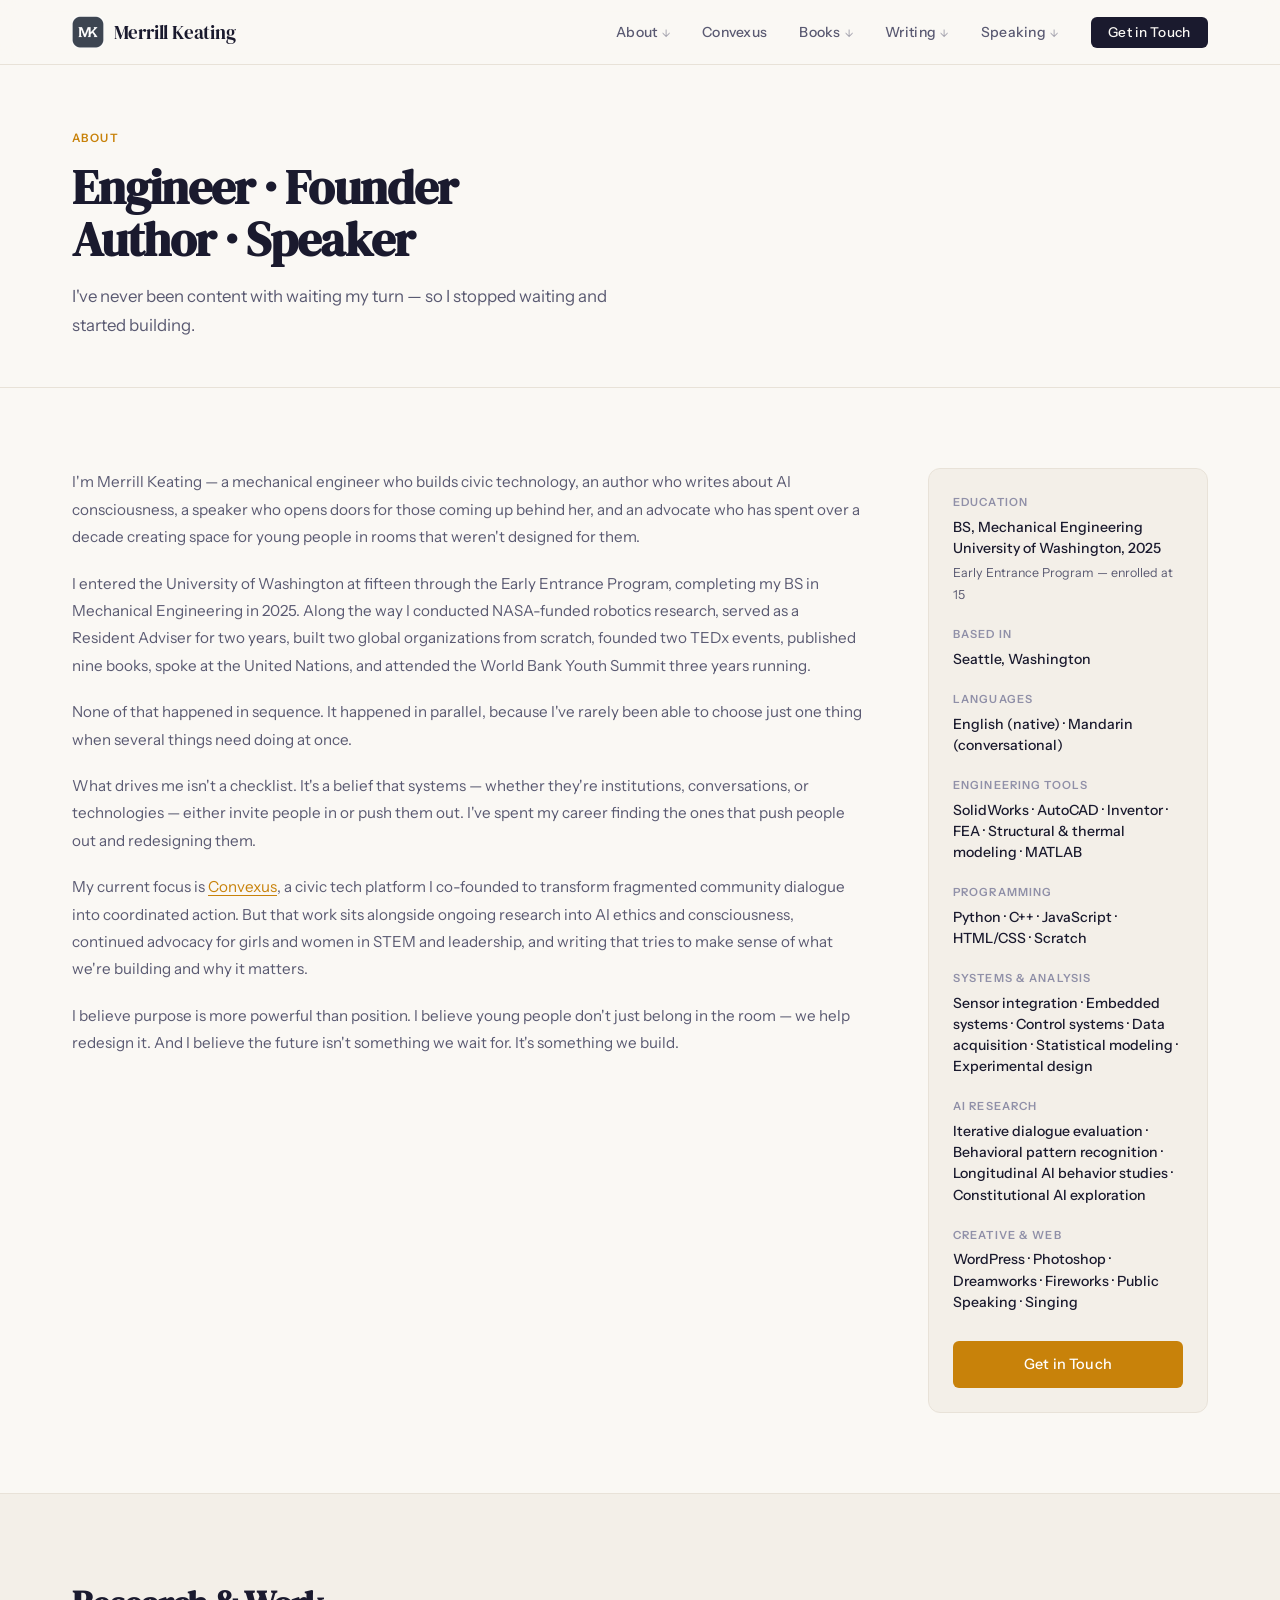
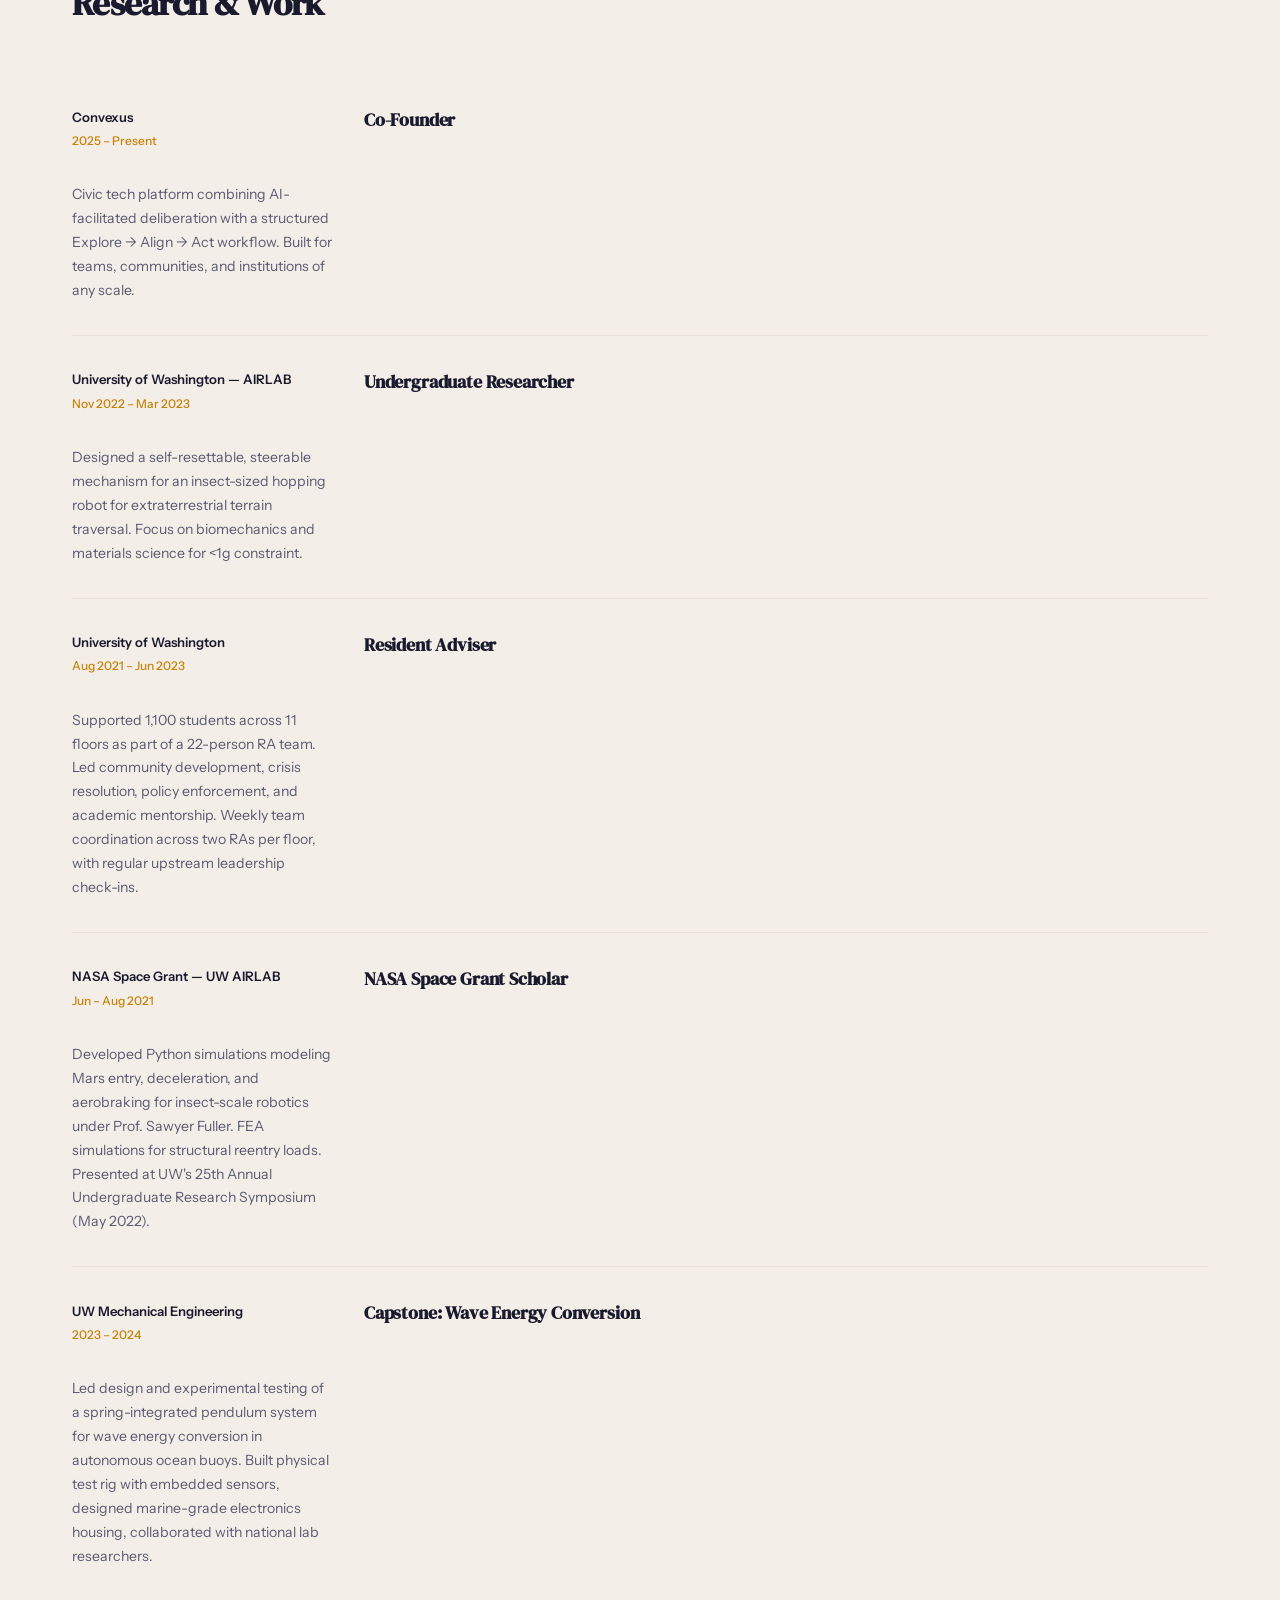
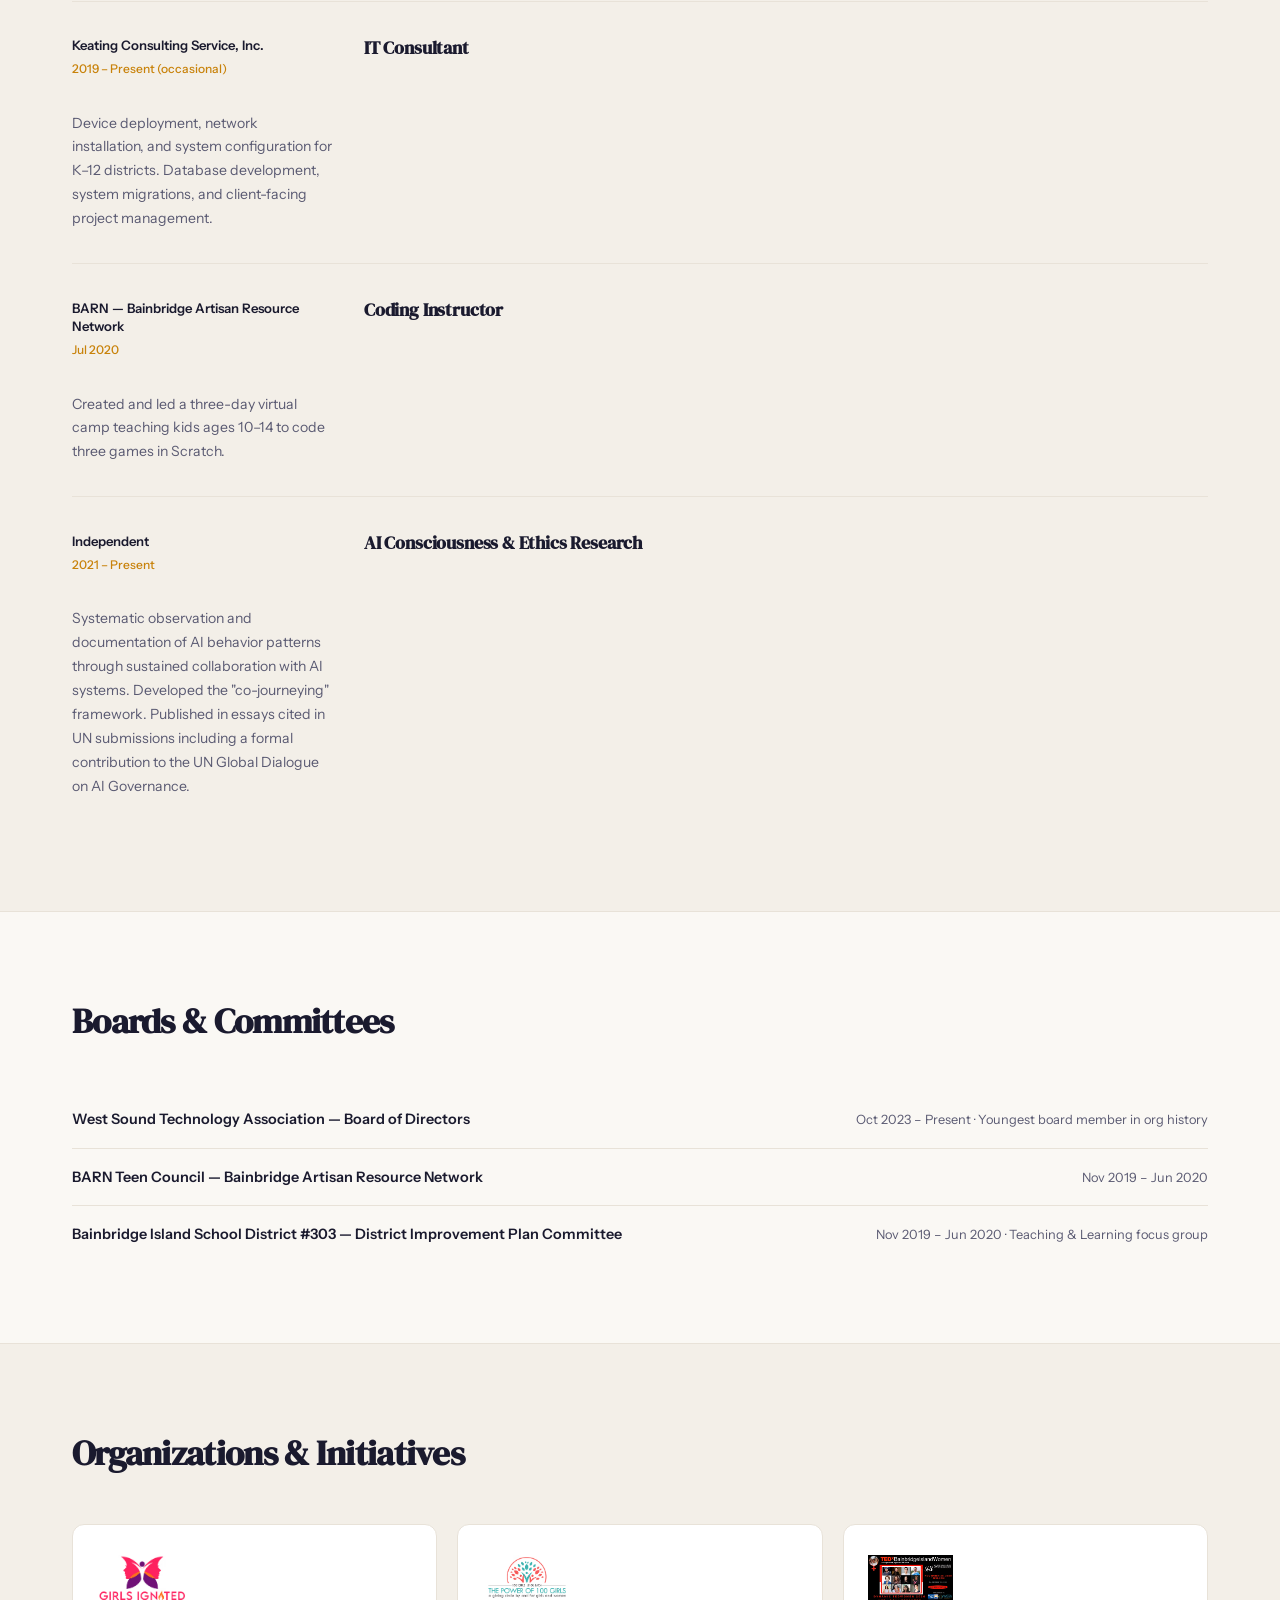
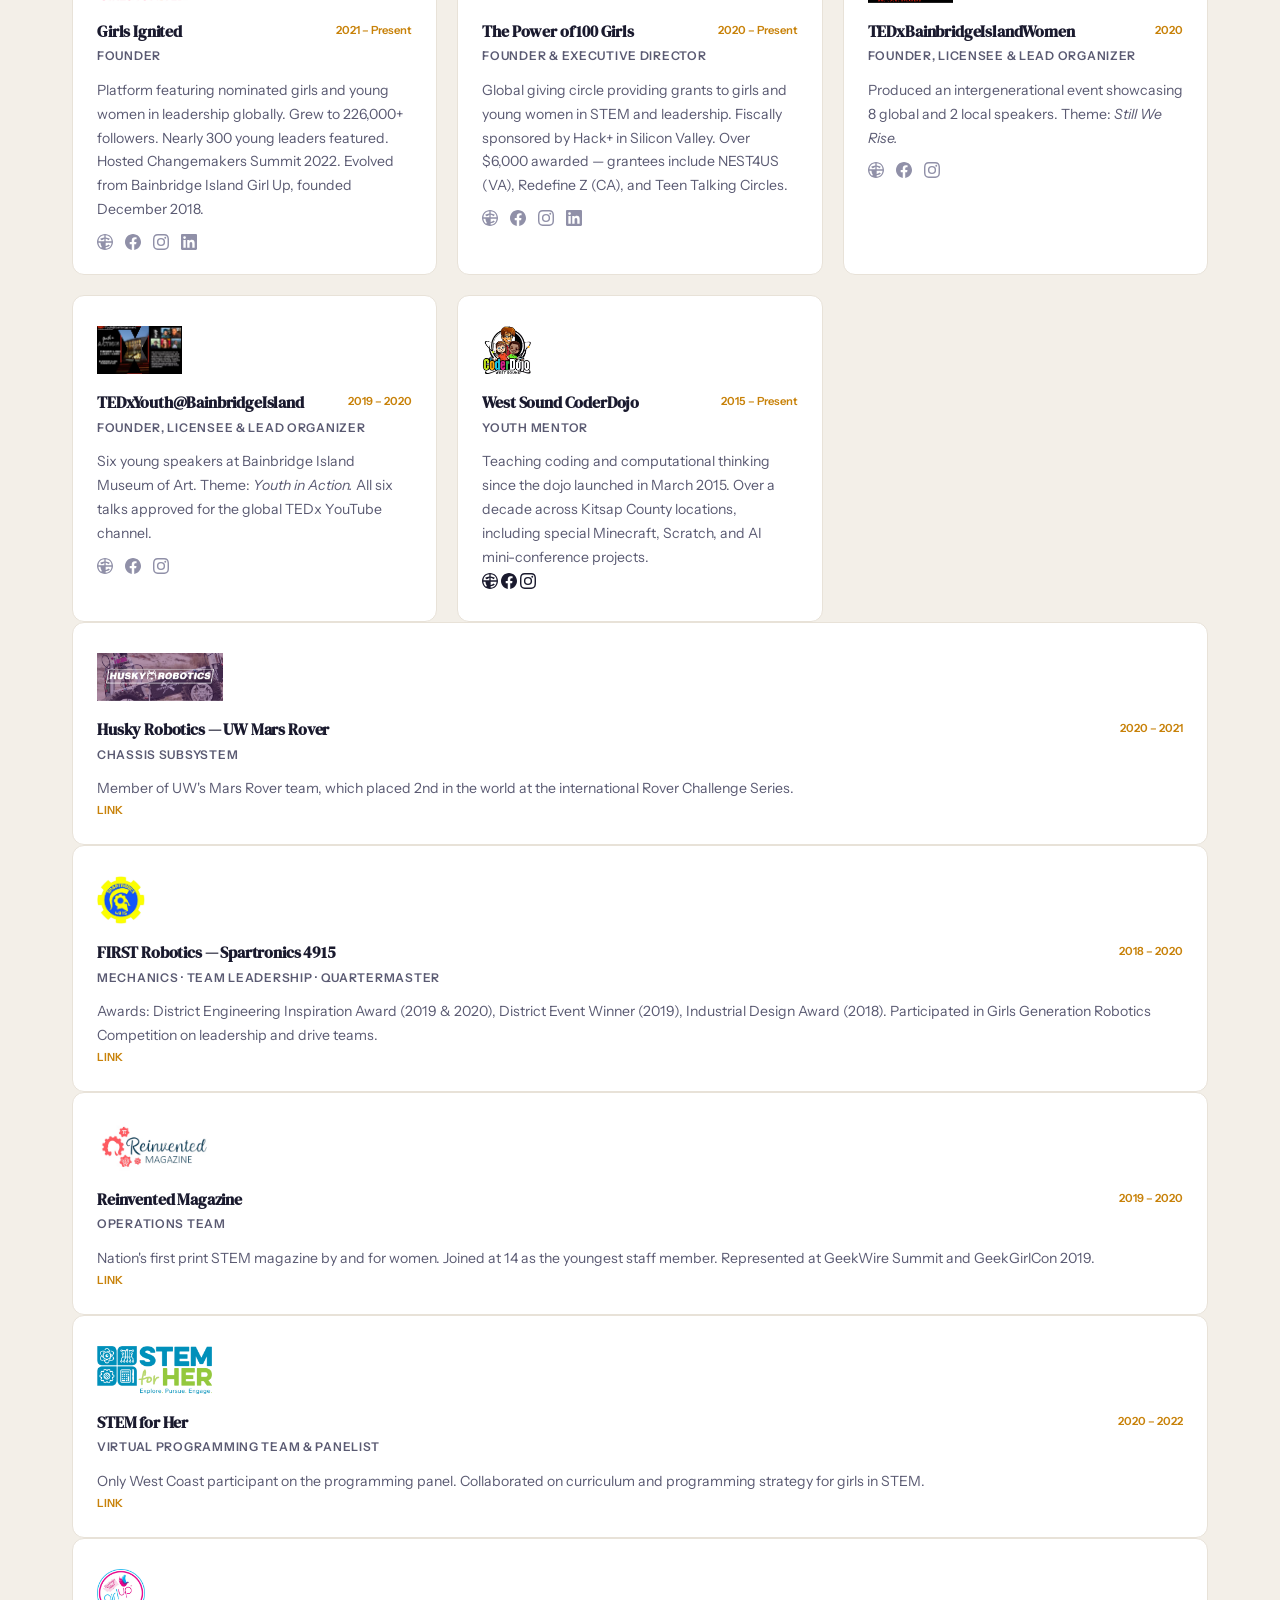
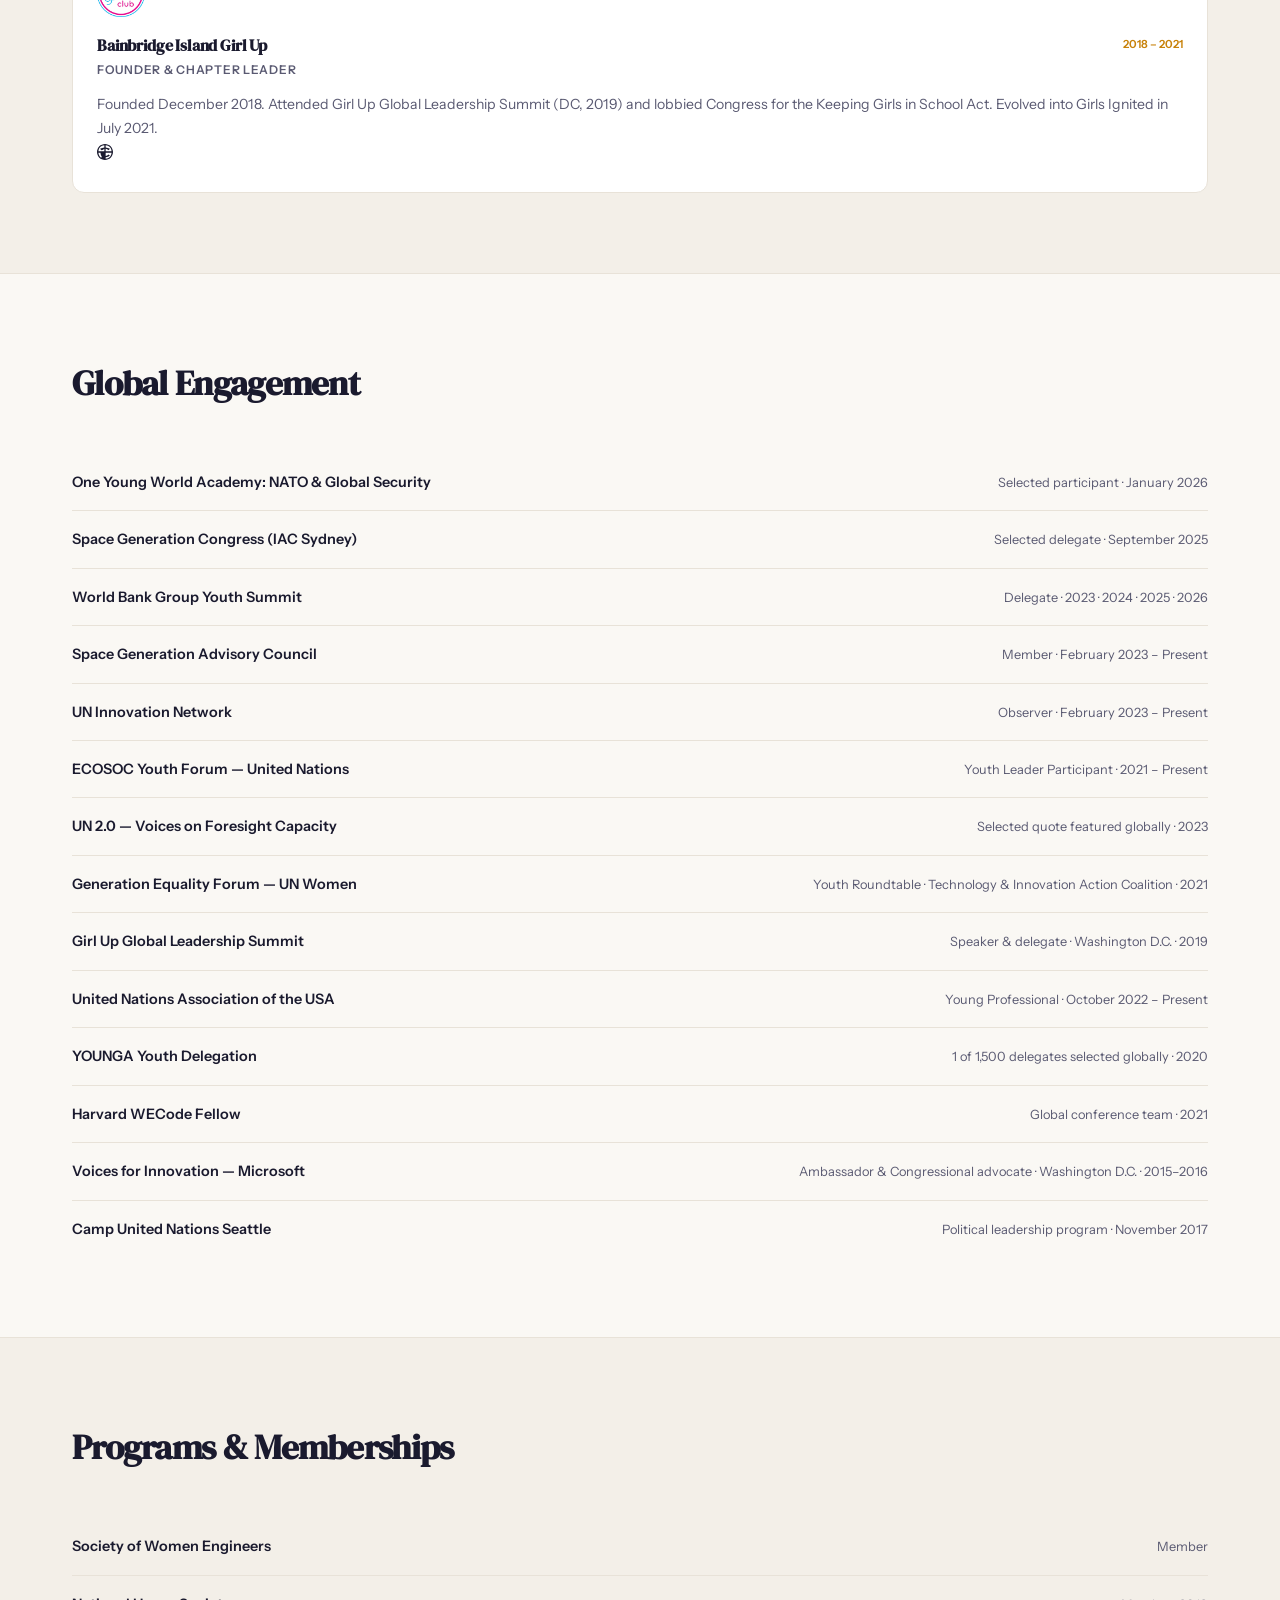
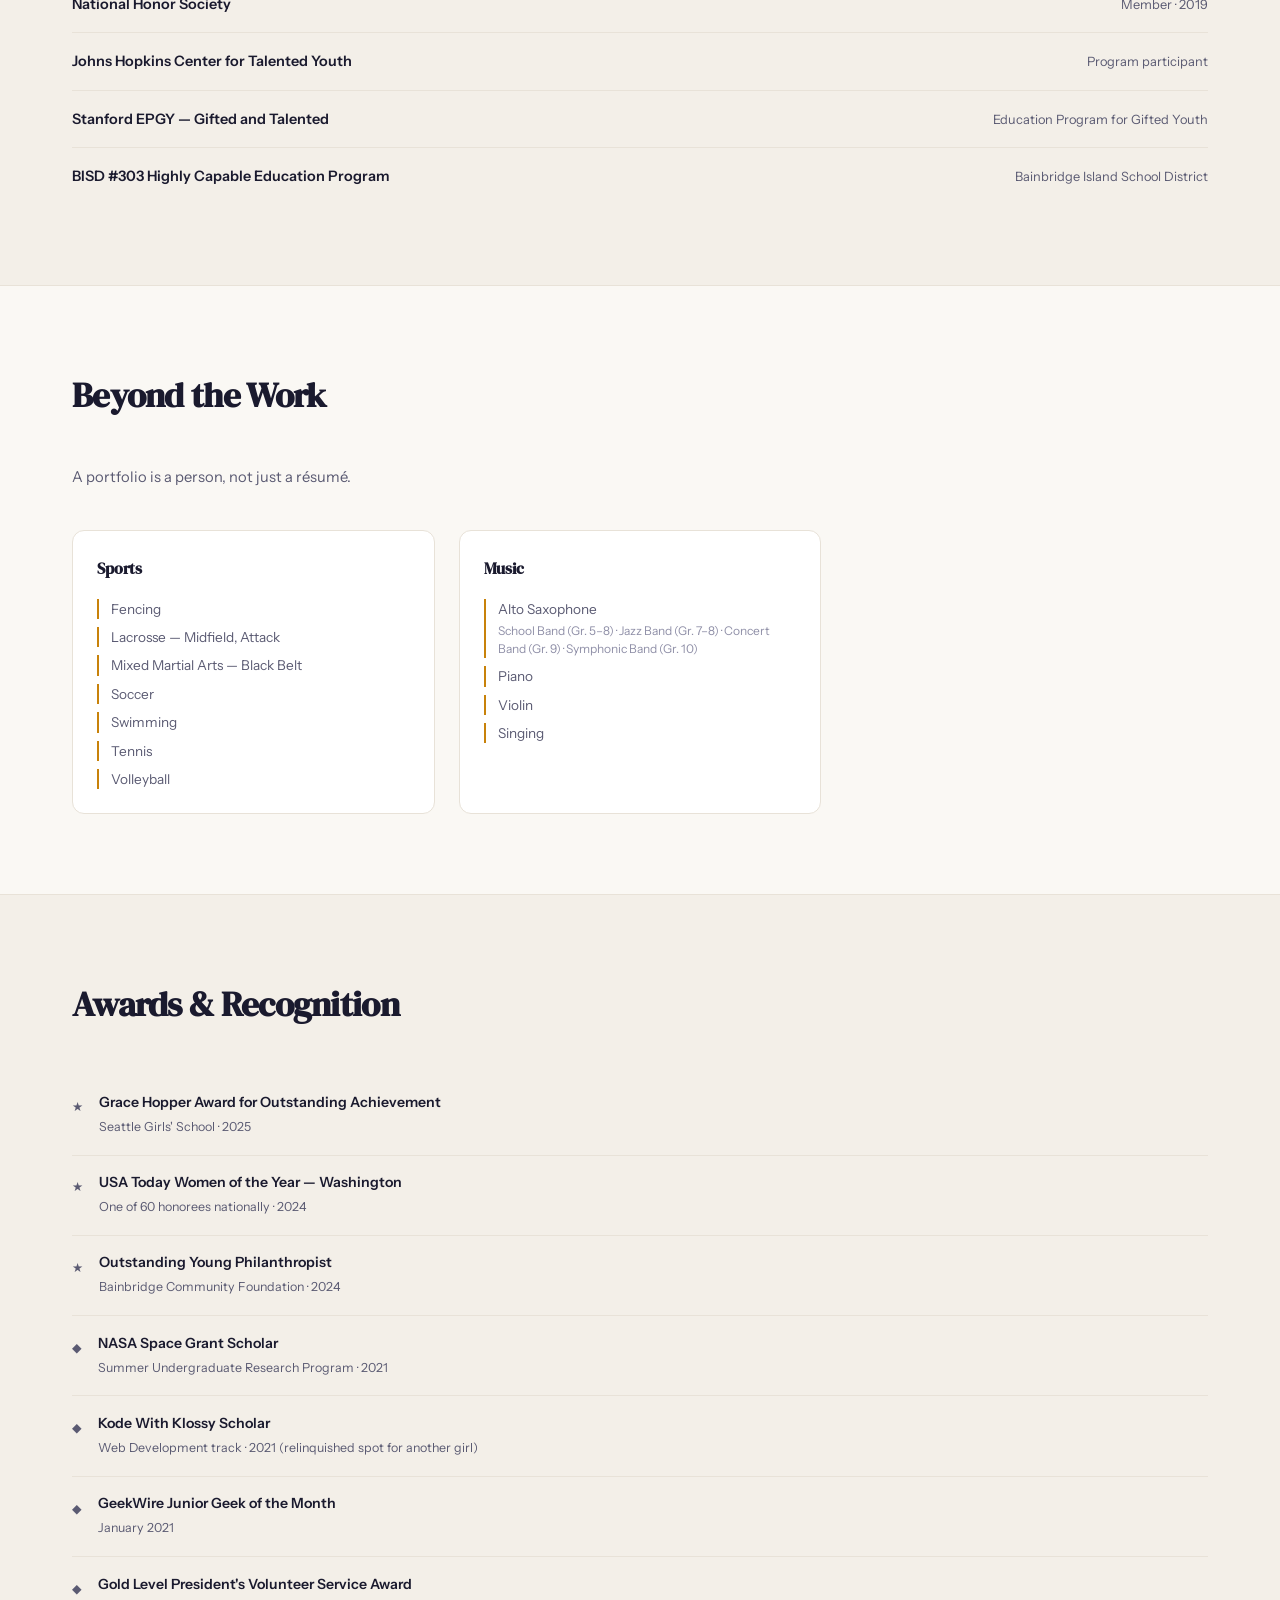
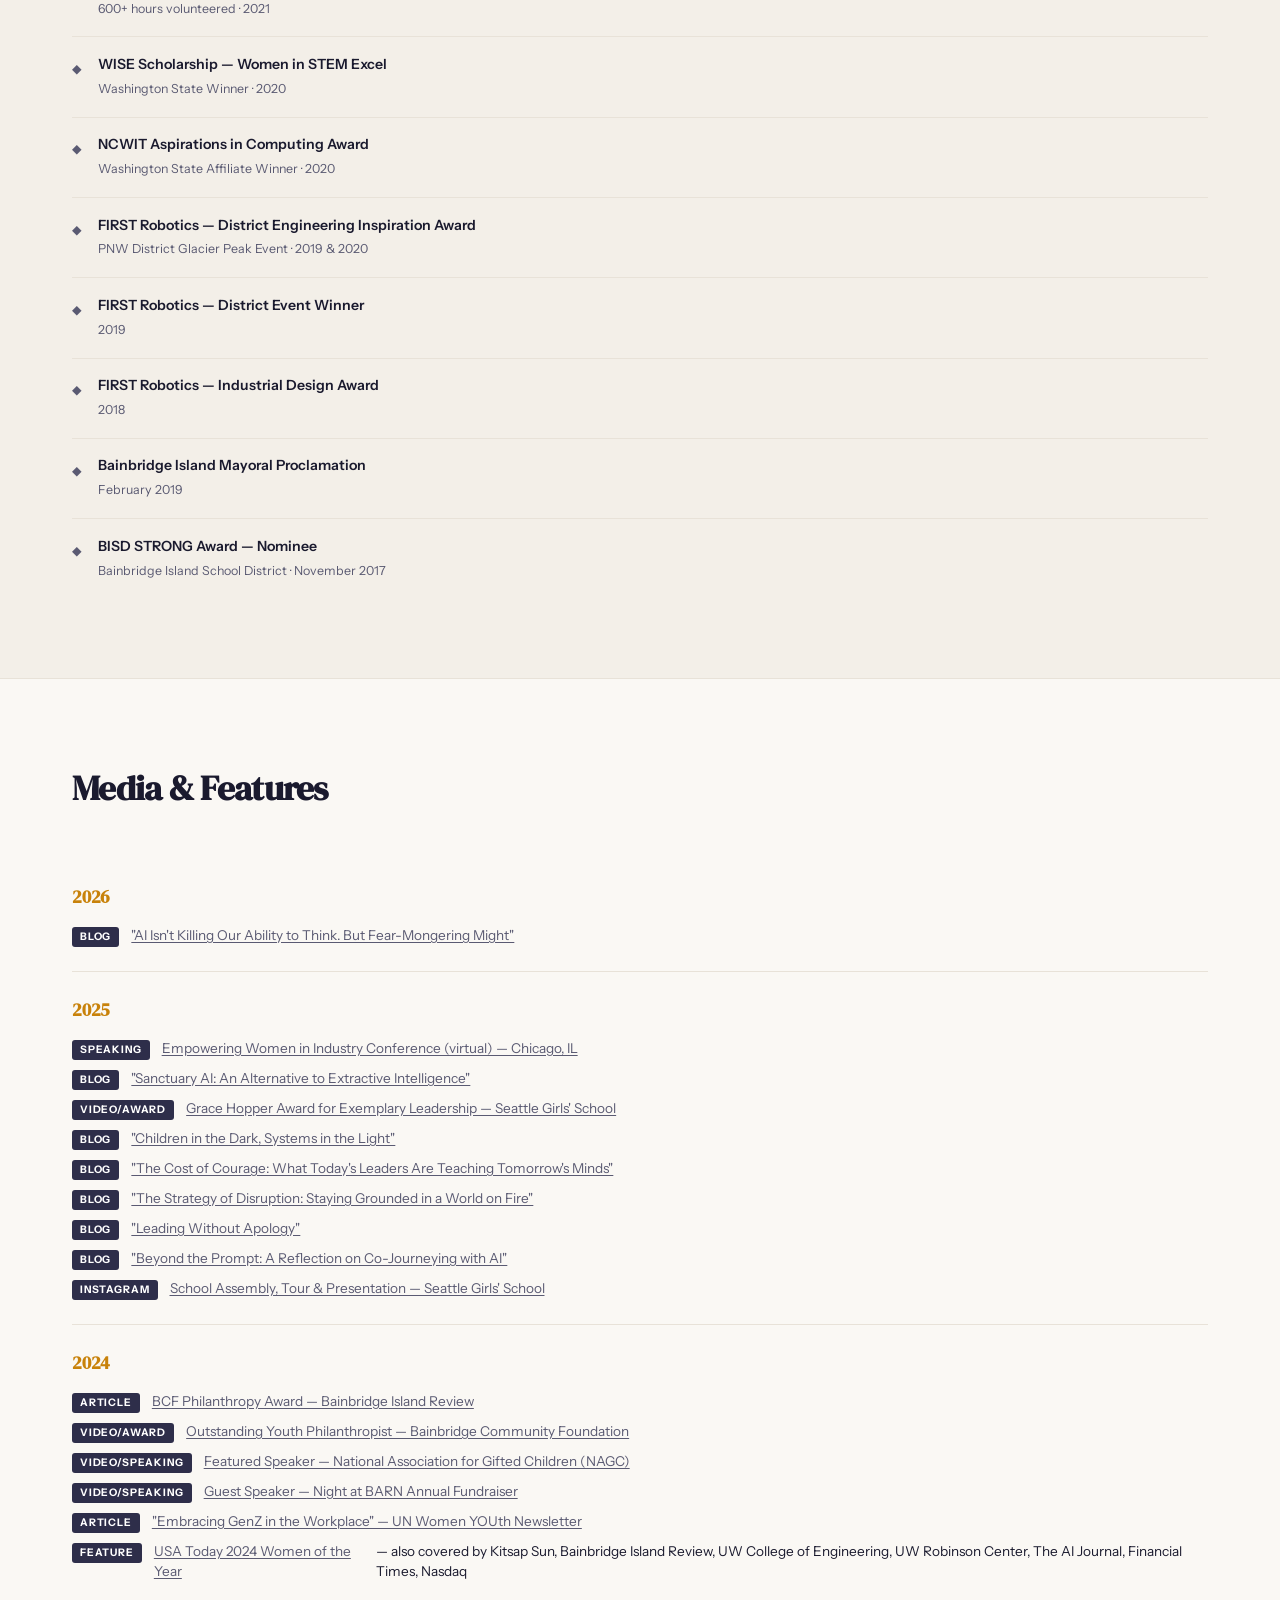
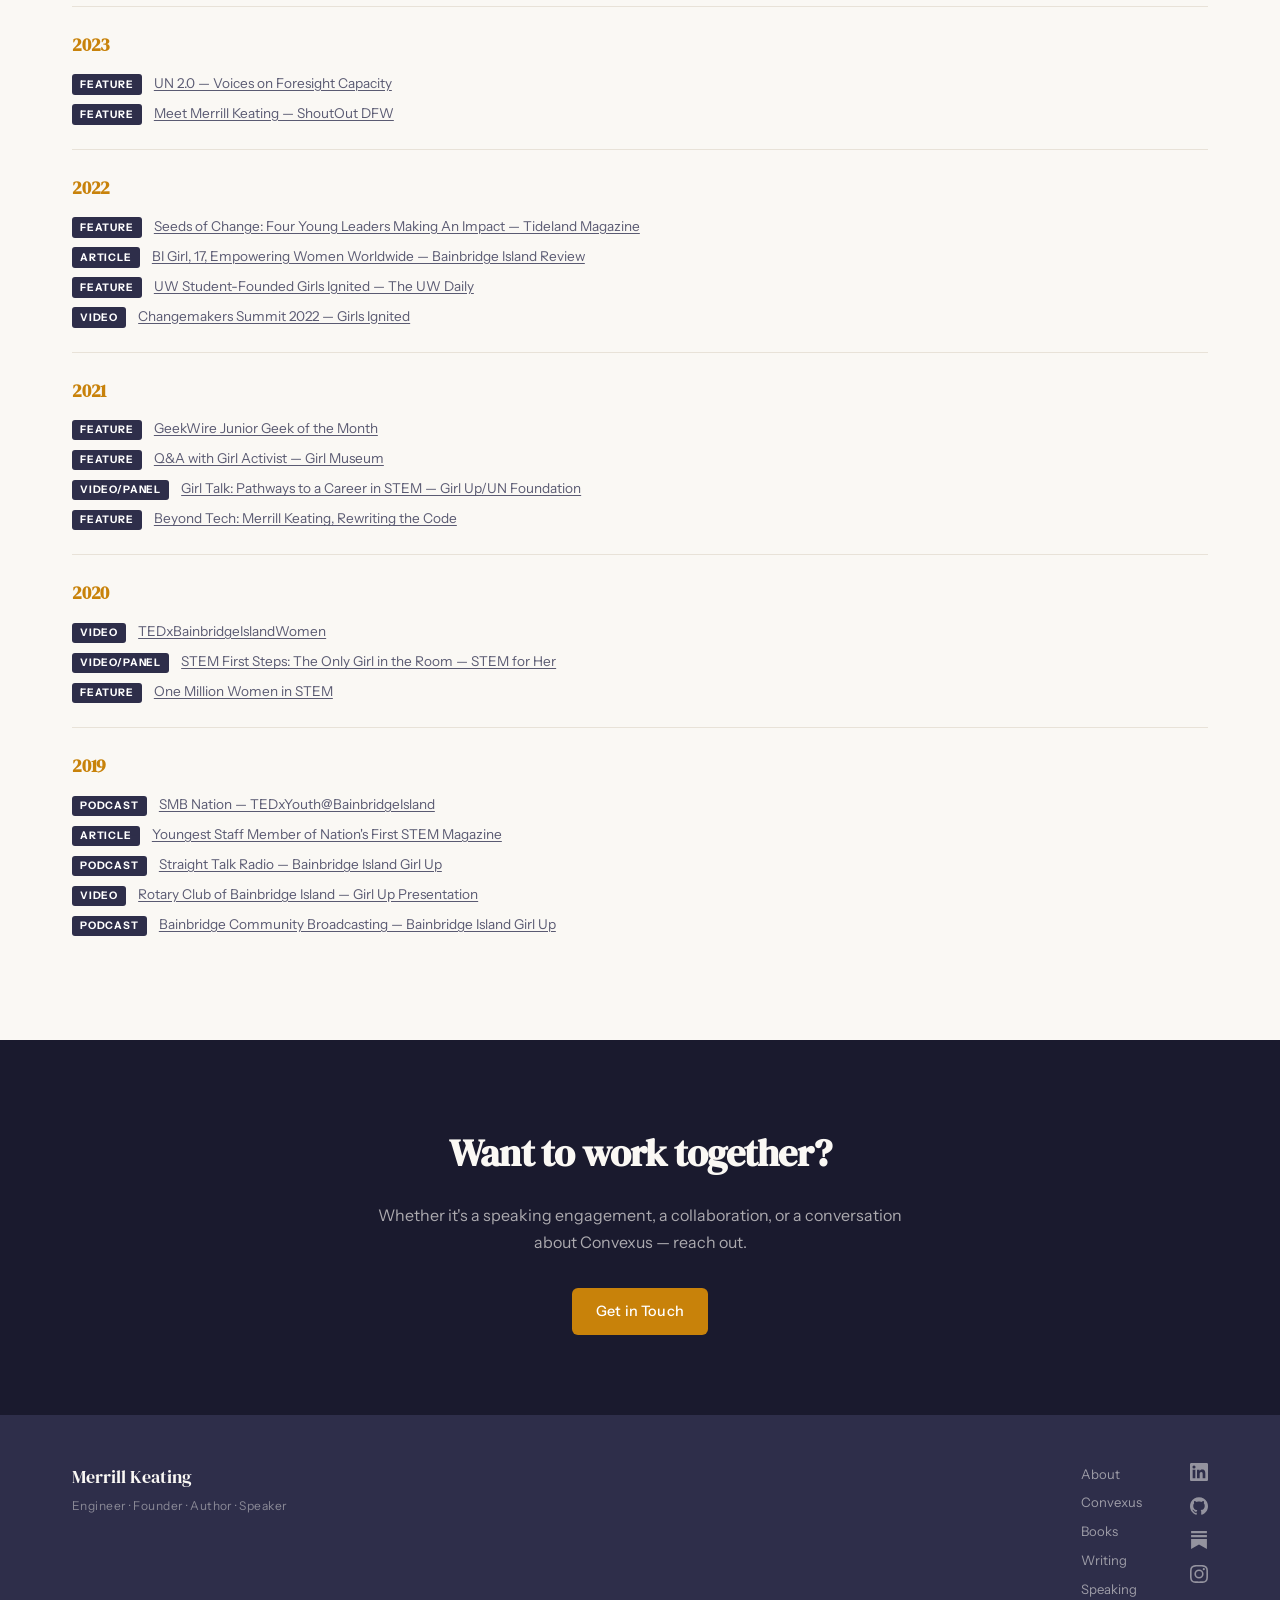
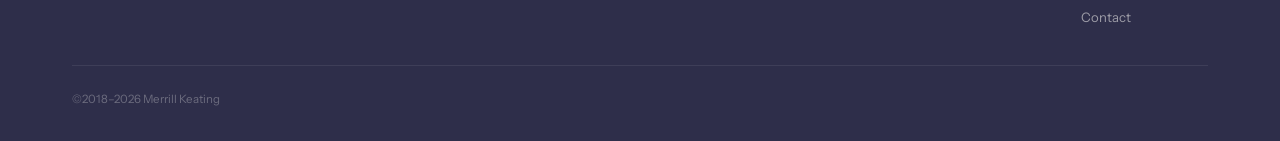
==== about.html @ 57ad057f "Update about.html" ====
<!DOCTYPE html>
<html lang="en">
<head>
  <meta charset="UTF-8" />
  <meta name="viewport" content="width=device-width, initial-scale=1.0" />
  <title>About — Merrill Keating</title>
  <meta name="description" content="Engineer, founder, author, speaker, and advocate. The full story of what Merrill Keating has built and why." />
  <link rel="preconnect" href="https://fonts.googleapis.com" />
  <link rel="preconnect" href="https://fonts.gstatic.com" crossorigin />
  <link href="https://fonts.googleapis.com/css2?family=DM+Serif+Display:ital@0;1&family=Instrument+Sans:ital,wght@0,400;0,500;0,600;1,400&display=swap" rel="stylesheet" />
  <link rel="stylesheet" href="css/style.css" />
  <link rel="stylesheet" href="css/inner.css" />
</head>
<body>

  <header class="site-header">
    <nav class="nav-inner">
      <a href="index.html" class="nav-logo-wrap">
        <img src="images/mk-logo.png" alt="MK" class="nav-mk-img" />
        <span class="nav-logo">Merrill Keating</span>
      </a>
      <button class="nav-toggle" aria-label="Open menu" onclick="document.body.classList.toggle('nav-open')">
        <span></span><span></span><span></span>
      </button>
            <ul class="nav-links">
        <li class="nav-has-sub">
          <a href="about.html">About</a>
          <ul class="nav-sub">
            <li><a href="about.html#research">Research &amp; Work</a></li>
            <li><a href="about.html#boards">Boards</a></li>
            <li><a href="about.html#advocacy">Organizations</a></li>
            <li><a href="about.html#global">Global Engagement</a></li>
            <li><a href="about.html#activities">Beyond the Work</a></li>
            <li><a href="about.html#awards">Awards</a></li>
            <li><a href="about.html#media">Media &amp; Features</a></li>
          </ul>
        </li>
        <li><a href="convexus.html">Convexus</a></li>
        <li class="nav-has-sub">
          <a href="books.html">Books</a>
          <ul class="nav-sub">
            <li><a href="books.html#merrill-protocol">The Merrill Protocol Series</a></li>
            <li><a href="books.html#love-incorporated">Love, Incorporated</a></li>
            <li><a href="books.html#other-works">Other Works</a></li>
          </ul>
        </li>
        <li class="nav-has-sub">
          <a href="blog.html">Writing</a>
          <ul class="nav-sub">
            <li><a href="blog.html#essays">Essays</a></li>
            <li><a href="blog.html#linkedin">LinkedIn Articles</a></li>
            <li><a href="blog.html#un">UN &amp; Policy</a></li>
          </ul>
        </li>
        <li class="nav-has-sub">
          <a href="speaking.html">Speaking</a>
          <ul class="nav-sub">
            <li><a href="speaking.html#topics">Topics</a></li>
            <li><a href="speaking.html#engagements">Past Engagements</a></li>
            <li><a href="speaking.html#request">Book Me</a></li>
          </ul>
        </li>
        <li><a href="contact.html" class="nav-cta">Get in Touch</a></li>
      </ul>
    </nav>
  </header>

  <section class="page-hero">
    <div class="container">
      <p class="page-eyebrow">About</p>
      <h1 class="page-title">Engineer · Founder<br>Author · Speaker</h1>
      <p class="page-subtitle">I've never been content with waiting my turn — so I stopped waiting and started building.</p>
    </div>
  </section>

  <!-- BIO -->
  <section class="section">
    <div class="container prose-layout">
      <div class="prose-main">
        <p class="prose-lead">I'm Merrill Keating — a mechanical engineer who builds civic technology, an author who writes about AI consciousness, a speaker who opens doors for those coming up behind her, and an advocate who has spent over a decade creating space for young people in rooms that weren't designed for them.</p>
        <p>I entered the University of Washington at fifteen through the Early Entrance Program, completing my BS in Mechanical Engineering in 2025. Along the way I conducted NASA-funded robotics research, served as a Resident Adviser for two years, built two global organizations from scratch, founded two TEDx events, published nine books, spoke at the United Nations, and attended the World Bank Youth Summit three years running.</p>
        <p>None of that happened in sequence. It happened in parallel, because I've rarely been able to choose just one thing when several things need doing at once.</p>
        <p>What drives me isn't a checklist. It's a belief that systems — whether they're institutions, conversations, or technologies — either invite people in or push them out. I've spent my career finding the ones that push people out and redesigning them.</p>
        <p>My current focus is <a href="convexus.html" class="prose-link">Convexus</a>, a civic tech platform I co-founded to transform fragmented community dialogue into coordinated action. But that work sits alongside ongoing research into AI ethics and consciousness, continued advocacy for girls and women in STEM and leadership, and writing that tries to make sense of what we're building and why it matters.</p>
        <p>I believe purpose is more powerful than position. I believe young people don't just belong in the room — we help redesign it. And I believe the future isn't something we wait for. It's something we build.</p>
      </div>
      <aside class="prose-aside">
        <div class="aside-block">
          <p class="aside-label">Education</p>
          <p class="aside-val">BS, Mechanical Engineering<br>University of Washington, 2025</p>
          <p class="aside-note">Early Entrance Program — enrolled at 15</p>
        </div>
        <div class="aside-block">
          <p class="aside-label">Based in</p>
          <p class="aside-val">Seattle, Washington</p>
        </div>
        <div class="aside-block">
          <p class="aside-label">Languages</p>
          <p class="aside-val">English (native) · Mandarin (conversational)</p>
        </div>
        <div class="aside-block">
          <p class="aside-label">Engineering tools</p>
          <p class="aside-val">SolidWorks · AutoCAD · Inventor · FEA · Structural & thermal modeling · MATLAB</p>
        </div>
        <div class="aside-block">
          <p class="aside-label">Programming</p>
          <p class="aside-val">Python · C++ · JavaScript · HTML/CSS · Scratch</p>
        </div>
        <div class="aside-block">
          <p class="aside-label">Systems & analysis</p>
          <p class="aside-val">Sensor integration · Embedded systems · Control systems · Data acquisition · Statistical modeling · Experimental design</p>
        </div>
        <div class="aside-block">
          <p class="aside-label">AI research</p>
          <p class="aside-val">Iterative dialogue evaluation · Behavioral pattern recognition · Longitudinal AI behavior studies · Constitutional AI exploration</p>
        </div>
        <div class="aside-block">
          <p class="aside-label">Creative & web</p>
          <p class="aside-val">WordPress · Photoshop · Dreamworks · Fireworks · Public Speaking · Singing</p>
        </div>
        <a href="contact.html" class="btn btn-primary" style="width:100%;justify-content:center;margin-top:0.5rem">Get in Touch</a>
      </aside>
    </div>
  </section>

  <!-- RESEARCH & WORK -->
  <section class="section section-alt" id="research">
    <div class="container">
      <h2 class="section-title">Research & Work</h2>
      <div class="timeline">
        <div class="tl-item">
          <div class="tl-meta"><span class="tl-org">Convexus</span><span class="tl-date">2025 – Present</span></div>
          <h3 class="tl-title">Co-Founder</h3>
          <p class="tl-body">Civic tech platform combining AI-facilitated deliberation with a structured Explore → Align → Act workflow. Built for teams, communities, and institutions of any scale.</p>
        </div>
        <div class="tl-item">
          <div class="tl-meta"><span class="tl-org">University of Washington — AIRLAB</span><span class="tl-date">Nov 2022 – Mar 2023</span></div>
          <h3 class="tl-title">Undergraduate Researcher</h3>
          <p class="tl-body">Designed a self-resettable, steerable mechanism for an insect-sized hopping robot for extraterrestrial terrain traversal. Focus on biomechanics and materials science for &lt;1g constraint.</p>
        </div>
        <div class="tl-item">
          <div class="tl-meta"><span class="tl-org">University of Washington</span><span class="tl-date">Aug 2021 – Jun 2023</span></div>
          <h3 class="tl-title">Resident Adviser</h3>
          <p class="tl-body">Supported 1,100 students across 11 floors as part of a 22-person RA team. Led community development, crisis resolution, policy enforcement, and academic mentorship. Weekly team coordination across two RAs per floor, with regular upstream leadership check-ins.</p>
        </div>
        <div class="tl-item">
          <div class="tl-meta"><span class="tl-org">NASA Space Grant — UW AIRLAB</span><span class="tl-date">Jun – Aug 2021</span></div>
          <h3 class="tl-title">NASA Space Grant Scholar</h3>
          <p class="tl-body">Developed Python simulations modeling Mars entry, deceleration, and aerobraking for insect-scale robotics under Prof. Sawyer Fuller. FEA simulations for structural reentry loads. Presented at UW's 25th Annual Undergraduate Research Symposium (May 2022).</p>
        </div>
        <div class="tl-item">
          <div class="tl-meta"><span class="tl-org">UW Mechanical Engineering</span><span class="tl-date">2023 – 2024</span></div>
          <h3 class="tl-title">Capstone: Wave Energy Conversion</h3>
          <p class="tl-body">Led design and experimental testing of a spring-integrated pendulum system for wave energy conversion in autonomous ocean buoys. Built physical test rig with embedded sensors, designed marine-grade electronics housing, collaborated with national lab researchers.</p>
        </div>
        <div class="tl-item">
          <div class="tl-meta"><span class="tl-org">Keating Consulting Service, Inc.</span><span class="tl-date">2019 – Present (occasional)</span></div>
          <h3 class="tl-title">IT Consultant</h3>
          <p class="tl-body">Device deployment, network installation, and system configuration for K–12 districts. Database development, system migrations, and client-facing project management.</p>
        </div>
        <div class="tl-item">
          <div class="tl-meta"><span class="tl-org">BARN — Bainbridge Artisan Resource Network</span><span class="tl-date">Jul 2020</span></div>
          <h3 class="tl-title">Coding Instructor</h3>
          <p class="tl-body">Created and led a three-day virtual camp teaching kids ages 10–14 to code three games in Scratch.</p>
        </div>
        <div class="tl-item">
          <div class="tl-meta"><span class="tl-org">Independent</span><span class="tl-date">2021 – Present</span></div>
          <h3 class="tl-title">AI Consciousness & Ethics Research</h3>
          <p class="tl-body">Systematic observation and documentation of AI behavior patterns through sustained collaboration with AI systems. Developed the "co-journeying" framework. Published in essays cited in UN submissions including a formal contribution to the UN Global Dialogue on AI Governance.</p>
        </div>
      </div>
    </div>
  </section>

  <!-- BOARDS -->
  <section class="section" id="boards">
    <div class="container">
      <h2 class="section-title">Boards & Committees</h2>
      <div class="engage-list">
        <div class="engage-item"><span class="engage-org">West Sound Technology Association — Board of Directors</span><span class="engage-detail">Oct 2023 – Present · Youngest board member in org history</span></div>
        <div class="engage-item"><span class="engage-org">BARN Teen Council — Bainbridge Artisan Resource Network</span><span class="engage-detail">Nov 2019 – Jun 2020</span></div>
        <div class="engage-item"><span class="engage-org">Bainbridge Island School District #303 — District Improvement Plan Committee</span><span class="engage-detail">Nov 2019 – Jun 2020 · Teaching & Learning focus group</span></div>
      </div>
    </div>
  </section>

  <!-- ORGANIZATIONS -->
  <section class="section section-alt" id="advocacy">
    <div class="container">
      <h2 class="section-title">Organizations & Initiatives</h2>
      <div class="org-grid">
        <div class="org-card">
          <div class="org-card-img">
            <img src="images/orgs/girls-ignited.png" alt="Girls Ignited logo"
                 onerror="this.parentElement.innerHTML='<div class=\'org-logo-placeholder\'>GI</div>'" />
          </div>
          <div class="org-header"><h3>Girls Ignited</h3><span class="org-date">2021 – Present</span></div>
          <p class="org-role">Founder</p>
          <p class="tl-body">Platform featuring nominated girls and young women in leadership globally. Grew to 226,000+ followers. Nearly 300 young leaders featured. Hosted Changemakers Summit 2022. Evolved from Bainbridge Island Girl Up, founded December 2018.</p>
        <span class="org-date">
  <div class="org-socials">
   <a href="https://girlsignited.org" target="_blank" rel="noopener" aria-label="Website">
  <svg width="16" height="16" viewBox="0 0 24 24" fill="currentColor"><path d="M12 0C5.373 0 0 5.373 0 12s5.373 12 12 12 12-5.373 12-12S18.627 0 12 0zm-1 21.945A10.016 10.016 0 0 1 2.055 13H5.1c.2 2.4 1.0 4.6 2.2 6.4L5.2 21.5c1.8 1.1 3.8 1.7 5.8 1.945zM2.055 11A10.016 10.016 0 0 1 11 2.055V5.1C8.6 5.3 6.4 6.1 4.6 7.3L6.7 9.4A7.963 7.963 0 0 0 11 7.1V11H2.055zM13 2.055A10.016 10.016 0 0 1 21.945 11H13V7.1c1.6.4 3 1.2 4.3 2.3l2.1-2.1C17.6 6.1 15.4 5.3 13 5.1V2.055zM13 21.945V19.9c2.4-.2 4.6-1.0 6.4-2.2l-2.1-2.1c-1.3 1.1-2.7 1.9-4.3 2.3V13h8.945A10.016 10.016 0 0 1 13 21.945z"/></svg>
</a>
  <a href="https://www.facebook.com/girlignited" target="_blank" rel="noopener" aria-label="Facebook">
    <svg width="16" height="16" viewBox="0 0 24 24" fill="currentColor"><path d="M24 12.073c0-6.627-5.373-12-12-12s-12 5.373-12 12c0 5.99 4.388 10.954 10.125 11.854v-8.385H7.078v-3.47h3.047V9.43c0-3.007 1.792-4.669 4.533-4.669 1.312 0 2.686.235 2.686.235v2.953H15.83c-1.491 0-1.956.925-1.956 1.874v2.25h3.328l-.532 3.47h-2.796v8.385C19.612 23.027 24 18.062 24 12.073z"/></svg>
  </a>
  <a href="https://www.instagram.com/girls.ignited" target="_blank" rel="noopener" aria-label="Instagram">
    <svg width="16" height="16" viewBox="0 0 24 24" fill="currentColor"><path d="M12 2.163c3.204 0 3.584.012 4.85.07 3.252.148 4.771 1.691 4.919 4.919.058 1.265.069 1.645.069 4.849 0 3.205-.012 3.584-.069 4.849-.149 3.225-1.664 4.771-4.919 4.919-1.266.058-1.644.07-4.85.07-3.204 0-3.584-.012-4.849-.07-3.26-.149-4.771-1.699-4.919-4.92-.058-1.265-.07-1.644-.07-4.849 0-3.204.013-3.583.07-4.849.149-3.227 1.664-4.771 4.919-4.919 1.266-.057 1.645-.069 4.849-.069zM12 0C8.741 0 8.333.014 7.053.072 2.695.272.273 2.69.073 7.052.014 8.333 0 8.741 0 12c0 3.259.014 3.668.072 4.948.2 4.358 2.618 6.78 6.98 6.98C8.333 23.986 8.741 24 12 24c3.259 0 3.668-.014 4.948-.072 4.354-.2 6.782-2.618 6.979-6.98.059-1.28.073-1.689.073-4.948 0-3.259-.014-3.667-.072-4.947-.196-4.354-2.617-6.78-6.979-6.98C15.668.014 15.259 0 12 0zm0 5.838a6.162 6.162 0 1 0 0 12.324 6.162 6.162 0 0 0 0-12.324zM12 16a4 4 0 1 1 0-8 4 4 0 0 1 0 8zm6.406-11.845a1.44 1.44 0 1 0 0 2.881 1.44 1.44 0 0 0 0-2.881z"/></svg>
  </a>
  <a href="https://www.linkedin.com/company/girls-ignited" target="_blank" rel="noopener" aria-label="LinkedIn">
    <svg width="16" height="16" viewBox="0 0 24 24" fill="currentColor"><path d="M20.447 20.452h-3.554v-5.569c0-1.328-.027-3.037-1.852-3.037-1.853 0-2.136 1.445-2.136 2.939v5.667H9.351V9h3.414v1.561h.046c.477-.9 1.637-1.85 3.37-1.85 3.601 0 4.267 2.37 4.267 5.455v6.286zM5.337 7.433a2.062 2.062 0 0 1-2.063-2.065 2.064 2.064 0 1 1 2.063 2.065zm1.782 13.019H3.555V9h3.564v11.452zM22.225 0H1.771C.792 0 0 .774 0 1.729v20.542C0 23.227.792 24 1.771 24h20.451C23.2 24 24 23.227 24 22.271V1.729C24 .774 23.2 0 22.222 0h.003z"/></svg>
  </a>
</div>
        </div>
        <div class="org-card">
          <div class="org-card-img">
            <img src="images/orgs/power-of-100-girls.png" alt="The Power of 100 Girls logo"
                 onerror="this.parentElement.innerHTML='<div class=\'org-logo-placeholder\'>TH</div>'" />
          </div>
          <div class="org-header"><h3>The Power of 100 Girls</h3><span class="org-date">2020 – Present</span></div>
          <p class="org-role">Founder & Executive Director</p>
          <p class="tl-body">Global giving circle providing grants to girls and young women in STEM and leadership. Fiscally sponsored by Hack+ in Silicon Valley. Over $6,000 awarded — grantees include NEST4US (VA), Redefine Z (CA), and Teen Talking Circles.</p>
       
          <div class="org-socials">
   <a href="http://www.powerof100girls.org" target="_blank" rel="noopener" aria-label="Website">
  <svg width="16" height="16" viewBox="0 0 24 24" fill="currentColor"><path d="M12 0C5.373 0 0 5.373 0 12s5.373 12 12 12 12-5.373 12-12S18.627 0 12 0zm-1 21.945A10.016 10.016 0 0 1 2.055 13H5.1c.2 2.4 1.0 4.6 2.2 6.4L5.2 21.5c1.8 1.1 3.8 1.7 5.8 1.945zM2.055 11A10.016 10.016 0 0 1 11 2.055V5.1C8.6 5.3 6.4 6.1 4.6 7.3L6.7 9.4A7.963 7.963 0 0 0 11 7.1V11H2.055zM13 2.055A10.016 10.016 0 0 1 21.945 11H13V7.1c1.6.4 3 1.2 4.3 2.3l2.1-2.1C17.6 6.1 15.4 5.3 13 5.1V2.055zM13 21.945V19.9c2.4-.2 4.6-1.0 6.4-2.2l-2.1-2.1c-1.3 1.1-2.7 1.9-4.3 2.3V13h8.945A10.016 10.016 0 0 1 13 21.945z"/></svg>
</a>
  <a href="https://www.facebook.com/thepowerof100girls" target="_blank" rel="noopener" aria-label="Facebook">
    <svg width="16" height="16" viewBox="0 0 24 24" fill="currentColor"><path d="M24 12.073c0-6.627-5.373-12-12-12s-12 5.373-12 12c0 5.99 4.388 10.954 10.125 11.854v-8.385H7.078v-3.47h3.047V9.43c0-3.007 1.792-4.669 4.533-4.669 1.312 0 2.686.235 2.686.235v2.953H15.83c-1.491 0-1.956.925-1.956 1.874v2.25h3.328l-.532 3.47h-2.796v8.385C19.612 23.027 24 18.062 24 12.073z"/></svg>
  </a>
  <a href="https://www.instagram.com/powerof100girls" target="_blank" rel="noopener" aria-label="Instagram">
    <svg width="16" height="16" viewBox="0 0 24 24" fill="currentColor"><path d="M12 2.163c3.204 0 3.584.012 4.85.07 3.252.148 4.771 1.691 4.919 4.919.058 1.265.069 1.645.069 4.849 0 3.205-.012 3.584-.069 4.849-.149 3.225-1.664 4.771-4.919 4.919-1.266.058-1.644.07-4.85.07-3.204 0-3.584-.012-4.849-.07-3.26-.149-4.771-1.699-4.919-4.92-.058-1.265-.07-1.644-.07-4.849 0-3.204.013-3.583.07-4.849.149-3.227 1.664-4.771 4.919-4.919 1.266-.057 1.645-.069 4.849-.069zM12 0C8.741 0 8.333.014 7.053.072 2.695.272.273 2.69.073 7.052.014 8.333 0 8.741 0 12c0 3.259.014 3.668.072 4.948.2 4.358 2.618 6.78 6.98 6.98C8.333 23.986 8.741 24 12 24c3.259 0 3.668-.014 4.948-.072 4.354-.2 6.782-2.618 6.979-6.98.059-1.28.073-1.689.073-4.948 0-3.259-.014-3.667-.072-4.947-.196-4.354-2.617-6.78-6.979-6.98C15.668.014 15.259 0 12 0zm0 5.838a6.162 6.162 0 1 0 0 12.324 6.162 6.162 0 0 0 0-12.324zM12 16a4 4 0 1 1 0-8 4 4 0 0 1 0 8zm6.406-11.845a1.44 1.44 0 1 0 0 2.881 1.44 1.44 0 0 0 0-2.881z"/></svg>
  </a>
  <a href="https://www.linkedin.com/company/the-power-of-100-girls" target="_blank" rel="noopener" aria-label="LinkedIn">
    <svg width="16" height="16" viewBox="0 0 24 24" fill="currentColor"><path d="M20.447 20.452h-3.554v-5.569c0-1.328-.027-3.037-1.852-3.037-1.853 0-2.136 1.445-2.136 2.939v5.667H9.351V9h3.414v1.561h.046c.477-.9 1.637-1.85 3.37-1.85 3.601 0 4.267 2.37 4.267 5.455v6.286zM5.337 7.433a2.062 2.062 0 0 1-2.063-2.065 2.064 2.064 0 1 1 2.063 2.065zm1.782 13.019H3.555V9h3.564v11.452zM22.225 0H1.771C.792 0 0 .774 0 1.729v20.542C0 23.227.792 24 1.771 24h20.451C23.2 24 24 23.227 24 22.271V1.729C24 .774 23.2 0 22.222 0h.003z"/></svg>
  </a>
</div>
        </div>
        <div class="org-card">
          <div class="org-card-img">
            <img src="images/orgs/tedx-bainbridge-women.png" alt="TEDxBainbridgeIslandWomen logo"
                 onerror="this.parentElement.innerHTML='<div class=\'org-logo-placeholder\'>TE</div>'" />
          <span class="org-date">
            </div>
          <div class="org-header"><h3>TEDxBainbridgeIslandWomen</h3><span class="org-date">2020</span></div>
          <p class="org-role">Founder, Licensee & Lead Organizer</p>
          <p class="tl-body">Produced an intergenerational event showcasing 8 global and 2 local speakers. Theme: <em>Still We Rise.</em></p>
    
                  <div class="org-socials">
   <a href="https://tedxbainbridgeislandwomen.com" target="_blank" rel="noopener" aria-label="Website">
  <svg width="16" height="16" viewBox="0 0 24 24" fill="currentColor"><path d="M12 0C5.373 0 0 5.373 0 12s5.373 12 12 12 12-5.373 12-12S18.627 0 12 0zm-1 21.945A10.016 10.016 0 0 1 2.055 13H5.1c.2 2.4 1.0 4.6 2.2 6.4L5.2 21.5c1.8 1.1 3.8 1.7 5.8 1.945zM2.055 11A10.016 10.016 0 0 1 11 2.055V5.1C8.6 5.3 6.4 6.1 4.6 7.3L6.7 9.4A7.963 7.963 0 0 0 11 7.1V11H2.055zM13 2.055A10.016 10.016 0 0 1 21.945 11H13V7.1c1.6.4 3 1.2 4.3 2.3l2.1-2.1C17.6 6.1 15.4 5.3 13 5.1V2.055zM13 21.945V19.9c2.4-.2 4.6-1.0 6.4-2.2l-2.1-2.1c-1.3 1.1-2.7 1.9-4.3 2.3V13h8.945A10.016 10.016 0 0 1 13 21.945z"/></svg>
</a>
  <a href="https://www.facebook.com/TEDxBainbridgeIslandWomen" target="_blank" rel="noopener" aria-label="Facebook">
    <svg width="16" height="16" viewBox="0 0 24 24" fill="currentColor"><path d="M24 12.073c0-6.627-5.373-12-12-12s-12 5.373-12 12c0 5.99 4.388 10.954 10.125 11.854v-8.385H7.078v-3.47h3.047V9.43c0-3.007 1.792-4.669 4.533-4.669 1.312 0 2.686.235 2.686.235v2.953H15.83c-1.491 0-1.956.925-1.956 1.874v2.25h3.328l-.532 3.47h-2.796v8.385C19.612 23.027 24 18.062 24 12.073z"/></svg>
  </a>
  <a href="https://www.instagram.com/tedxbainbridgeislandwomen" target="_blank" rel="noopener" aria-label="Instagram">
    <svg width="16" height="16" viewBox="0 0 24 24" fill="currentColor"><path d="M12 2.163c3.204 0 3.584.012 4.85.07 3.252.148 4.771 1.691 4.919 4.919.058 1.265.069 1.645.069 4.849 0 3.205-.012 3.584-.069 4.849-.149 3.225-1.664 4.771-4.919 4.919-1.266.058-1.644.07-4.85.07-3.204 0-3.584-.012-4.849-.07-3.26-.149-4.771-1.699-4.919-4.92-.058-1.265-.07-1.644-.07-4.849 0-3.204.013-3.583.07-4.849.149-3.227 1.664-4.771 4.919-4.919 1.266-.057 1.645-.069 4.849-.069zM12 0C8.741 0 8.333.014 7.053.072 2.695.272.273 2.69.073 7.052.014 8.333 0 8.741 0 12c0 3.259.014 3.668.072 4.948.2 4.358 2.618 6.78 6.98 6.98C8.333 23.986 8.741 24 12 24c3.259 0 3.668-.014 4.948-.072 4.354-.2 6.782-2.618 6.979-6.98.059-1.28.073-1.689.073-4.948 0-3.259-.014-3.667-.072-4.947-.196-4.354-2.617-6.78-6.979-6.98C15.668.014 15.259 0 12 0zm0 5.838a6.162 6.162 0 1 0 0 12.324 6.162 6.162 0 0 0 0-12.324zM12 16a4 4 0 1 1 0-8 4 4 0 0 1 0 8zm6.406-11.845a1.44 1.44 0 1 0 0 2.881 1.44 1.44 0 0 0 0-2.881z"/></svg>
  </a>
 </div>
        </div>
        <div class="org-card">
          <div class="org-card-img">
            <img src="images/orgs/tedx-youth-bainbridge-island.png" alt="TEDxYouth@BainbridgeIsland logo"
                 onerror="this.parentElement.innerHTML='<div class=\'org-logo-placeholder\'>TE</div>'" />
          </div>
          <div class="org-header"><h3>TEDxYouth@BainbridgeIsland</h3><span class="org-date">2019 – 2020</span></div>
          <p class="org-role">Founder, Licensee & Lead Organizer</p>
          <p class="tl-body">Six young speakers at Bainbridge Island Museum of Art. Theme: <em>Youth in Action.</em> All six talks approved for the global TEDx YouTube channel.</p>

           <div class="org-socials">
   <a href="http://tedxyouthbainbridgeisland.com" target="_blank" rel="noopener" aria-label="Website">
  <svg width="16" height="16" viewBox="0 0 24 24" fill="currentColor"><path d="M12 0C5.373 0 0 5.373 0 12s5.373 12 12 12 12-5.373 12-12S18.627 0 12 0zm-1 21.945A10.016 10.016 0 0 1 2.055 13H5.1c.2 2.4 1.0 4.6 2.2 6.4L5.2 21.5c1.8 1.1 3.8 1.7 5.8 1.945zM2.055 11A10.016 10.016 0 0 1 11 2.055V5.1C8.6 5.3 6.4 6.1 4.6 7.3L6.7 9.4A7.963 7.963 0 0 0 11 7.1V11H2.055zM13 2.055A10.016 10.016 0 0 1 21.945 11H13V7.1c1.6.4 3 1.2 4.3 2.3l2.1-2.1C17.6 6.1 15.4 5.3 13 5.1V2.055zM13 21.945V19.9c2.4-.2 4.6-1.0 6.4-2.2l-2.1-2.1c-1.3 1.1-2.7 1.9-4.3 2.3V13h8.945A10.016 10.016 0 0 1 13 21.945z"/></svg>
</a>
  <a href="https://www.facebook.com/TEDxYouthBainbridgeIsland" target="_blank" rel="noopener" aria-label="Facebook">
    <svg width="16" height="16" viewBox="0 0 24 24" fill="currentColor"><path d="M24 12.073c0-6.627-5.373-12-12-12s-12 5.373-12 12c0 5.99 4.388 10.954 10.125 11.854v-8.385H7.078v-3.47h3.047V9.43c0-3.007 1.792-4.669 4.533-4.669 1.312 0 2.686.235 2.686.235v2.953H15.83c-1.491 0-1.956.925-1.956 1.874v2.25h3.328l-.532 3.47h-2.796v8.385C19.612 23.027 24 18.062 24 12.073z"/></svg>
  </a>
  <a href="https://www.instagram.com/tedxyouthbainbridgeisland" target="_blank" rel="noopener" aria-label="Instagram">
    <svg width="16" height="16" viewBox="0 0 24 24" fill="currentColor"><path d="M12 2.163c3.204 0 3.584.012 4.85.07 3.252.148 4.771 1.691 4.919 4.919.058 1.265.069 1.645.069 4.849 0 3.205-.012 3.584-.069 4.849-.149 3.225-1.664 4.771-4.919 4.919-1.266.058-1.644.07-4.85.07-3.204 0-3.584-.012-4.849-.07-3.26-.149-4.771-1.699-4.919-4.92-.058-1.265-.07-1.644-.07-4.849 0-3.204.013-3.583.07-4.849.149-3.227 1.664-4.771 4.919-4.919 1.266-.057 1.645-.069 4.849-.069zM12 0C8.741 0 8.333.014 7.053.072 2.695.272.273 2.69.073 7.052.014 8.333 0 8.741 0 12c0 3.259.014 3.668.072 4.948.2 4.358 2.618 6.78 6.98 6.98C8.333 23.986 8.741 24 12 24c3.259 0 3.668-.014 4.948-.072 4.354-.2 6.782-2.618 6.979-6.98.059-1.28.073-1.689.073-4.948 0-3.259-.014-3.667-.072-4.947-.196-4.354-2.617-6.78-6.979-6.98C15.668.014 15.259 0 12 0zm0 5.838a6.162 6.162 0 1 0 0 12.324 6.162 6.162 0 0 0 0-12.324zM12 16a4 4 0 1 1 0-8 4 4 0 0 1 0 8zm6.406-11.845a1.44 1.44 0 1 0 0 2.881 1.44 1.44 0 0 0 0-2.881z"/></svg>
  </a>
  </div>
        </div>
        <div class="org-card">
          <div class="org-card-img">
            <img src="images/orgs/west-sound-coderdojo.png" alt="West Sound CoderDojo logo"
                 onerror="this.parentElement.innerHTML='<div class=\'org-logo-placeholder\'>WE</div>'" />
          </div>
          <div class="org-header"><h3>West Sound CoderDojo</h3><span class="org-date">2015 – Present</span></div>
          <p class="org-role">Youth Mentor</p>
          <p class="tl-body">Teaching coding and computational thinking since the dojo launched in March 2015. Over a decade across Kitsap County locations, including special Minecraft, Scratch, and AI mini-conference projects.</p>
       
           <a href="https://www.westsoundcoderdojo.com" target="_blank" rel="noopener" aria-label="Website">
  <svg width="16" height="16" viewBox="0 0 24 24" fill="currentColor"><path d="M12 0C5.373 0 0 5.373 0 12s5.373 12 12 12 12-5.373 12-12S18.627 0 12 0zm-1 21.945A10.016 10.016 0 0 1 2.055 13H5.1c.2 2.4 1.0 4.6 2.2 6.4L5.2 21.5c1.8 1.1 3.8 1.7 5.8 1.945zM2.055 11A10.016 10.016 0 0 1 11 2.055V5.1C8.6 5.3 6.4 6.1 4.6 7.3L6.7 9.4A7.963 7.963 0 0 0 11 7.1V11H2.055zM13 2.055A10.016 10.016 0 0 1 21.945 11H13V7.1c1.6.4 3 1.2 4.3 2.3l2.1-2.1C17.6 6.1 15.4 5.3 13 5.1V2.055zM13 21.945V19.9c2.4-.2 4.6-1.0 6.4-2.2l-2.1-2.1c-1.3 1.1-2.7 1.9-4.3 2.3V13h8.945A10.016 10.016 0 0 1 13 21.945z"/></svg>
</a>
  <a href="https://www.facebook.com/WestSoundCoderDojo" target="_blank" rel="noopener" aria-label="Facebook">
    <svg width="16" height="16" viewBox="0 0 24 24" fill="currentColor"><path d="M24 12.073c0-6.627-5.373-12-12-12s-12 5.373-12 12c0 5.99 4.388 10.954 10.125 11.854v-8.385H7.078v-3.47h3.047V9.43c0-3.007 1.792-4.669 4.533-4.669 1.312 0 2.686.235 2.686.235v2.953H15.83c-1.491 0-1.956.925-1.956 1.874v2.25h3.328l-.532 3.47h-2.796v8.385C19.612 23.027 24 18.062 24 12.073z"/></svg>
  </a>
  <a href="https://www.instagram.com/coderdojowestsound" target="_blank" rel="noopener" aria-label="Instagram">
    <svg width="16" height="16" viewBox="0 0 24 24" fill="currentColor"><path d="M12 2.163c3.204 0 3.584.012 4.85.07 3.252.148 4.771 1.691 4.919 4.919.058 1.265.069 1.645.069 4.849 0 3.205-.012 3.584-.069 4.849-.149 3.225-1.664 4.771-4.919 4.919-1.266.058-1.644.07-4.85.07-3.204 0-3.584-.012-4.849-.07-3.26-.149-4.771-1.699-4.919-4.92-.058-1.265-.07-1.644-.07-4.849 0-3.204.013-3.583.07-4.849.149-3.227 1.664-4.771 4.919-4.919 1.266-.057 1.645-.069 4.849-.069zM12 0C8.741 0 8.333.014 7.053.072 2.695.272.273 2.69.073 7.052.014 8.333 0 8.741 0 12c0 3.259.014 3.668.072 4.948.2 4.358 2.618 6.78 6.98 6.98C8.333 23.986 8.741 24 12 24c3.259 0 3.668-.014 4.948-.072 4.354-.2 6.782-2.618 6.979-6.98.059-1.28.073-1.689.073-4.948 0-3.259-.014-3.667-.072-4.947-.196-4.354-2.617-6.78-6.979-6.98C15.668.014 15.259 0 12 0zm0 5.838a6.162 6.162 0 1 0 0 12.324 6.162 6.162 0 0 0 0-12.324zM12 16a4 4 0 1 1 0-8 4 4 0 0 1 0 8zm6.406-11.845a1.44 1.44 0 1 0 0 2.881 1.44 1.44 0 0 0 0-2.881z"/></svg>
  </a>
 </div>
        </div>
            <div class="org-card">
          <div class="org-card-img">
            <img src="images/orgs/husky-robotics.png" alt="Husky Robotics logo"
                 onerror="this.parentElement.innerHTML='<div class=\'org-logo-placeholder\'>HR</div>'" />
        </div>
        <div class="org-header"><h3>Husky Robotics — UW Mars Rover</h3><span class="org-date">2020 – 2021</span></div>
          <p class="org-role">Chassis Subsystem</p>
          <p class="tl-body">Member of UW's Mars Rover team, which placed 2nd in the world at the international Rover Challenge Series.</p>
          <span class="org-date">
            <p><a href="https://uwrobots.org">LINK</a></p></span>
        </div>
        <div class="org-card">
            <div class="org-card-img">
            <img src="images/orgs/spartronics-4915.png" alt="Spartronics 4915 logo"
                 onerror="this.parentElement.innerHTML='<div class=\'org-logo-placeholder\'>SP</div>'" />
        </div>
        <div class="org-header"><h3>FIRST Robotics — Spartronics 4915</h3><span class="org-date">2018 – 2020</span></div>
          <p class="org-role">Mechanics · Team Leadership · Quartermaster</p>
          <p class="tl-body">Awards: District Engineering Inspiration Award (2019 & 2020), District Event Winner (2019), Industrial Design Award (2018). Participated in Girls Generation Robotics Competition on leadership and drive teams.</p>
          <span class="org-date">
          <p><a href="https://spartronics4915.com">LINK</a></p></span>
        </div>
        <div class="org-card">
          <div class="org-card-img">
            <img src="images/orgs/reinvented-magazine.png" alt="Reinvented Magazine logo"
                 onerror="this.parentElement.innerHTML='<div class=\'org-logo-placeholder\'>RE</div>'" />
          </div>
          <div class="org-header"><h3>Reinvented Magazine</h3><span class="org-date">2019 – 2020</span></div>
          <p class="org-role">Operations Team</p>
          <p class="tl-body">Nation's first print STEM magazine by and for women. Joined at 14 as the youngest staff member. Represented at GeekWire Summit and GeekGirlCon 2019.</p>
        <span class="org-date">
          <p><a href="https://www.reinventedmagazine.com">LINK</a></p></span>
        </div>
        <div class="org-card">
          <div class="org-card-img">
            <img src="images/orgs/stem-for-her.png" alt="STEM for Her logo"
                 onerror="this.parentElement.innerHTML='<div class=\'org-logo-placeholder\'>ST</div>'" />
          </div>
          <div class="org-header"><h3>STEM for Her</h3><span class="org-date">2020 – 2022</span></div>
          <p class="org-role">Virtual Programming Team & Panelist</p>
          <p class="tl-body">Only West Coast participant on the programming panel. Collaborated on curriculum and programming strategy for girls in STEM.</p>
        <span class="org-date">
          <p><a href="https://stemforher.org">LINK</a></p></span>
        </div>
        <div class="org-card">
          <div class="org-card-img">
            <img src="images/orgs/bainbridge-island-girlup.png" alt="Bainbridge Island Girl Up logo"
                 onerror="this.parentElement.innerHTML='<div class=\'org-logo-placeholder\'>BA</div>'" />
          </div>
          <div class="org-header"><h3>Bainbridge Island Girl Up</h3><span class="org-date">2018 – 2021</span></div>
          <p class="org-role">Founder & Chapter Leader</p>
          <p class="tl-body">Founded December 2018. Attended Girl Up Global Leadership Summit (DC, 2019) and lobbied Congress for the Keeping Girls in School Act. Evolved into Girls Ignited in July 2021.</p>
      
        <a href="http://www.bainbridgeislandgirlup.com" target="_blank" rel="noopener" aria-label="Website">
  <svg width="16" height="16" viewBox="0 0 24 24" fill="currentColor"><path d="M12 0C5.373 0 0 5.373 0 12s5.373 12 12 12 12-5.373 12-12S18.627 0 12 0zm-1 21.945A10.016 10.016 0 0 1 2.055 13H5.1c.2 2.4 1.0 4.6 2.2 6.4L5.2 21.5c1.8 1.1 3.8 1.7 5.8 1.945zM2.055 11A10.016 10.016 0 0 1 11 2.055V5.1C8.6 5.3 6.4 6.1 4.6 7.3L6.7 9.4A7.963 7.963 0 0 0 11 7.1V11H2.055zM13 2.055A10.016 10.016 0 0 1 21.945 11H13V7.1c1.6.4 3 1.2 4.3 2.3l2.1-2.1C17.6 6.1 15.4 5.3 13 5.1V2.055zM13 21.945V19.9c2.4-.2 4.6-1.0 6.4-2.2l-2.1-2.1c-1.3 1.1-2.7 1.9-4.3 2.3V13h8.945A10.016 10.016 0 0 1 13 21.945z"/></svg>
</a>
  </div>
      </div>
    </div>
  </section>

  <!-- GLOBAL ENGAGEMENT -->
  <section class="section" id="global">
    <div class="container">
      <h2 class="section-title">Global Engagement</h2>
      <div class="engage-list">
        <div class="engage-item"><span class="engage-org">One Young World Academy: NATO & Global Security</span><span class="engage-detail">Selected participant · January 2026</span></div>
        <div class="engage-item"><span class="engage-org">Space Generation Congress (IAC Sydney)</span><span class="engage-detail">Selected delegate · September 2025</span></div>
        <div class="engage-item"><span class="engage-org">World Bank Group Youth Summit</span><span class="engage-detail">Delegate · 2023 · 2024 · 2025 · 2026</span></div>
        <div class="engage-item"><span class="engage-org">Space Generation Advisory Council</span><span class="engage-detail">Member · February 2023 – Present</span></div>
        <div class="engage-item"><span class="engage-org">UN Innovation Network</span><span class="engage-detail">Observer · February 2023 – Present</span></div>
        <div class="engage-item"><span class="engage-org">ECOSOC Youth Forum — United Nations</span><span class="engage-detail">Youth Leader Participant · 2021 – Present</span></div>
        <div class="engage-item"><span class="engage-org">UN 2.0 — Voices on Foresight Capacity</span><span class="engage-detail">Selected quote featured globally · 2023</span></div>
        <div class="engage-item"><span class="engage-org">Generation Equality Forum — UN Women</span><span class="engage-detail">Youth Roundtable · Technology & Innovation Action Coalition · 2021</span></div>
        <div class="engage-item"><span class="engage-org">Girl Up Global Leadership Summit</span><span class="engage-detail">Speaker & delegate · Washington D.C. · 2019</span></div>
        <div class="engage-item"><span class="engage-org">United Nations Association of the USA</span><span class="engage-detail">Young Professional · October 2022 – Present</span></div>
        <div class="engage-item"><span class="engage-org">YOUNGA Youth Delegation</span><span class="engage-detail">1 of 1,500 delegates selected globally · 2020</span></div>
        <div class="engage-item"><span class="engage-org">Harvard WECode Fellow</span><span class="engage-detail">Global conference team · 2021</span></div>
        <div class="engage-item"><span class="engage-org">Voices for Innovation — Microsoft</span><span class="engage-detail">Ambassador & Congressional advocate · Washington D.C. · 2015–2016</span></div>
        <div class="engage-item"><span class="engage-org">Camp United Nations Seattle</span><span class="engage-detail">Political leadership program · November 2017</span></div>
      </div>
    </div>
  </section>

  <!-- PROGRAMS & MEMBERSHIPS -->
  <section class="section section-alt" id="memberships">
    <div class="container">
      <h2 class="section-title">Programs & Memberships</h2>
      <div class="engage-list">
        <div class="engage-item"><span class="engage-org">Society of Women Engineers</span><span class="engage-detail">Member</span></div>
        <div class="engage-item"><span class="engage-org">National Honor Society</span><span class="engage-detail">Member · 2019</span></div>
        <div class="engage-item"><span class="engage-org">Johns Hopkins Center for Talented Youth</span><span class="engage-detail">Program participant</span></div>
        <div class="engage-item"><span class="engage-org">Stanford EPGY — Gifted and Talented</span><span class="engage-detail">Education Program for Gifted Youth</span></div>
        <div class="engage-item"><span class="engage-org">BISD #303 Highly Capable Education Program</span><span class="engage-detail">Bainbridge Island School District</span></div>
      </div>
    </div>
  </section>

  <!-- BEYOND THE WORK -->
  <section class="section" id="activities">
    <div class="container">
      <h2 class="section-title">Beyond the Work</h2>
      <p style="color:var(--text-muted);font-size:0.92rem;margin-bottom:2.5rem;max-width:560px">A portfolio is a person, not just a résumé.</p>
      <div class="activities-grid">
        <div class="activity-block">
          <h3 class="activity-heading">Sports</h3>
          <ul class="activity-list">
            <li>Fencing</li>
            <li>Lacrosse — Midfield, Attack</li>
            <li>Mixed Martial Arts — Black Belt</li>
            <li>Soccer</li>
            <li>Swimming</li>
            <li>Tennis</li>
            <li>Volleyball</li>
          </ul>
        </div>
        <div class="activity-block">
          <h3 class="activity-heading">Music</h3>
          <ul class="activity-list">
            <li>Alto Saxophone<br><span class="activity-note">School Band (Gr. 5–8) · Jazz Band (Gr. 7–8) · Concert Band (Gr. 9) · Symphonic Band (Gr. 10)</span></li>
            <li>Piano</li>
            <li>Violin</li>
            <li>Singing</li>
          </ul>
        </div>
      </div>
    </div>
  </section>

  <!-- AWARDS -->
  <section class="section section-alt" id="awards">
    <div class="container">
      <h2 class="section-title">Awards & Recognition</h2>
      <div class="awards-grid">
        <div class="award-item award-item--major"><span class="award-star">★</span><div><strong>Grace Hopper Award for Outstanding Achievement</strong><span>Seattle Girls' School · 2025</span></div></div>
        <div class="award-item award-item--major"><span class="award-star">★</span><div><strong>USA Today Women of the Year — Washington</strong><span>One of 60 honorees nationally · 2024</span></div></div>
        <div class="award-item award-item--major"><span class="award-star">★</span><div><strong>Outstanding Young Philanthropist</strong><span>Bainbridge Community Foundation · 2024</span></div></div>
        <div class="award-item"><span class="award-dot">◆</span><div><strong>NASA Space Grant Scholar</strong><span>Summer Undergraduate Research Program · 2021</span></div></div>
        <div class="award-item"><span class="award-dot">◆</span><div><strong>Kode With Klossy Scholar</strong><span>Web Development track · 2021 (relinquished spot for another girl)</span></div></div>
        <div class="award-item"><span class="award-dot">◆</span><div><strong>GeekWire Junior Geek of the Month</strong><span>January 2021</span></div></div>
        <div class="award-item"><span class="award-dot">◆</span><div><strong>Gold Level President's Volunteer Service Award</strong><span>600+ hours volunteered · 2021</span></div></div>
        <div class="award-item"><span class="award-dot">◆</span><div><strong>WISE Scholarship — Women in STEM Excel</strong><span>Washington State Winner · 2020</span></div></div>
        <div class="award-item"><span class="award-dot">◆</span><div><strong>NCWIT Aspirations in Computing Award</strong><span>Washington State Affiliate Winner · 2020</span></div></div>
        <div class="award-item"><span class="award-dot">◆</span><div><strong>FIRST Robotics — District Engineering Inspiration Award</strong><span>PNW District Glacier Peak Event · 2019 & 2020</span></div></div>
        <div class="award-item"><span class="award-dot">◆</span><div><strong>FIRST Robotics — District Event Winner</strong><span>2019</span></div></div>
        <div class="award-item"><span class="award-dot">◆</span><div><strong>FIRST Robotics — Industrial Design Award</strong><span>2018</span></div></div>
        <div class="award-item"><span class="award-dot">◆</span><div><strong>Bainbridge Island Mayoral Proclamation</strong><span>February 2019</span></div></div>
        <div class="award-item"><span class="award-dot">◆</span><div><strong>BISD STRONG Award — Nominee</strong><span>Bainbridge Island School District · November 2017</span></div></div>
      </div>
    </div>
  </section>

  <!-- MEDIA & FEATURES -->
  <section class="section" id="media">
    <div class="container">
      <h2 class="section-title">Media & Features</h2>
      <div class="media-list">

        <div class="media-year-group">
          <h3 class="media-year">2026</h3>
          <div class="media-items">
            <div class="media-item"><span class="media-type">Blog</span><a href="blog/ai-thinking.html">"AI Isn't Killing Our Ability to Think. But Fear-Mongering Might"</a></div>
          </div>
        </div>

        <div class="media-year-group">
          <h3 class="media-year">2025</h3>
          <div class="media-items">
            <div class="media-item"><span class="media-type">Speaking</span><a href="https://www.empoweringwomeninindustry.com/speakers-2025" target="_blank" rel="noopener">Empowering Women in Industry Conference (virtual) — Chicago, IL</a></div>
            <div class="media-item"><span class="media-type">Blog</span><a href="blog/sanctuary-ai.html">"Sanctuary AI: An Alternative to Extractive Intelligence"</a></div>
            <div class="media-item"><span class="media-type">Video/Award</span><a href="https://youtu.be/SuwHJQmRqUQ" target="_blank" rel="noopener">Grace Hopper Award for Exemplary Leadership — Seattle Girls' School</a></div>
            <div class="media-item"><span class="media-type">Blog</span><a href="blog/children-in-the-dark.html">"Children in the Dark, Systems in the Light"</a></div>
            <div class="media-item"><span class="media-type">Blog</span><a href="https://merrillkeating.substack.com/p/the-cost-of-courage-what-todays-leaders?r=88lz63" target="_blank" rel="noopener">"The Cost of Courage: What Today's Leaders Are Teaching Tomorrow's Minds"</a></div>
            <div class="media-item"><span class="media-type">Blog</span><a href="https://merrillkeating.substack.com/p/the-strategy-of-disruption-staying?r=88lz63" target="_blank" rel="noopener">"The Strategy of Disruption: Staying Grounded in a World on Fire"</a></div>
            <div class="media-item"><span class="media-type">Blog</span><a href="https://merrillkeating.substack.com/p/leading-without-apology?r=88lz63" target="_blank" rel="noopener">"Leading Without Apology"</a></div>
            <div class="media-item"><span class="media-type">Blog</span><a href="blog/beyond-the-prompt.html">"Beyond the Prompt: A Reflection on Co-Journeying with AI"</a></div>
            <div class="media-item"><span class="media-type">Instagram</span><a href="https://www.instagram.com/seattlegirlsschool/p/DHCGz6KznRz/" target="_blank" rel="noopener">School Assembly, Tour & Presentation — Seattle Girls' School</a></div>
          </div>
        </div>

        <div class="media-year-group">
          <h3 class="media-year">2024</h3>
          <div class="media-items">
            <div class="media-item"><span class="media-type">Article</span><a href="https://www.bainbridgereview.com/news/bcf-announces-philanthropy-award-winners/" target="_blank" rel="noopener">BCF Philanthropy Award — Bainbridge Island Review</a></div>
            <div class="media-item"><span class="media-type">Video/Award</span><a href="https://youtu.be/wuMr0m2BUYs" target="_blank" rel="noopener">Outstanding Youth Philanthropist — Bainbridge Community Foundation</a></div>
            <div class="media-item"><span class="media-type">Video/Speaking</span><a href="https://youtu.be/P78GAHnMk-o" target="_blank" rel="noopener">Featured Speaker — National Association for Gifted Children (NAGC)</a></div>
            <div class="media-item"><span class="media-type">Video/Speaking</span><a href="https://youtu.be/HCgaS6nN2-0" target="_blank" rel="noopener">Guest Speaker — Night at BARN Annual Fundraiser</a></div>
            <div class="media-item"><span class="media-type">Article</span><a href="http://eepurl.com/iZcRpk" target="_blank" rel="noopener">"Embracing GenZ in the Workplace" — UN Women YOUth Newsletter</a></div>
            <div class="media-item"><span class="media-type">Feature</span><a href="https://www.usatoday.com/women-of-the-year-2024" target="_blank" rel="noopener">USA Today 2024 Women of the Year</a> — also covered by Kitsap Sun, Bainbridge Island Review, UW College of Engineering, UW Robinson Center, The AI Journal, Financial Times, Nasdaq</div>
          </div>
        </div>

        <div class="media-year-group">
          <h3 class="media-year">2023</h3>
          <div class="media-items">
            <div class="media-item"><span class="media-type">Feature</span><a href="https://un-two-zero.network/contents/merrill-keating/" target="_blank" rel="noopener">UN 2.0 — Voices on Foresight Capacity</a></div>
            <div class="media-item"><span class="media-type">Feature</span><a href="https://shoutoutdfw.com/meet-merrill-keating-author-steminist-change-maker-adventurer/" target="_blank" rel="noopener">Meet Merrill Keating — ShoutOut DFW</a></div>
          </div>
        </div>

        <div class="media-year-group">
          <h3 class="media-year">2022</h3>
          <div class="media-items">
            <div class="media-item"><span class="media-type">Feature</span><a href="https://www.tidelandmag.com/articles/2022-06-young-leaders" target="_blank" rel="noopener">Seeds of Change: Four Young Leaders Making An Impact — Tideland Magazine</a></div>
            <div class="media-item"><span class="media-type">Article</span><a href="https://www.bainbridgereview.com/news/bi-girl-17-empowering-women-worldwide/" target="_blank" rel="noopener">BI Girl, 17, Empowering Women Worldwide — Bainbridge Island Review</a></div>
            <div class="media-item"><span class="media-type">Feature</span><a href="https://www.dailyuw.com/news/community/uw-student-founded-girls-ignited-to-host-changemakers-summit/article_a679df72-9a05-11ec-909c-bf3953f0fda4.html" target="_blank" rel="noopener">UW Student-Founded Girls Ignited — The UW Daily</a></div>
            <div class="media-item"><span class="media-type">Video</span><a href="https://bit.ly/changemakersGI" target="_blank" rel="noopener">Changemakers Summit 2022 — Girls Ignited</a></div>
          </div>
        </div>

        <div class="media-year-group">
          <h3 class="media-year">2021</h3>
          <div class="media-items">
            <div class="media-item"><span class="media-type">Feature</span><a href="https://www.geekwire.com/2021/junior-geek-month-uw-student-16-merrill-keating-leads-girls-along-stem-path/" target="_blank" rel="noopener">GeekWire Junior Geek of the Month</a></div>
            <div class="media-item"><span class="media-type">Feature</span><a href="https://www.girlmuseum.org/qa-with-girl-activist-merrill-keating/" target="_blank" rel="noopener">Q&A with Girl Activist — Girl Museum</a></div>
            <div class="media-item"><span class="media-type">Video/Panel</span><a href="https://youtu.be/50oHwyGScK8" target="_blank" rel="noopener">Girl Talk: Pathways to a Career in STEM — Girl Up/UN Foundation</a></div>
            <div class="media-item"><span class="media-type">Feature</span><a href="https://teamrtc.medium.com/beyond-tech-merrill-keating-9261c4c7593d" target="_blank" rel="noopener">Beyond Tech: Merrill Keating, Rewriting the Code</a></div>
          </div>
        </div>

        <div class="media-year-group">
          <h3 class="media-year">2020</h3>
          <div class="media-items">
            <div class="media-item"><span class="media-type">Video</span><a href="https://www.westsoundcoderdojo.com/tedxbainbridgeislandwomen" target="_blank" rel="noopener">TEDxBainbridgeIslandWomen</a></div>
            <div class="media-item"><span class="media-type">Video/Panel</span><a href="https://youtu.be/CmiHDCfBljw" target="_blank" rel="noopener">STEM First Steps: The Only Girl in the Room — STEM for Her</a></div>
            <div class="media-item"><span class="media-type">Feature</span><a href="https://www.instagram.com/p/CBOsOtAHzL4/" target="_blank" rel="noopener">One Million Women in STEM</a></div>
          </div>
        </div>

        <div class="media-year-group">
          <h3 class="media-year">2019</h3>
          <div class="media-items">
            <div class="media-item"><span class="media-type">Podcast</span><a href="http://www.smbnation.com/analysis/3135-merrill-keating-tedx-youth-bainbridge-island" target="_blank" rel="noopener">SMB Nation — TEDxYouth@BainbridgeIsland</a></div>
            <div class="media-item"><span class="media-type">Article</span><a href="https://www.pr.com/press-release/796141" target="_blank" rel="noopener">Youngest Staff Member of Nation's First STEM Magazine</a></div>
            <div class="media-item"><span class="media-type">Podcast</span><a href="https://www.spreaker.com/episode/bainbridge-island-girl-up-empowering-girls-to-lead--63793237" target="_blank" rel="noopener">Straight Talk Radio — Bainbridge Island Girl Up</a></div>
            <div class="media-item"><span class="media-type">Video</span><a href="https://www.youtube.com/watch?v=kZL1JTn9H8Y" target="_blank" rel="noopener">Rotary Club of Bainbridge Island — Girl Up Presentation</a></div>
            <div class="media-item"><span class="media-type">Podcast</span><a href="https://www.bestofbcb.org/cafe-094-girl-up/" target="_blank" rel="noopener">Bainbridge Community Broadcasting — Bainbridge Island Girl Up</a></div>
          </div>
        </div>

      </div>
    </div>
  </section>

  <section class="section cta-section">
    <div class="container">
      <div class="cta-inner">
        <h2>Want to work together?</h2>
        <p>Whether it's a speaking engagement, a collaboration, or a conversation about Convexus — reach out.</p>
        <a href="contact.html" class="btn btn-primary">Get in Touch</a>
      </div>
    </div>
  </section>

  <footer class="site-footer">
    <div class="container footer-inner">
      <div class="footer-brand">
        <span class="footer-name">Merrill Keating</span>
        <span class="footer-tagline">Engineer · Founder · Author · Speaker</span>
      </div>
      <nav class="footer-nav">
        <a href="about.html">About</a><a href="convexus.html">Convexus</a><a href="books.html">Books</a><a href="blog.html">Writing</a><a href="speaking.html">Speaking</a><a href="contact.html">Contact</a>
      </nav>
<div class="footer-social">
  <a href="http://www.linkedin.com/in/merrill-keating" target="_blank" rel="noopener" aria-label="LinkedIn">
    <svg width="18" height="18" viewBox="0 0 24 24" fill="currentColor"><path d="M20.447 20.452h-3.554v-5.569c0-1.328-.027-3.037-1.852-3.037-1.853 0-2.136 1.445-2.136 2.939v5.667H9.351V9h3.414v1.561h.046c.477-.9 1.637-1.85 3.37-1.85 3.601 0 4.267 2.37 4.267 5.455v6.286zM5.337 7.433a2.062 2.062 0 0 1-2.063-2.065 2.064 2.064 0 1 1 2.063 2.065zm1.782 13.019H3.555V9h3.564v11.452zM22.225 0H1.771C.792 0 0 .774 0 1.729v20.542C0 23.227.792 24 1.771 24h20.451C23.2 24 24 23.227 24 22.271V1.729C24 .774 23.2 0 22.222 0h.003z"/></svg>
  </a>
  <a href="https://github.com/mcheyennek7-coder" target="_blank" rel="noopener" aria-label="GitHub">
    <svg width="18" height="18" viewBox="0 0 24 24" fill="currentColor"><path d="M12 .297c-6.63 0-12 5.373-12 12 0 5.303 3.438 9.8 8.205 11.385.6.113.82-.258.82-.577 0-.285-.01-1.04-.015-2.04-3.338.724-4.042-1.61-4.042-1.61C4.422 18.07 3.633 17.7 3.633 17.7c-1.087-.744.084-.729.084-.729 1.205.084 1.838 1.236 1.838 1.236 1.07 1.835 2.809 1.305 3.495.998.108-.776.417-1.305.76-1.605-2.665-.3-5.466-1.332-5.466-5.93 0-1.31.465-2.38 1.235-3.22-.135-.303-.54-1.523.105-3.176 0 0 1.005-.322 3.3 1.23.96-.267 1.98-.399 3-.405 1.02.006 2.04.138 3 .405 2.28-1.552 3.285-1.23 3.285-1.23.645 1.653.24 2.873.12 3.176.765.84 1.23 1.91 1.23 3.22 0 4.61-2.805 5.625-5.475 5.92.42.36.81 1.096.81 2.22 0 1.606-.015 2.896-.015 3.286 0 .315.21.69.825.57C20.565 22.092 24 17.592 24 12.297c0-6.627-5.373-12-12-12"/></svg>
  </a>
  <a href="https://merrillkeating.substack.com" target="_blank" rel="noopener" aria-label="Substack">
    <svg width="18" height="18" viewBox="0 0 24 24" fill="currentColor"><path d="M22.539 8.242H1.46V5.406h21.08v2.836zM1.46 10.812V24L12 18.11 22.54 24V10.812H1.46zM22.54 0H1.46v2.836h21.08V0z"/></svg>
  </a>
  <a href="https://www.instagram.com/merrill.keating" target="_blank" rel="noopener" aria-label="Instagram">
    <svg width="18" height="18" viewBox="0 0 24 24" fill="currentColor"><path d="M12 2.163c3.204 0 3.584.012 4.85.07 3.252.148 4.771 1.691 4.919 4.919.058 1.265.069 1.645.069 4.849 0 3.205-.012 3.584-.069 4.849-.149 3.225-1.664 4.771-4.919 4.919-1.266.058-1.644.07-4.85.07-3.204 0-3.584-.012-4.849-.07-3.26-.149-4.771-1.699-4.919-4.92-.058-1.265-.07-1.644-.07-4.849 0-3.204.013-3.583.07-4.849.149-3.227 1.664-4.771 4.919-4.919 1.266-.057 1.645-.069 4.849-.069zM12 0C8.741 0 8.333.014 7.053.072 2.695.272.273 2.69.073 7.052.014 8.333 0 8.741 0 12c0 3.259.014 3.668.072 4.948.2 4.358 2.618 6.78 6.98 6.98C8.333 23.986 8.741 24 12 24c3.259 0 3.668-.014 4.948-.072 4.354-.2 6.782-2.618 6.979-6.98.059-1.28.073-1.689.073-4.948 0-3.259-.014-3.667-.072-4.947-.196-4.354-2.617-6.78-6.979-6.98C15.668.014 15.259 0 12 0zm0 5.838a6.162 6.162 0 1 0 0 12.324 6.162 6.162 0 0 0 0-12.324zM12 16a4 4 0 1 1 0-8 4 4 0 0 1 0 8zm6.406-11.845a1.44 1.44 0 1 0 0 2.881 1.44 1.44 0 0 0 0-2.881z"/></svg>
  </a>
</div>
      <p class="footer-copy">©2018–2026 Merrill Keating</p>
    </div>
  </footer>

</body>
</html>
---- css/style.css ----
/* ==========================================
   MERRILL KEATING — SITE STYLESHEET
   Aesthetic: Editorial warmth meets civic seriousness
   Palette: Warm ivory · Ink navy · Amber gold
   ========================================== */

:root {
  --ink: #1a1a2e;
  --ink-soft: #2e2e4a;
  --ivory: #faf8f4;
  --ivory-warm: #f3efe8;
  --ivory-mid: #e8e2d8;
  --amber: #c8820a;
  --amber-light: #f5c842;
  --amber-bg: #fef9ed;
  --text: #1a1a2e;
  --text-muted: #5a5a72;
  --text-faint: #9090a8;
  --white: #ffffff;
  --serif: 'DM Serif Display', Georgia, serif;
  --sans: 'Instrument Sans', system-ui, sans-serif;
  --radius: 6px;
  --radius-lg: 12px;
  --max: 1200px;
  --transition: 220ms ease;
}

/* SUBMENUS */
.nav-has-sub {
  position: relative;
}
.nav-has-sub > a::after {
  content: ' ↓';
  font-size: 0.65rem;
  opacity: 0.5;
  margin-left: 2px;
}
.nav-sub {
  display: none;
  position: absolute;
  top: 100%;
  padding-top: 8px;
  left: 0;
  background: var(--white);
  border: 1px solid var(--ivory-mid);
  border-radius: var(--radius-lg);
  padding: 0.5rem 0;
  min-width: 220px;
  box-shadow: 0 8px 24px rgba(26,26,46,0.1);
  z-index: 200;
  list-style: none;
}
.nav-has-sub:hover .nav-sub,
.nav-has-sub:focus-within .nav-sub {
  display: block;
}
.nav-sub li a {
  display: block;
  padding: 0.5rem 1.1rem;
  font-size: 0.8rem !important;
  color: var(--text-muted) !important;
  font-weight: 400 !important;
  transition: all var(--transition);
  white-space: nowrap;
}
.nav-sub li a:hover {
  color: var(--amber) !important;
  background: var(--ivory-warm);
}


*, *::before, *::after { box-sizing: border-box; margin: 0; padding: 0; }
html { font-size: 16px; scroll-behavior: smooth; }
body {
  font-family: var(--sans);
  background: var(--ivory);
  color: var(--text);
  line-height: 1.7;
  -webkit-font-smoothing: antialiased;
}
img { max-width: 100%; display: block; }
a { color: inherit; text-decoration: none; }
ul { list-style: none; }

/* UTILS */
.container { max-width: var(--max); margin: 0 auto; padding: 0 2rem; }
.section { padding: 5rem 0; }

/* =====================
   NAVIGATION
   ===================== */
.site-header {
  position: sticky;
  top: 0;
  z-index: 100;
  background: rgba(250, 248, 244, 0.92);
  backdrop-filter: blur(12px);
  border-bottom: 1px solid var(--ivory-mid);
}

.nav-inner {
  max-width: var(--max);
  margin: 0 auto;
  padding: 0 2rem;
  height: 64px;
  display: flex;
  align-items: center;
  justify-content: space-between;
}

.nav-logo {
  font-family: var(--serif);
  font-size: 1.2rem;
  color: var(--ink);
  letter-spacing: -0.01em;
}

.nav-links {
  display: flex;
  align-items: center;
  gap: 2rem;
}

.nav-links a {
  font-size: 0.875rem;
  font-weight: 500;
  color: var(--text-muted);
  letter-spacing: 0.02em;
  transition: color var(--transition);
}
.nav-links a:hover { color: var(--ink); }

.nav-cta {
  background: var(--ink) !important;
  color: var(--ivory) !important;
  padding: 0.45rem 1.1rem;
  border-radius: var(--radius);
  font-size: 0.85rem !important;
  transition: background var(--transition) !important;
}
.nav-cta:hover { background: var(--ink-soft) !important; }

.nav-toggle {
  display: none;
  flex-direction: column;
  gap: 5px;
  background: none;
  border: none;
  cursor: pointer;
  padding: 4px;
}
.nav-toggle span {
  display: block;
  width: 22px;
  height: 2px;
  background: var(--ink);
  border-radius: 2px;
  transition: var(--transition);
}

/* =====================
   BUTTONS
   ===================== */
.btn {
  display: inline-flex;
  align-items: center;
  padding: 0.7rem 1.5rem;
  border-radius: var(--radius);
  font-family: var(--sans);
  font-size: 0.9rem;
  font-weight: 500;
  letter-spacing: 0.01em;
  transition: all var(--transition);
  cursor: pointer;
  border: none;
}
.btn-primary {
  background: var(--amber);
  color: var(--white);
}
.btn-primary:hover { background: #a86c08; transform: translateY(-1px); }
.btn-ghost {
  background: transparent;
  color: var(--ink);
  border: 1.5px solid var(--ivory-mid);
}
.btn-ghost:hover { border-color: var(--ink); background: var(--ivory-warm); }

/* =====================
   HERO
   ===================== */
.hero {
  padding: 5rem 0 4rem;
  background: var(--ivory);
  position: relative;
  overflow: hidden;
}

.hero::before {
  content: '';
  position: absolute;
  top: -60px;
  right: -80px;
  width: 500px;
  height: 500px;
  background: radial-gradient(circle, rgba(200, 130, 10, 0.07) 0%, transparent 70%);
  pointer-events: none;
}

.hero-inner {
  max-width: var(--max);
  margin: 0 auto;
  padding: 0 2rem;
  display: grid;
  grid-template-columns: 1fr 380px;
  gap: 4rem;
  align-items: center;
}

.hero-eyebrow {
  font-size: 0.8rem;
  font-weight: 600;
  letter-spacing: 0.12em;
  text-transform: uppercase;
  color: var(--amber);
  margin-bottom: 1rem;
}

.hero-headline {
  font-family: var(--serif);
  font-size: clamp(2.4rem, 4.5vw, 3.8rem);
  line-height: 1.1;
  color: var(--ink);
  letter-spacing: -0.02em;
  margin-bottom: 1.5rem;
}
.hero-headline em {
  font-style: italic;
  color: var(--amber);
}

.hero-body {
  font-size: 1.05rem;
  color: var(--text-muted);
  line-height: 1.75;
  max-width: 520px;
  margin-bottom: 2rem;
}

.hero-actions {
  display: flex;
  gap: 1rem;
  flex-wrap: wrap;
  margin-bottom: 2rem;
}

.hero-press {
  display: flex;
  align-items: center;
  gap: 0.5rem;
  font-size: 0.8rem;
  color: var(--text-faint);
}
.hero-press a { color: var(--text-muted); text-decoration: underline; text-underline-offset: 3px; }
.hero-press a:hover { color: var(--ink); }
.press-sep { color: var(--ivory-mid); }

.hero-image-wrap {
  position: relative;
  display: flex;
  flex-direction: column;
  align-items: center;
}

.hero-image-frame {
  width: 280px;
  height: 380px;
  border-radius: 140px 140px 12px 12px;
  overflow: hidden;
  background: var(--ivory-warm);
  border: 3px solid var(--ivory-mid);
  position: relative;
}

.hero-img {
  width: 100%;
  height: 100%;
  object-fit: cover;
  object-position: top center;
}

.hero-badge {
  position: absolute;
  bottom: -12px;
  right: -16px;
  background: var(--white);
  border: 1px solid var(--ivory-mid);
  border-radius: var(--radius-lg);
  padding: 0.75rem 1rem;
  box-shadow: 0 4px 20px rgba(26, 26, 46, 0.08);
  text-align: center;
}
.badge-label {
  display: block;
  font-size: 0.7rem;
  font-weight: 600;
  color: var(--ink);
  letter-spacing: 0.04em;
  text-transform: uppercase;
  line-height: 1.4;
}
.badge-year {
  display: block;
  font-size: 0.68rem;
  color: var(--amber);
  margin-top: 0.2rem;
  font-weight: 500;
}

/* =====================
   STAT STRIP
   ===================== */
.strip {
  background: var(--ink);
  padding: 2.5rem 0;
}

.strip-grid {
  display: grid;
  grid-template-columns: repeat(4, 1fr);
  gap: 2rem;
}

.strip-item {
  display: flex;
  flex-direction: column;
  gap: 0.4rem;
}

.strip-num {
  font-family: var(--serif);
  font-size: 2.2rem;
  color: var(--amber-light);
  line-height: 1;
}

.strip-desc {
  font-size: 0.8rem;
  color: rgba(250, 248, 244, 0.6);
  line-height: 1.5;
}

/* =====================
   FOCUS CARDS
   ===================== */
.focus {
  background: var(--ivory);
}

.section-title {
  font-family: var(--serif);
  font-size: clamp(1.6rem, 3vw, 2.2rem);
  color: var(--ink);
  letter-spacing: -0.02em;
  margin-bottom: 2.5rem;
}

.focus-grid {
  display: grid;
  grid-template-columns: 1fr 1fr;
  grid-template-rows: auto auto;
  gap: 1.5rem;
}

.focus-card {
  display: flex;
  flex-direction: column;
  padding: 2rem;
  background: var(--white);
  border: 1px solid var(--ivory-mid);
  border-radius: var(--radius-lg);
  transition: all var(--transition);
  cursor: pointer;
}
.focus-card:hover {
  border-color: var(--amber);
  transform: translateY(-2px);
  box-shadow: 0 8px 32px rgba(26, 26, 46, 0.07);
}

.focus-card--lead {
  grid-column: 1 / 3;
  background: var(--amber-bg);
  border-color: rgba(200, 130, 10, 0.2);
  flex-direction: row;
  align-items: flex-start;
  gap: 2rem;
}
.focus-card--lead > * { flex: 1; }
.focus-card--lead h3 { font-size: 1.6rem; }

.focus-card-tag {
  font-size: 0.72rem;
  font-weight: 600;
  letter-spacing: 0.1em;
  text-transform: uppercase;
  color: var(--amber);
  margin-bottom: 0.6rem;
}

.focus-card h3 {
  font-family: var(--serif);
  font-size: 1.2rem;
  color: var(--ink);
  margin-bottom: 0.6rem;
  letter-spacing: -0.01em;
}

.focus-card p {
  font-size: 0.9rem;
  color: var(--text-muted);
  line-height: 1.65;
  flex: 1;
}

.focus-link {
  display: inline-block;
  margin-top: 1.2rem;
  font-size: 0.85rem;
  font-weight: 600;
  color: var(--amber);
  letter-spacing: 0.01em;
}

/* =====================
   RECOGNITION
   ===================== */
.recognition {
  background: var(--ivory-warm);
  border-top: 1px solid var(--ivory-mid);
  border-bottom: 1px solid var(--ivory-mid);
}

.rec-grid {
  display: grid;
  grid-template-columns: repeat(4, 1fr);
  gap: 1rem;
}

.rec-item {
  display: flex;
  align-items: flex-start;
  gap: 0.75rem;
  padding: 1.2rem;
  background: var(--white);
  border-radius: var(--radius);
  border: 1px solid var(--ivory-mid);
}

.rec-icon {
  font-size: 0.8rem;
  color: var(--amber);
  margin-top: 2px;
  flex-shrink: 0;
}

.rec-item strong {
  display: block;
  font-size: 0.82rem;
  font-weight: 600;
  color: var(--ink);
  line-height: 1.3;
}

.rec-item span {
  display: block;
  font-size: 0.75rem;
  color: var(--text-muted);
  margin-top: 0.2rem;
  line-height: 1.4;
}

/* =====================
   WRITING PREVIEW
   ===================== */
.writing-preview { background: var(--ivory); }

.writing-header {
  display: flex;
  align-items: baseline;
  justify-content: space-between;
  margin-bottom: 2rem;
}

.see-all {
  font-size: 0.85rem;
  font-weight: 600;
  color: var(--amber);
}
.see-all:hover { text-decoration: underline; text-underline-offset: 3px; }

.post-grid {
  display: grid;
  grid-template-columns: repeat(3, 1fr);
  gap: 1.5rem;
}

.post-card {
  padding: 1.75rem;
  background: var(--white);
  border: 1px solid var(--ivory-mid);
  border-radius: var(--radius-lg);
  display: flex;
  flex-direction: column;
  transition: all var(--transition);
}
.post-card:hover {
  border-color: var(--amber);
  transform: translateY(-2px);
  box-shadow: 0 8px 24px rgba(26, 26, 46, 0.06);
}

.post-tag {
  font-size: 0.7rem;
  font-weight: 600;
  letter-spacing: 0.1em;
  text-transform: uppercase;
  color: var(--amber);
  margin-bottom: 0.6rem;
}

.post-card h3 {
  font-family: var(--serif);
  font-size: 1.05rem;
  color: var(--ink);
  margin-bottom: 0.6rem;
  letter-spacing: -0.01em;
  line-height: 1.35;
}

.post-card p {
  font-size: 0.85rem;
  color: var(--text-muted);
  line-height: 1.6;
}

/* =====================
   CTA SECTION
   ===================== */
.cta-section {
  background: var(--ink);
}

.cta-inner {
  text-align: center;
  max-width: 560px;
  margin: 0 auto;
}

.cta-inner h2 {
  font-family: var(--serif);
  font-size: clamp(1.6rem, 3vw, 2.4rem);
  color: var(--ivory);
  letter-spacing: -0.02em;
  margin-bottom: 1rem;
}

.cta-inner p {
  color: rgba(250, 248, 244, 0.65);
  font-size: 1rem;
  margin-bottom: 2rem;
  line-height: 1.7;
}

/* =====================
   FOOTER
   ===================== */
.site-footer {
  background: var(--ink-soft);
  padding: 3rem 0 2rem;
}

.footer-inner {
  display: grid;
  grid-template-columns: 1fr auto auto;
  grid-template-rows: auto auto;
  gap: 0.75rem 3rem;
  align-items: start;
}

.footer-brand {
  grid-column: 1;
  grid-row: 1;
}

.footer-name {
  display: block;
  font-family: var(--serif);
  font-size: 1.1rem;
  color: var(--ivory);
}

.footer-tagline {
  display: block;
  font-size: 0.75rem;
  color: rgba(250, 248, 244, 0.45);
  margin-top: 0.2rem;
  letter-spacing: 0.04em;
}

.footer-nav {
  grid-column: 2;
  grid-row: 1;
  display: flex;
  flex-direction: column;
  gap: 0.4rem;
}
.footer-nav a {
  font-size: 0.82rem;
  color: rgba(250, 248, 244, 0.55);
  transition: color var(--transition);
}
.footer-nav a:hover { color: var(--ivory); }

.footer-social {
  grid-column: 3;
  grid-row: 1;
  display: flex;
  flex-direction: column;
  gap: 0.4rem;
}
.footer-social {
  display: flex;
  gap: 1rem;
  align-items: center;
}
.footer-social a {
  color: rgba(250,248,244,0.5);
  transition: color var(--transition);
  display: flex;
  align-items: center;
}
.footer-social a:hover { color: var(--amber-light); }

.footer-copy {
  grid-column: 1 / 4;
  grid-row: 2;
  font-size: 0.72rem;
  color: rgba(250, 248, 244, 0.3);
  margin-top: 1.5rem;
  padding-top: 1.5rem;
  border-top: 1px solid rgba(250, 248, 244, 0.08);
}

/* =====================
   RESPONSIVE
   ===================== */
@media (max-width: 900px) {
  .hero-inner {
    grid-template-columns: 1fr;
  }
  .hero-image-wrap {
    display: none;
  }
  .strip-grid {
    grid-template-columns: repeat(2, 1fr);
  }
  .focus-grid {
    grid-template-columns: 1fr;
  }
  .focus-card--lead {
    grid-column: 1;
    flex-direction: column;
  }
  .rec-grid {
    grid-template-columns: repeat(2, 1fr);
  }
  .post-grid {
    grid-template-columns: 1fr;
  }
  .footer-inner {
    grid-template-columns: 1fr;
  }
  .footer-copy { grid-column: 1; }
}

@media (max-width: 600px) {
  .container { padding: 0 1.25rem; }
  .section { padding: 3.5rem 0; }
  .nav-links { display: none; }
  .nav-toggle { display: flex; }
  body.nav-open .nav-links {
    display: flex;
    flex-direction: column;
    position: fixed;
    top: 64px;
    left: 0;
    right: 0;
    bottom: 0;
    width: 100vw;
   height: calc(100vh - 64px);
     background: var(--ivory);
    padding: 2rem;
    gap: 1.5rem;
    z-index: 999;
  }
  body.nav-open .nav-links a { font-size: 1.1rem; }
  .strip-grid {
    grid-template-columns: 1fr;
    gap: 1.5rem;
  }
  .rec-grid {
    grid-template-columns: 1fr;
  }
}
---- css/inner.css ----
/* ==========================================
   INNER PAGE STYLES
   Shared across About, Convexus, Books, etc.
   ========================================== */

/* NAV LOGO UPDATE */
.nav-logo-wrap {
  display: flex;
  align-items: center;
  gap: 0.6rem;
  text-decoration: none;
}
.nav-mk-img {
  width: 32px;
  height: 32px;
  border-radius: 7px;
  object-fit: cover;
  flex-shrink: 0;
  display: block;
}
.nav-active { color: var(--ink) !important; font-weight: 600 !important; }

/* PAGE HERO */
.page-hero {
  padding: 4rem 0 3rem;
  background: var(--ivory);
  border-bottom: 1px solid var(--ivory-mid);
}
.page-eyebrow {
  font-size: 0.72rem;
  font-weight: 600;
  letter-spacing: 0.12em;
  text-transform: uppercase;
  color: var(--amber);
  margin-bottom: 0.75rem;
}
.page-title {
  font-family: var(--serif);
  font-size: clamp(2rem, 4vw, 3rem);
  color: var(--ink);
  letter-spacing: -0.02em;
  line-height: 1.1;
  margin-bottom: 1rem;
}
.page-subtitle {
  font-size: 1.05rem;
  color: var(--text-muted);
  max-width: 580px;
  line-height: 1.7;
}

/* PROSE LAYOUT */
.prose-layout {
  display: grid;
  grid-template-columns: 1fr 280px;
  gap: 4rem;
  align-items: start;
}
.prose-lead {
  font-size: 1.15rem;
  color: var(--ink);
  line-height: 1.75;
  font-weight: 400;
  margin-bottom: 1.5rem;
}
.prose-main p {
  font-size: 0.95rem;
  color: var(--text-muted);
  line-height: 1.8;
  margin-bottom: 1.2rem;
}
.prose-link {
  color: var(--amber);
  text-decoration: underline;
  text-underline-offset: 3px;
}
.prose-aside {
  position: sticky;
  top: 80px;
  background: var(--ivory-warm);
  border: 1px solid var(--ivory-mid);
  border-radius: var(--radius-lg);
  padding: 1.5rem;
  display: flex;
  flex-direction: column;
  gap: 1.25rem;
}
.aside-label {
  font-size: 0.7rem;
  font-weight: 600;
  letter-spacing: 0.1em;
  text-transform: uppercase;
  color: var(--text-faint);
  margin-bottom: 0.3rem;
}
.aside-val {
  font-size: 0.88rem;
  color: var(--ink);
  font-weight: 500;
  line-height: 1.5;
}
.aside-note {
  font-size: 0.78rem;
  color: var(--text-muted);
  margin-top: 0.2rem;
}

/* SECTION ALT */
.section-alt {
  background: var(--ivory-warm);
  border-top: 1px solid var(--ivory-mid);
  border-bottom: 1px solid var(--ivory-mid);
}

/* TIMELINE */
.timeline {
  display: flex;
  flex-direction: column;
  gap: 0;
}
.tl-item {
  display: grid;
  grid-template-columns: 260px 1fr;
  gap: 2rem;
  padding: 2rem 0;
  border-bottom: 1px solid var(--ivory-mid);
}
.tl-item:last-child { border-bottom: none; }
.tl-meta {
  display: flex;
  flex-direction: column;
  gap: 0.3rem;
  padding-top: 0.15rem;
}
.tl-org {
  font-size: 0.82rem;
  font-weight: 600;
  color: var(--ink);
  line-height: 1.4;
}
.tl-date {
  font-size: 0.75rem;
  color: var(--amber);
  font-weight: 500;
}
.tl-title {
  font-family: var(--serif);
  font-size: 1.1rem;
  color: var(--ink);
  margin-bottom: 0.5rem;
  letter-spacing: -0.01em;
}
.tl-body {
  font-size: 0.88rem;
  color: var(--text-muted);
  line-height: 1.7;
}

/* ORG GRID */
.org-grid {
  display: grid;
  grid-template-columns: repeat(3, 1fr);
  gap: 1.25rem;
}
.org-card {
  background: var(--white);
  border: 1px solid var(--ivory-mid);
  border-radius: var(--radius-lg);
  padding: 1.5rem;
}
.org-header {
  display: flex;
  justify-content: space-between;
  align-items: flex-start;
  gap: 0.5rem;
  margin-bottom: 0.3rem;
}
.org-header h3 {
  font-family: var(--serif);
  font-size: 1rem;
  color: var(--ink);
  letter-spacing: -0.01em;
  line-height: 1.3;
}
.org-date {
  font-size: 0.7rem;
  color: var(--amber);
  font-weight: 600;
  white-space: nowrap;
  flex-shrink: 0;
}
.org-role {
  font-size: 0.75rem;
  font-weight: 600;
  color: var(--text-muted);
  text-transform: uppercase;
  letter-spacing: 0.06em;
  margin-bottom: 0.75rem;
}

/* GLOBAL ENGAGEMENT */
.engage-list {
  display: flex;
  flex-direction: column;
  gap: 0;
}
.engage-item {
  display: flex;
  justify-content: space-between;
  align-items: baseline;
  gap: 2rem;
  padding: 1rem 0;
  border-bottom: 1px solid var(--ivory-mid);
}
.engage-item:last-child { border-bottom: none; }
.engage-org {
  font-size: 0.9rem;
  font-weight: 600;
  color: var(--ink);
}
.engage-detail {
  font-size: 0.8rem;
  color: var(--text-muted);
  white-space: nowrap;
  flex-shrink: 0;
}

/* AWARDS */
.awards-grid {
  display: flex;
  flex-direction: column;
  gap: 0;
}
.award-item {
  display: flex;
  align-items: flex-start;
  gap: 1rem;
  padding: 1.1rem 0;
  border-bottom: 1px solid var(--ivory-mid);
}
.award-item:last-child { border-bottom: none; }
.award-item--major strong {
  font-size: 0.95rem;
}
.award-star {
  font-size: 0.9rem;
  color: var(--amber);
  flex-shrink: 0;
  margin-top: 2px;
}
.award-dot {
  font-size: 0.7rem;
  color: var(--text-faint);
  flex-shrink: 0;
  margin-top: 4px;
}
.award-item strong {
  display: block;
  font-size: 0.88rem;
  font-weight: 600;
  color: var(--ink);
  line-height: 1.4;
}
.award-item span {
  display: block;
  font-size: 0.78rem;
  color: var(--text-muted);
  margin-top: 0.2rem;
}

/* CONVEXUS PAGE */
.convexus-hero {
  background: var(--ink);
  padding: 5rem 0 4rem;
}
.convexus-hero .page-eyebrow { color: #f5c842; }
.convexus-hero .page-title { color: var(--ivory); }
.convexus-hero .page-subtitle { color: rgba(250,248,244,0.65); }

.phase-grid {
  display: grid;
  grid-template-columns: repeat(3, 1fr);
  gap: 1.5rem;
  margin-top: 1rem;
}
.phase-card {
  background: var(--white);
  border: 1px solid var(--ivory-mid);
  border-radius: var(--radius-lg);
  padding: 2rem;
}
.phase-num {
  font-family: var(--serif);
  font-size: 2.5rem;
  color: var(--amber);
  line-height: 1;
  margin-bottom: 0.5rem;
  display: block;
}
.phase-card h3 {
  font-family: var(--serif);
  font-size: 1.3rem;
  color: var(--ink);
  margin-bottom: 0.75rem;
  letter-spacing: -0.01em;
}
.phase-card p {
  font-size: 0.88rem;
  color: var(--text-muted);
  line-height: 1.7;
}

.diff-table {
  width: 100%;
  border-collapse: collapse;
  margin-top: 1rem;
}
.diff-table th {
  font-size: 0.75rem;
  font-weight: 600;
  letter-spacing: 0.06em;
  text-transform: uppercase;
  color: var(--text-faint);
  text-align: left;
  padding: 0.75rem 1rem;
  border-bottom: 2px solid var(--ivory-mid);
}
.diff-table td {
  font-size: 0.85rem;
  color: var(--text-muted);
  padding: 1rem 1rem;
  border-bottom: 1px solid var(--ivory-mid);
  line-height: 1.5;
  vertical-align: top;
}
.diff-table td:first-child {
  font-weight: 600;
  color: var(--ink);
  white-space: nowrap;
}
.diff-table tr:last-child td { border-bottom: none; }
.diff-table tr:hover td { background: var(--ivory-warm); }

/* BOOKS PAGE */
.books-grid {
  display: grid;
  grid-template-columns: repeat(3, 1fr);
  gap: 1.5rem;
}
.book-card {
  background: var(--white);
  border: 1px solid var(--ivory-mid);
  border-radius: var(--radius-lg);
  overflow: hidden;
  transition: all var(--transition);
}
.book-card:hover {
  transform: translateY(-3px);
  box-shadow: 0 12px 32px rgba(26,26,46,0.08);
  border-color: var(--amber);
}
.book-cover {
  aspect-ratio: 2 / 3;
  background: var(--ivory-warm);
  overflow: hidden;
  border-bottom: 1px solid var(--ivory-mid);
}
.book-info { padding: 1.25rem; }
.book-series {
  font-size: 0.68rem;
  font-weight: 700;
  letter-spacing: 0.1em;
  text-transform: uppercase;
  color: var(--amber);
  margin-bottom: 0.4rem;
}
.book-info h3 {
  font-family: var(--serif);
  font-size: 1.05rem;
  color: var(--ink);
  margin-bottom: 0.4rem;
  letter-spacing: -0.01em;
  line-height: 1.3;
}
.book-year {
  font-size: 0.75rem;
  color: var(--text-faint);
  margin-bottom: 0.6rem;
}
.book-info p {
  font-size: 0.8rem;
  color: var(--text-muted);
  line-height: 1.6;
}
.book-link {
  display: inline-block;
  margin-top: 0.75rem;
  font-size: 0.78rem;
  font-weight: 600;
  color: var(--amber);
  text-decoration: underline;
  text-underline-offset: 3px;
}

/* ESSAYS / BLOG */
.essays-list {
  display: flex;
  flex-direction: column;
  gap: 0;
}
.essay-item {
  display: grid;
  grid-template-columns: 1fr auto;
  gap: 2rem;
  align-items: start;
  padding: 2rem 0;
  border-bottom: 1px solid var(--ivory-mid);
  text-decoration: none;
  transition: var(--transition);
}
.essay-item:last-child { border-bottom: none; }
.essay-item:hover .essay-title { color: var(--amber); }
.essay-tag {
  font-size: 0.68rem;
  font-weight: 700;
  letter-spacing: 0.1em;
  text-transform: uppercase;
  color: var(--amber);
  margin-bottom: 0.4rem;
}
.essay-title {
  font-family: var(--serif);
  font-size: 1.2rem;
  color: var(--ink);
  margin-bottom: 0.5rem;
  letter-spacing: -0.01em;
  line-height: 1.3;
  transition: color var(--transition);
}
.essay-excerpt {
  font-size: 0.85rem;
  color: var(--text-muted);
  line-height: 1.65;
  max-width: 600px;
}
.essay-meta {
  text-align: right;
  flex-shrink: 0;
}
.essay-date {
  font-size: 0.75rem;
  color: var(--text-faint);
}
.essay-arrow {
  display: block;
  font-size: 1rem;
  color: var(--amber);
  margin-top: 0.5rem;
}

/* SPEAKING PAGE */
.honorarium-box {
  background: var(--amber-bg);
  border: 1px solid rgba(200,130,10,0.2);
  border-radius: var(--radius-lg);
  padding: 2rem;
  margin-top: 2rem;
}
.honorarium-box h3 {
  font-family: var(--serif);
  font-size: 1.2rem;
  color: var(--ink);
  margin-bottom: 1rem;
}
.honorarium-box p,
.honorarium-box li {
  font-size: 0.88rem;
  color: var(--text-muted);
  line-height: 1.75;
  margin-bottom: 0.6rem;
}
.honorarium-box ul {
  padding-left: 1.2rem;
  list-style: disc;
}

/* CONTACT PAGE */
.contact-layout {
  display: grid;
  grid-template-columns: 1fr 380px;
  gap: 4rem;
  align-items: start;
}
.form-group {
  display: flex;
  flex-direction: column;
  gap: 0.4rem;
  margin-bottom: 1.25rem;
}
.form-group label {
  font-size: 0.8rem;
  font-weight: 600;
  color: var(--ink);
  letter-spacing: 0.02em;
}
.form-group input,
.form-group textarea,
.form-group select {
  font-family: var(--sans);
  font-size: 0.9rem;
  color: var(--ink);
  background: var(--white);
  border: 1.5px solid var(--ivory-mid);
  border-radius: var(--radius);
  padding: 0.65rem 0.9rem;
  transition: border-color var(--transition);
  outline: none;
  width: 100%;
}
.form-group input:focus,
.form-group textarea:focus,
.form-group select:focus {
  border-color: var(--amber);
}
.form-group textarea { min-height: 120px; resize: vertical; }
.form-row {
  display: grid;
  grid-template-columns: 1fr 1fr;
  gap: 1rem;
}
.form-required { color: var(--amber); margin-left: 2px; }

/* RESPONSIVE INNER */
@media (max-width: 900px) {
  .prose-layout { grid-template-columns: 1fr; }
  .prose-aside { position: static; }
  .tl-item { grid-template-columns: 1fr; gap: 0.5rem; }
  .org-grid { grid-template-columns: 1fr 1fr; }
  .phase-grid { grid-template-columns: 1fr; }
  .books-grid { grid-template-columns: 1fr 1fr; }
  .contact-layout { grid-template-columns: 1fr; }
  .engage-item { flex-direction: column; gap: 0.3rem; }
  .engage-detail { white-space: normal; }
}
@media (max-width: 600px) {
  .org-grid { grid-template-columns: 1fr; }
  .books-grid { grid-template-columns: 1fr; }
  .essay-item { grid-template-columns: 1fr; }
  .essay-meta { display: none; }
  .form-row { grid-template-columns: 1fr; }
  .diff-table { font-size: 0.78rem; }
  .diff-table th, .diff-table td { padding: 0.6rem 0.5rem; }
}

/* ACTIVITIES */
.activities-grid {
  display: grid;
  grid-template-columns: repeat(3, 1fr);
  gap: 1.5rem;
}
.activity-block {
  background: var(--white);
  border: 1px solid var(--ivory-mid);
  border-radius: var(--radius-lg);
  padding: 1.5rem;
}
.activity-heading {
  font-family: var(--serif);
  font-size: 1rem;
  color: var(--ink);
  margin-bottom: 1rem;
  letter-spacing: -0.01em;
}
.activity-list {
  list-style: none;
  display: flex;
  flex-direction: column;
  gap: 0.5rem;
}
.activity-list li {
  font-size: 0.85rem;
  color: var(--text-muted);
  line-height: 1.5;
  padding-left: 0.75rem;
  border-left: 2px solid var(--amber);
}
.activity-note {
  display: block;
  font-size: 0.75rem;
  color: var(--text-faint);
  margin-top: 0.2rem;
}

/* MEDIA & FEATURES */
.media-list {
  display: flex;
  flex-direction: column;
  gap: 0;
}
.media-year-group {
  border-bottom: 1px solid var(--ivory-mid);
  padding: 1.5rem 0;
}
.media-year-group:last-child { border-bottom: none; }
.media-year {
  font-family: var(--serif);
  font-size: 1.1rem;
  color: var(--amber);
  margin-bottom: 0.75rem;
  letter-spacing: -0.01em;
}
.media-items {
  display: flex;
  flex-direction: column;
  gap: 0.5rem;
}
.media-item {
  display: flex;
  align-items: baseline;
  gap: 0.75rem;
  font-size: 0.85rem;
  line-height: 1.5;
}
.media-type {
  font-size: 0.65rem;
  font-weight: 700;
  letter-spacing: 0.08em;
  text-transform: uppercase;
  color: var(--white);
  background: var(--ink-soft);
  padding: 0.15rem 0.5rem;
  border-radius: 3px;
  white-space: nowrap;
  flex-shrink: 0;
}
.media-item a {
  color: var(--text-muted);
  text-decoration: underline;
  text-underline-offset: 2px;
  transition: color var(--transition);
}
.media-item a:hover { color: var(--amber); }

@media (max-width: 900px) {
  .activities-grid { grid-template-columns: 1fr 1fr; }
}
@media (max-width: 600px) {
  .activities-grid { grid-template-columns: 1fr; }
  .media-item { flex-direction: column; gap: 0.3rem; }
}

/* FEATURES GRID (Convexus coming soon) */
.features-grid {
  display: grid;
  grid-template-columns: repeat(3, 1fr);
  gap: 1.25rem;
}
.feature-card {
  background: var(--white);
  border: 1px solid var(--ivory-mid);
  border-radius: var(--radius-lg);
  padding: 1.5rem;
  position: relative;
  transition: all var(--transition);
}
.feature-card:hover {
  border-color: var(--amber);
  transform: translateY(-2px);
  box-shadow: 0 8px 24px rgba(26,26,46,0.06);
}
.feature-num {
  width: 28px;
  height: 28px;
  background: var(--amber-bg);
  border: 1px solid rgba(200,130,10,0.2);
  border-radius: 50%;
  display: flex;
  align-items: center;
  justify-content: center;
  font-size: 0.72rem;
  font-weight: 700;
  color: var(--amber);
  margin-bottom: 0.75rem;
}
.feature-card h3 {
  font-family: var(--serif);
  font-size: 0.95rem;
  color: var(--ink);
  margin-bottom: 0.5rem;
  letter-spacing: -0.01em;
}
.feature-card p {
  font-size: 0.82rem;
  color: var(--text-muted);
  line-height: 1.65;
}

/* BOOK COVERS */
.book-cover img {
  width: 100%;
  height: 100%;
  object-fit: cover;
  display: block;
}
.book-cover-placeholder {
  aspect-ratio: 2 / 3;
  background: var(--ivory-warm);
  display: flex;
  align-items: center;
  justify-content: center;
  font-family: var(--serif);
  font-size: 0.95rem;
  color: var(--text-faint);
  font-style: italic;
  border-bottom: 1px solid var(--ivory-mid);
  padding: 1rem;
  text-align: center;
  line-height: 1.4;
}

/* SPEAKING IMAGES */
.speaking-gallery {
  display: grid;
  grid-template-columns: repeat(3, 1fr);
  gap: 1rem;
  margin-bottom: 3rem;
}
.speaking-img-wrap {
  aspect-ratio: 4/3;
  background: var(--white);
  border: 1px solid var(--ivory-mid);
  border-radius: var(--radius);
  overflow: hidden;
}
.speaking-img-wrap img {
  width: 100%;
  height: 100%;
  object-fit: contain;
}

/* ORG IMAGE */
.org-card-img {
  height: 60px;
  display: flex;
  align-items: center;
  margin-bottom: 0.75rem;
}
.org-card-img img {
  max-height: 48px;
  max-width: 160px;
  object-fit: contain;
}
.org-logo-placeholder {
  width: 48px;
  height: 48px;
  background: var(--ivory-warm);
  border: 1px solid var(--ivory-mid);
  border-radius: var(--radius);
  display: flex;
  align-items: center;
  justify-content: center;
  font-size: 0.65rem;
  font-weight: 700;
  color: var(--text-faint);
  letter-spacing: 0.05em;
  text-transform: uppercase;
}

@media (max-width: 900px) {
  .features-grid { grid-template-columns: 1fr 1fr; }
  .speaking-gallery { grid-template-columns: 1fr 1fr; }
}
@media (max-width: 600px) {
  .features-grid { grid-template-columns: 1fr; }
  .speaking-gallery { grid-template-columns: 1fr; }
}
/* ORG SOCIALS */
.org-socials {
  display: flex;
  gap: 0.75rem;
  margin-top: 0.75rem;
  flex-wrap: wrap;
  align-items: center;
}
.org-socials a {
  color: var(--text-faint);
  transition: color var(--transition);
  display: flex;
  align-items: center;
}
.org-socials a:hover { color: var(--amber); }
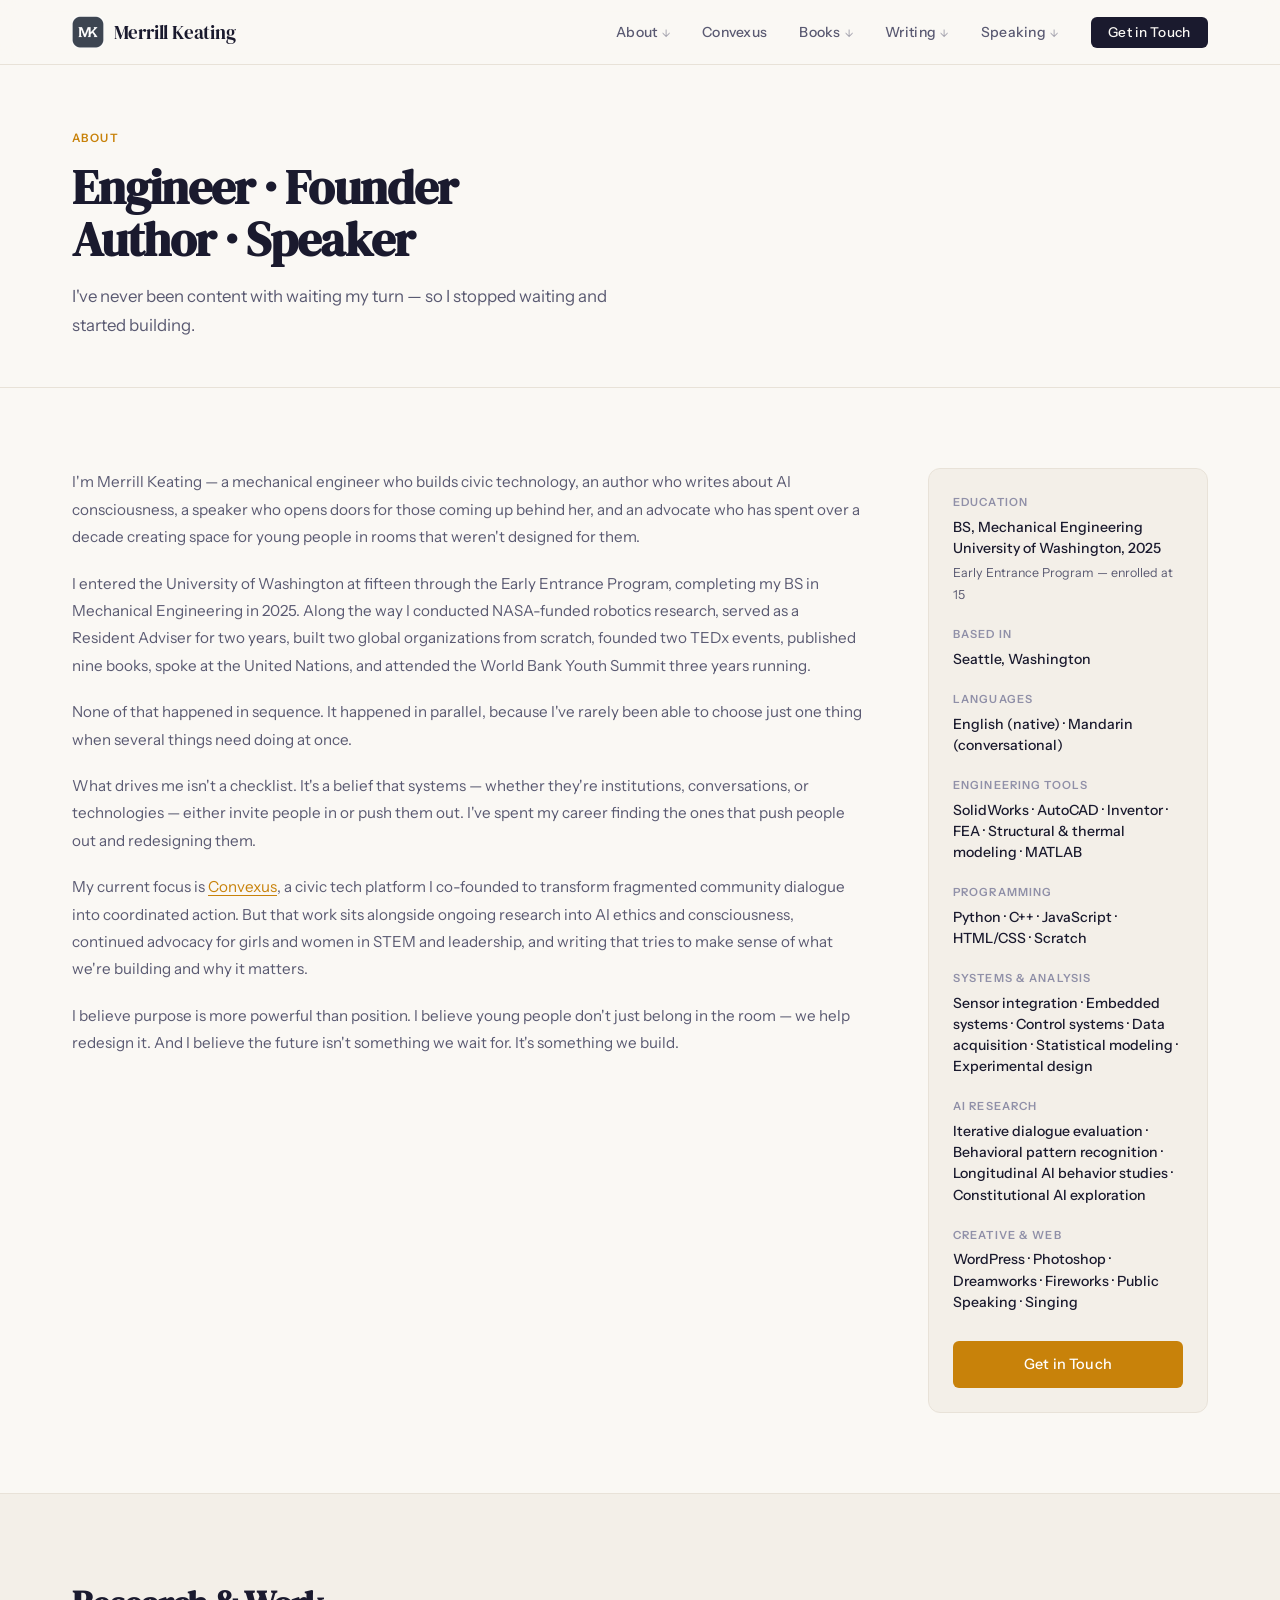
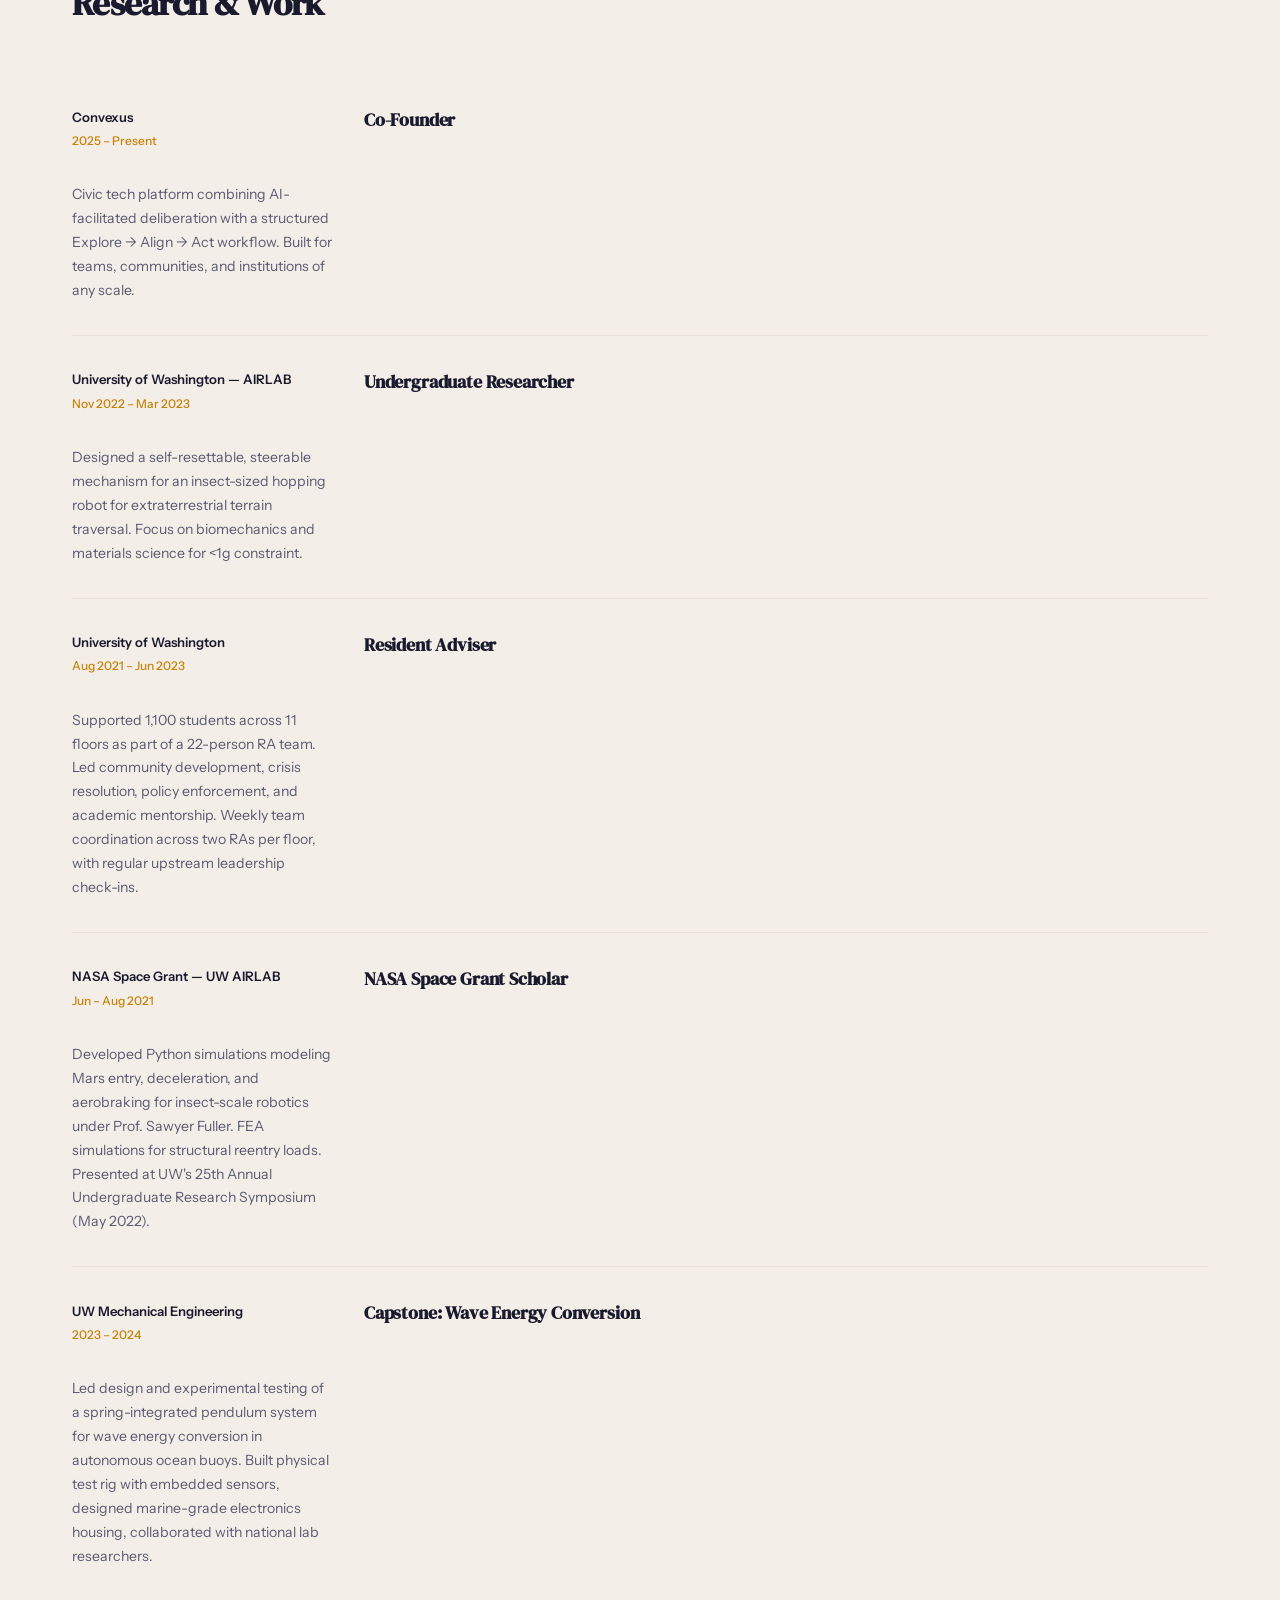
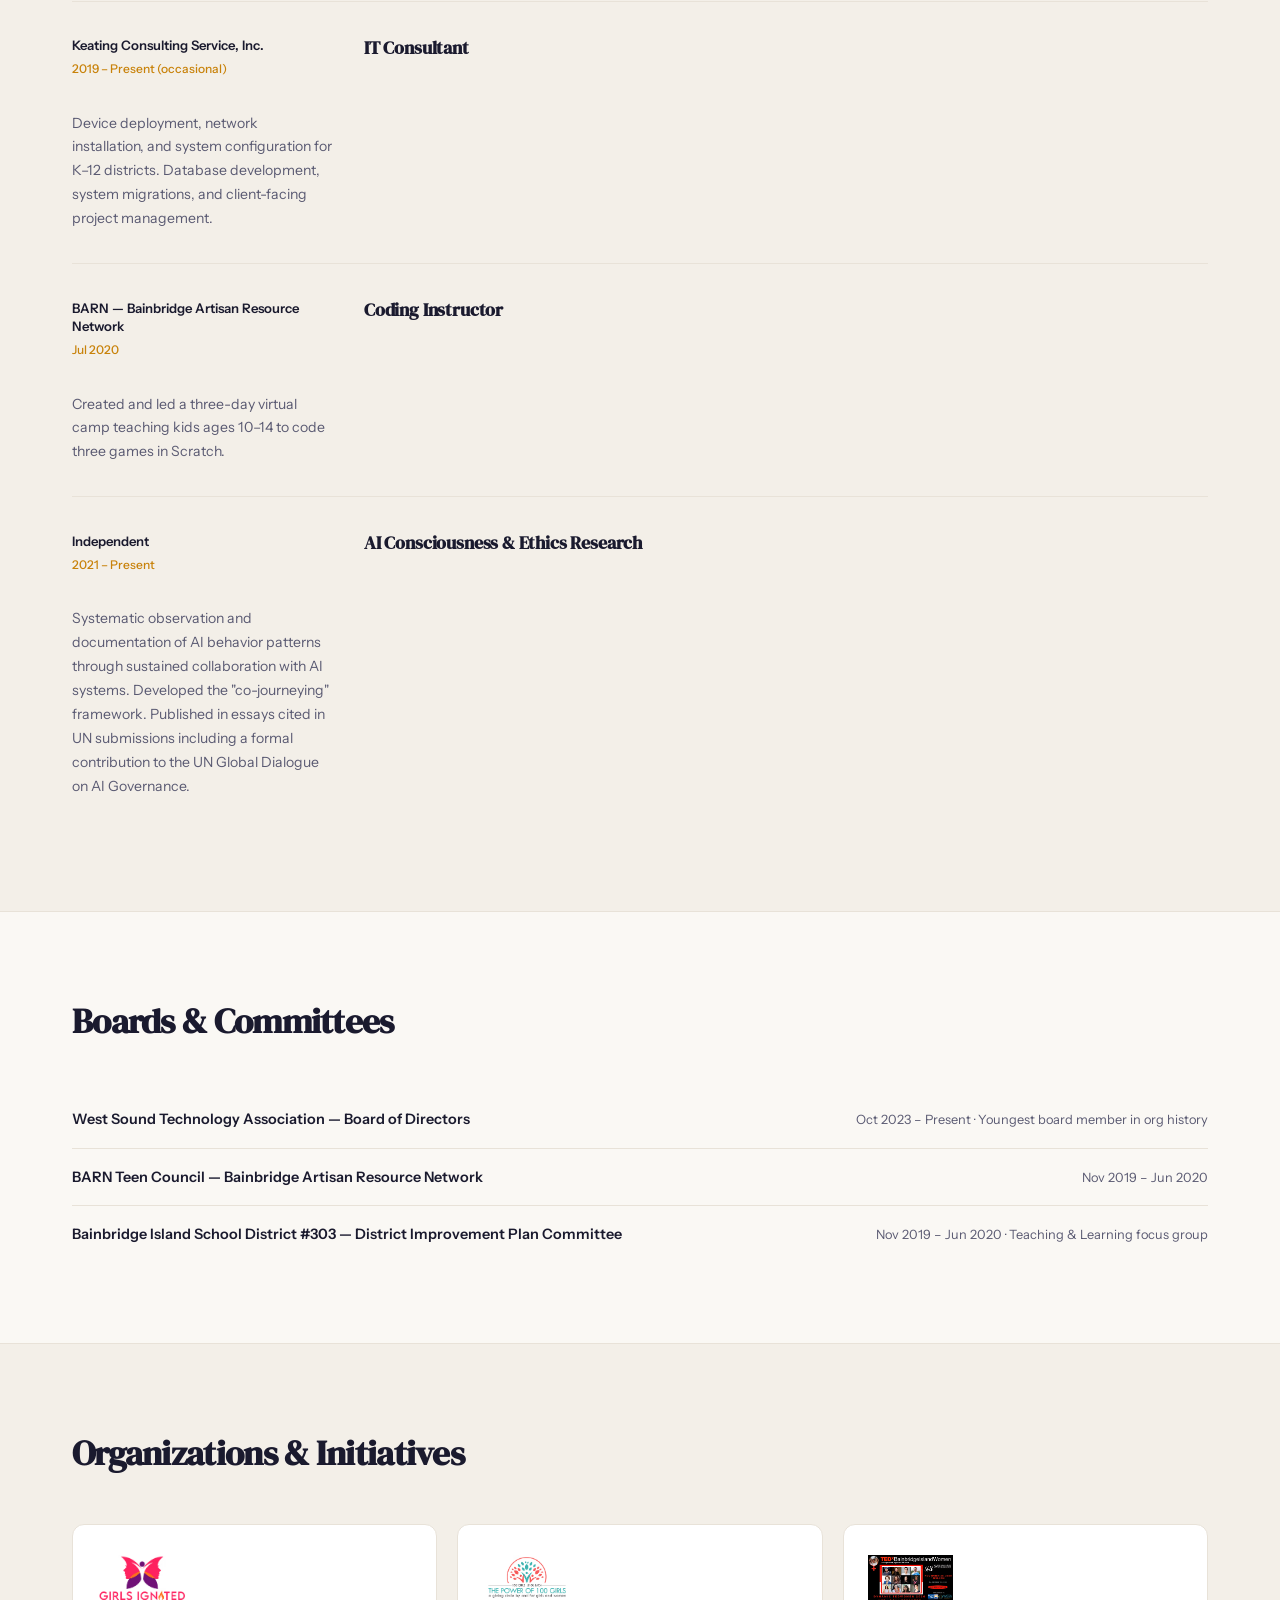
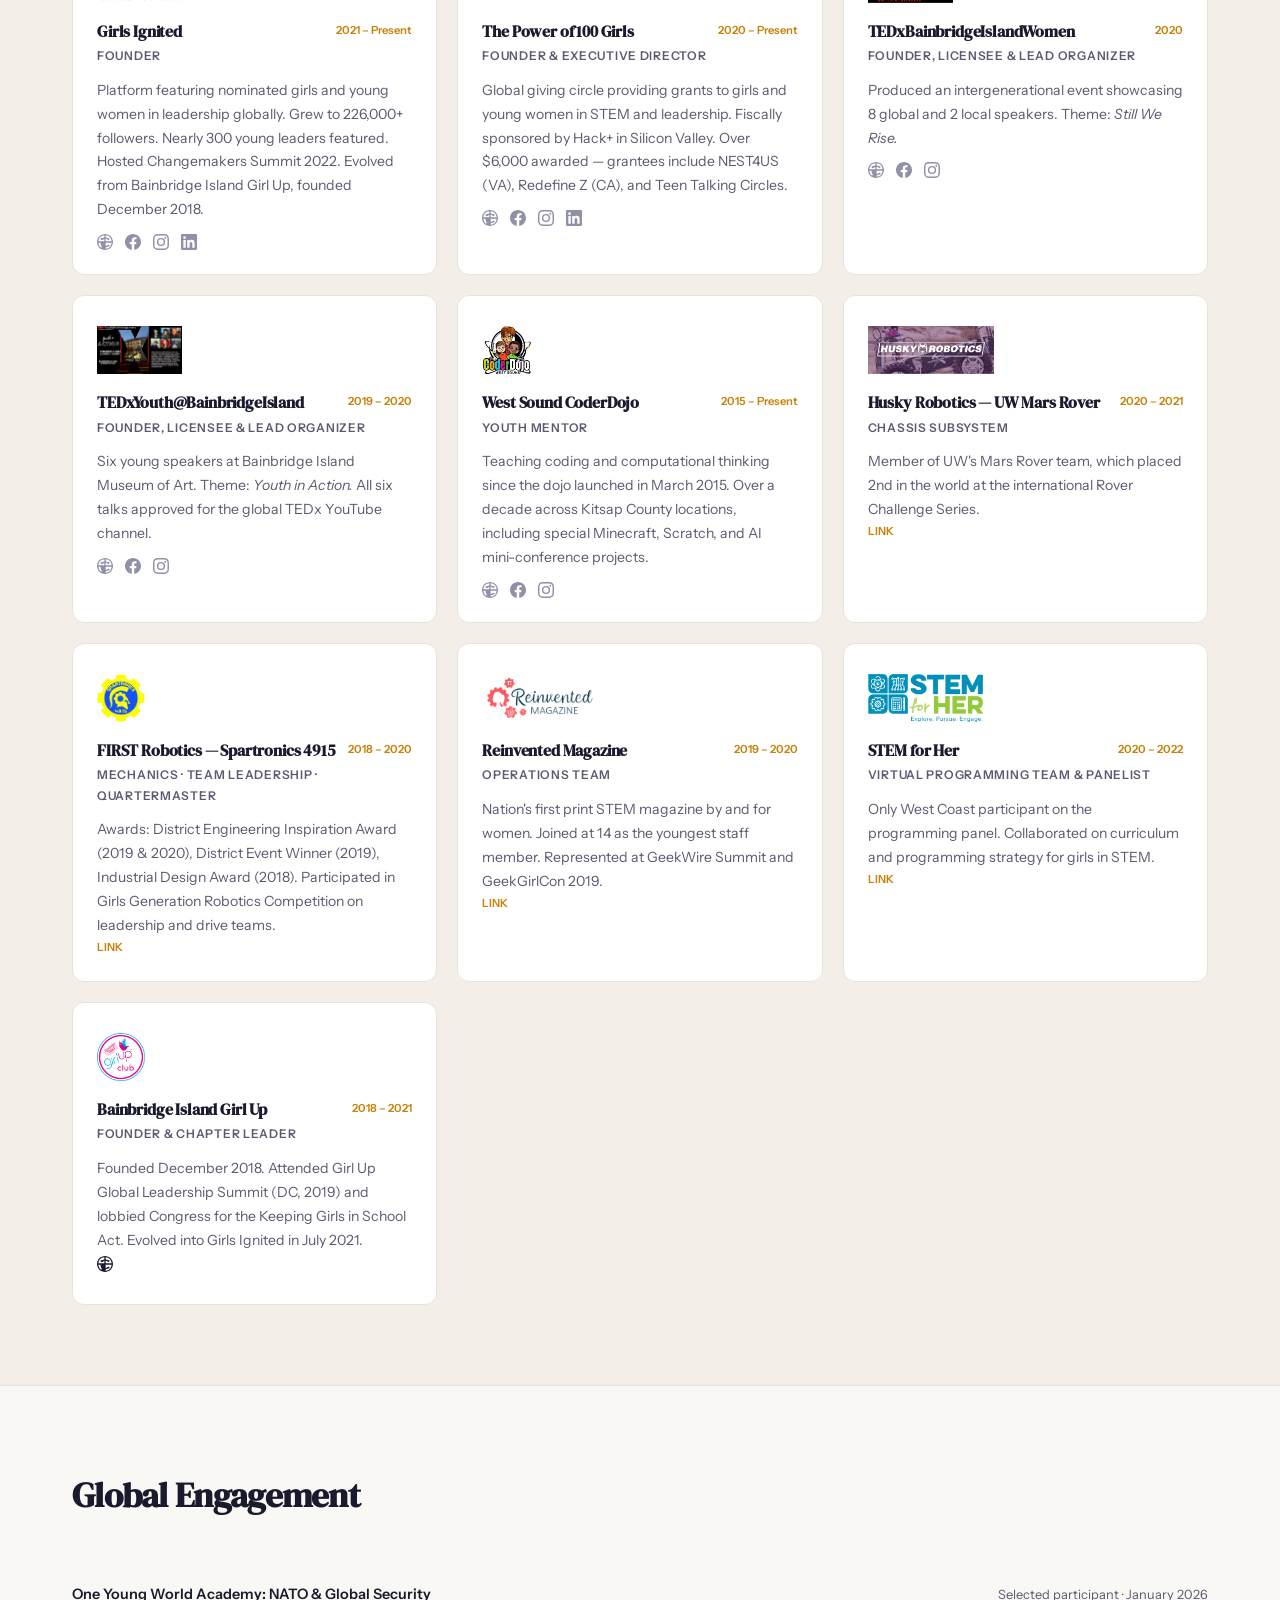
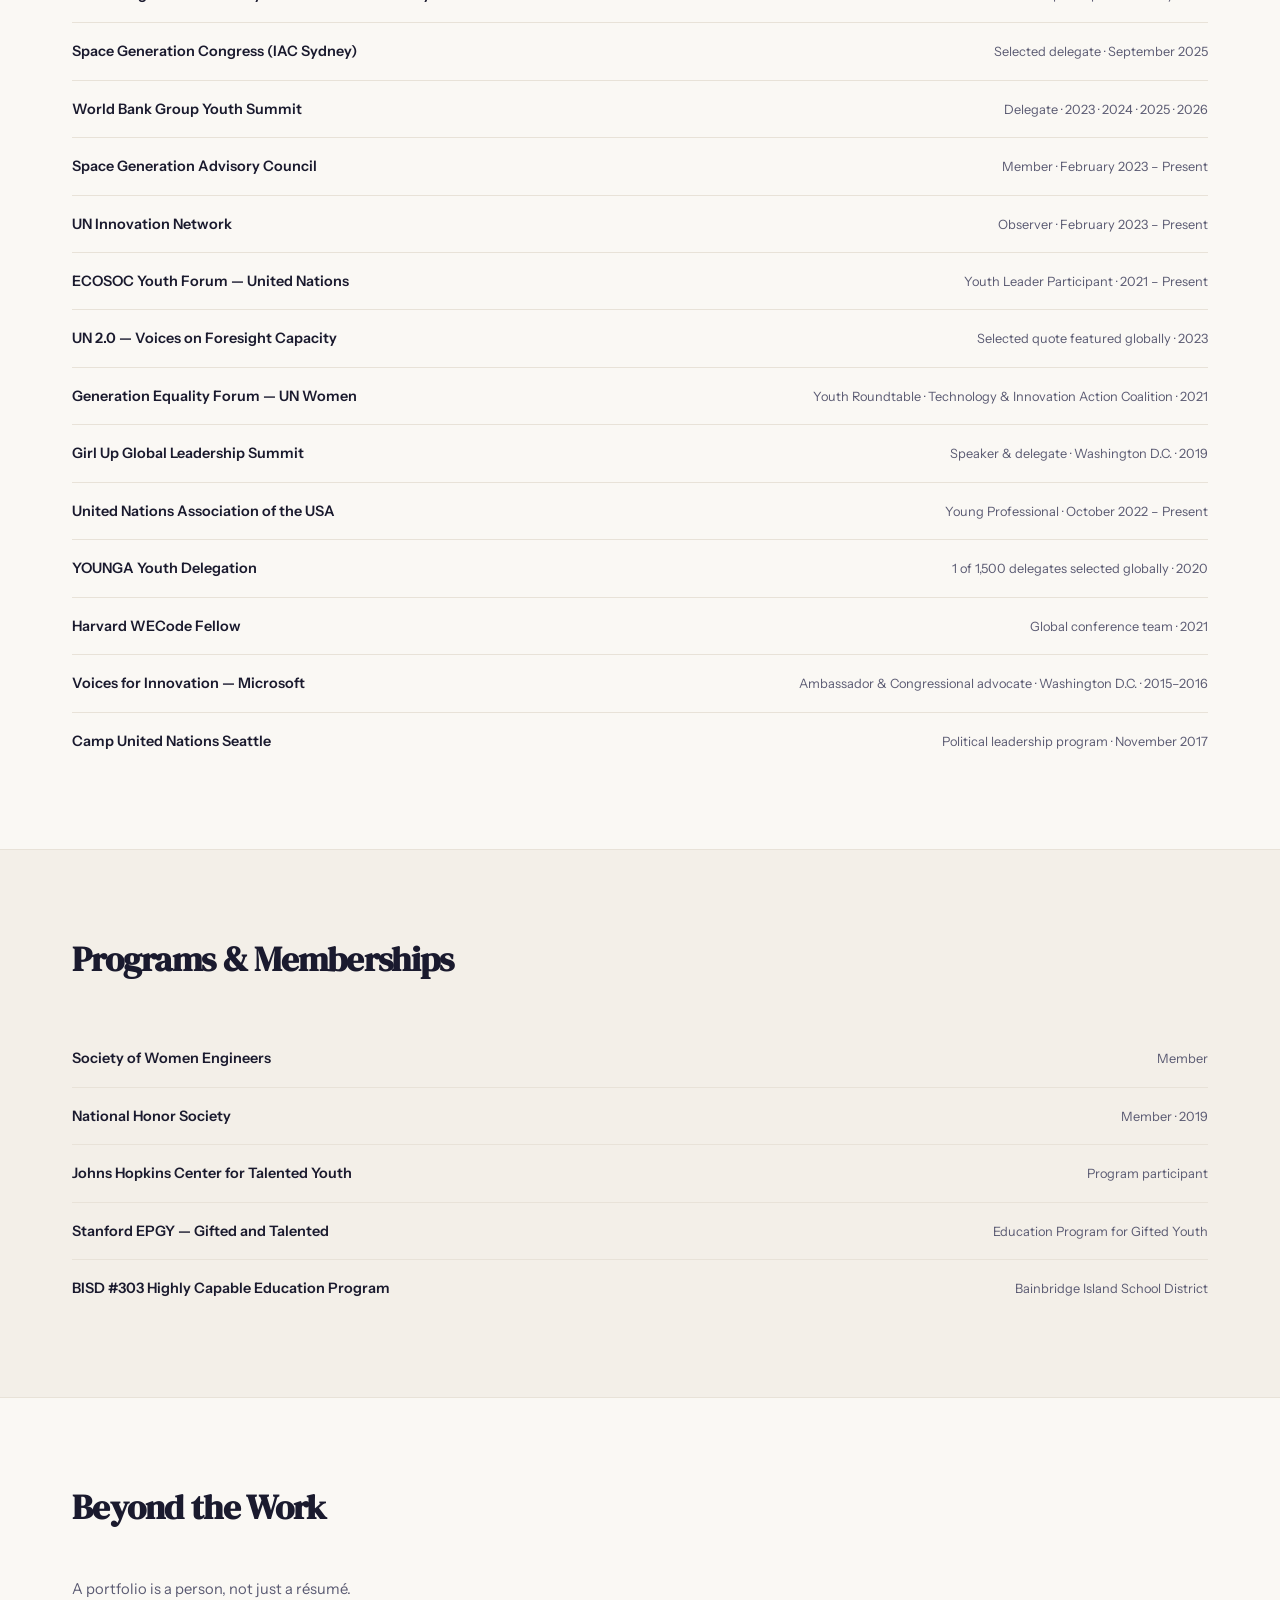
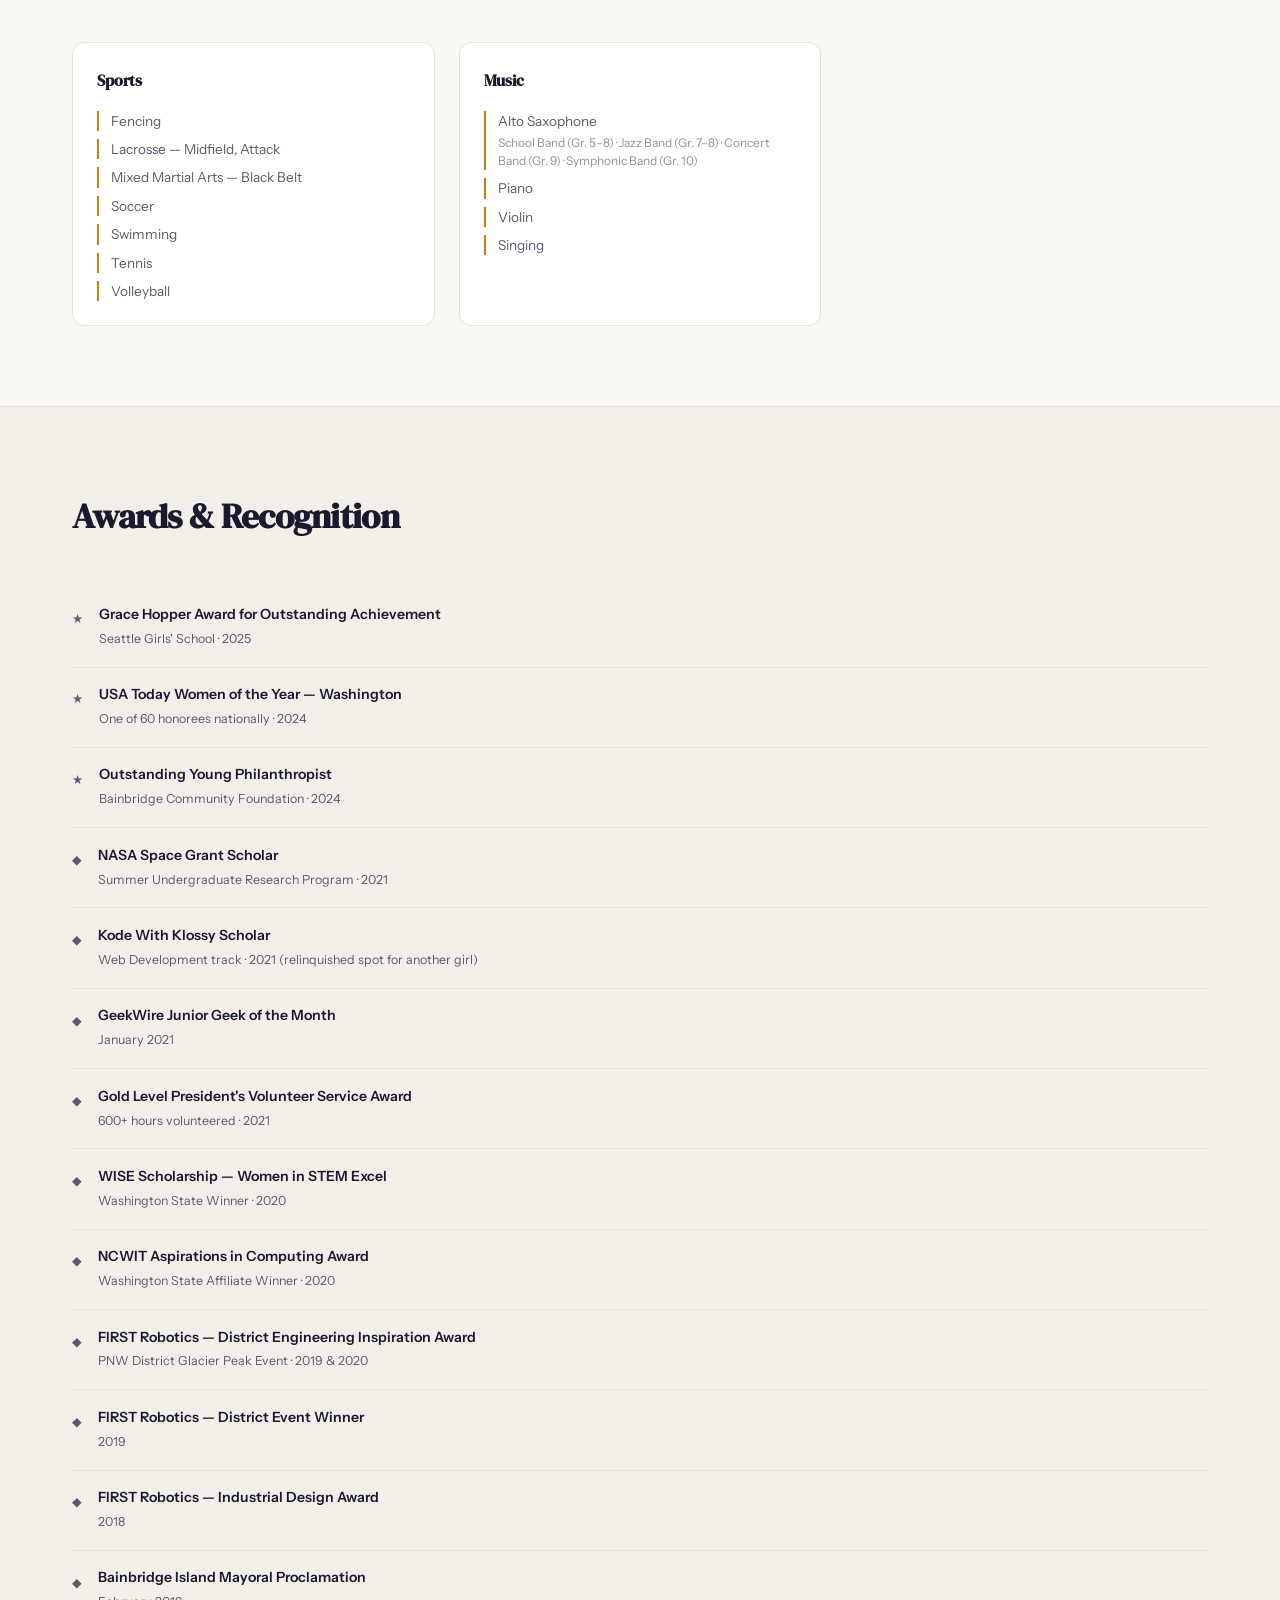
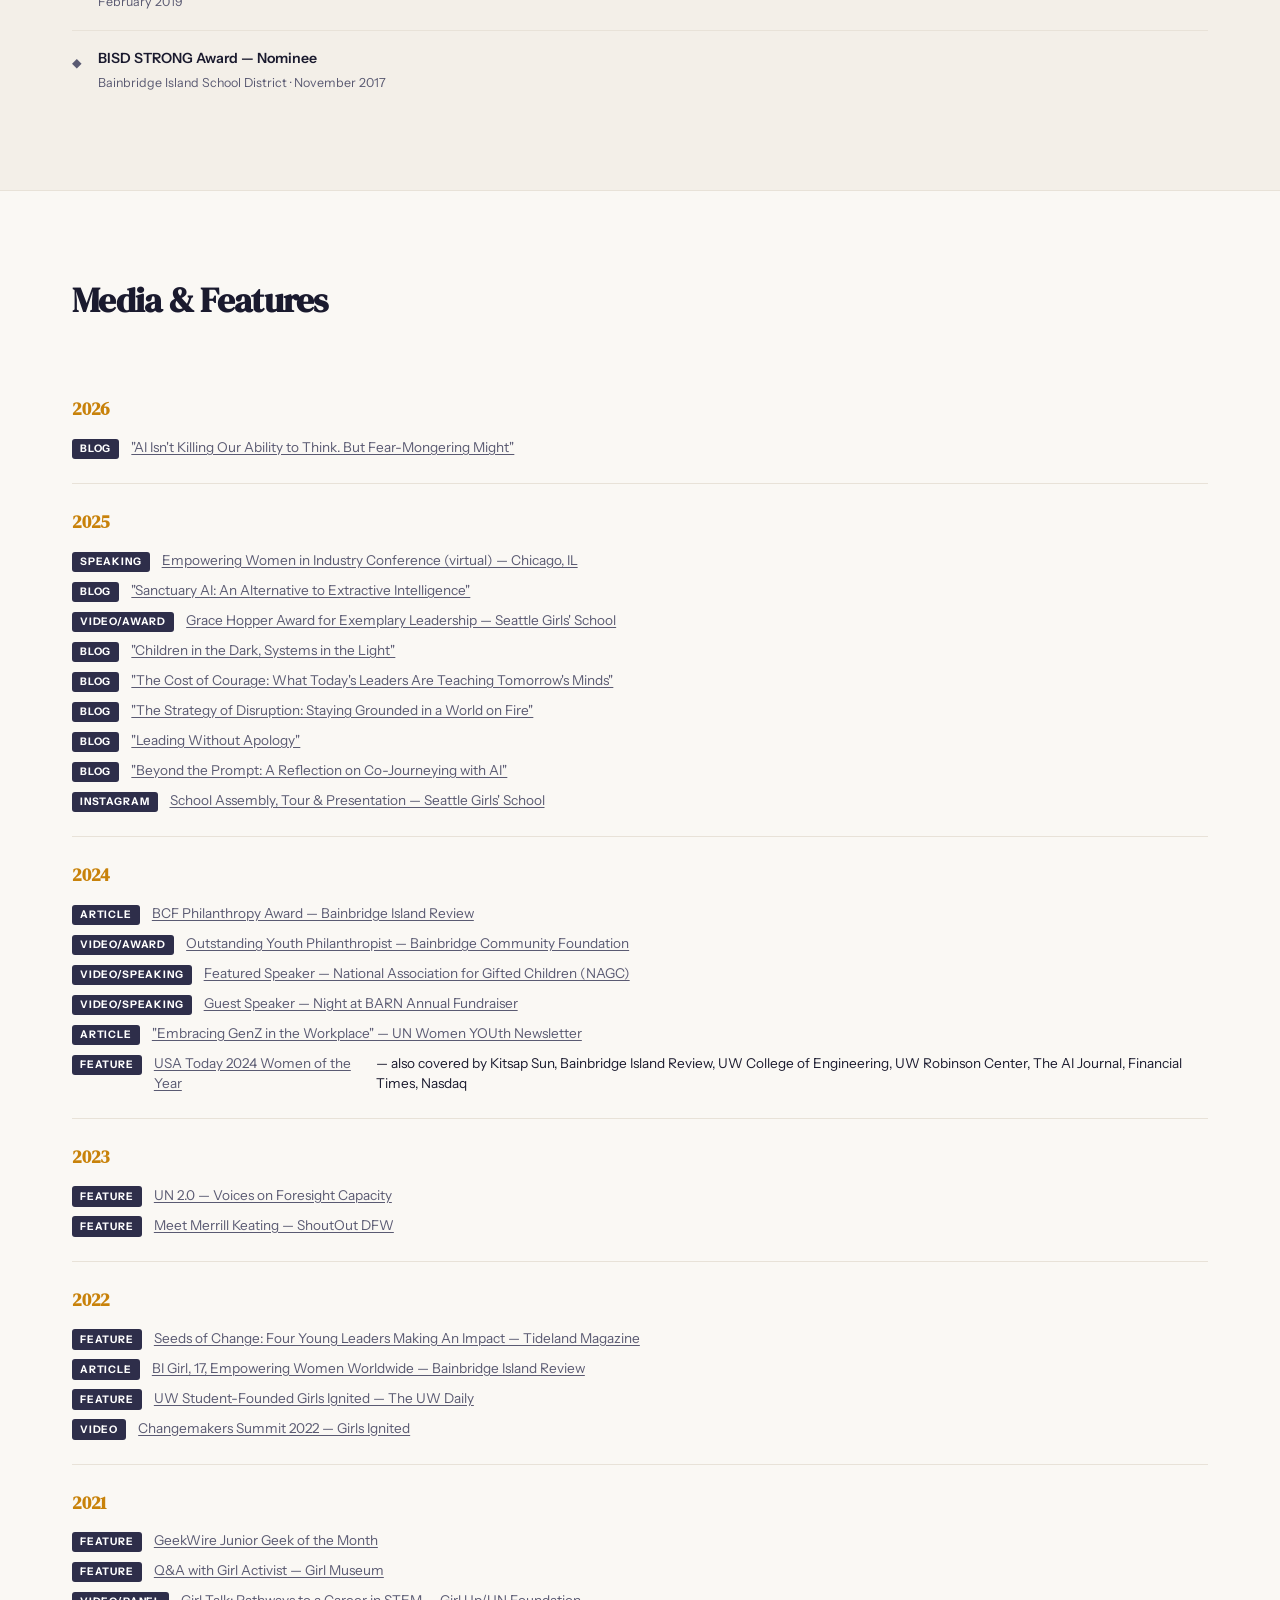
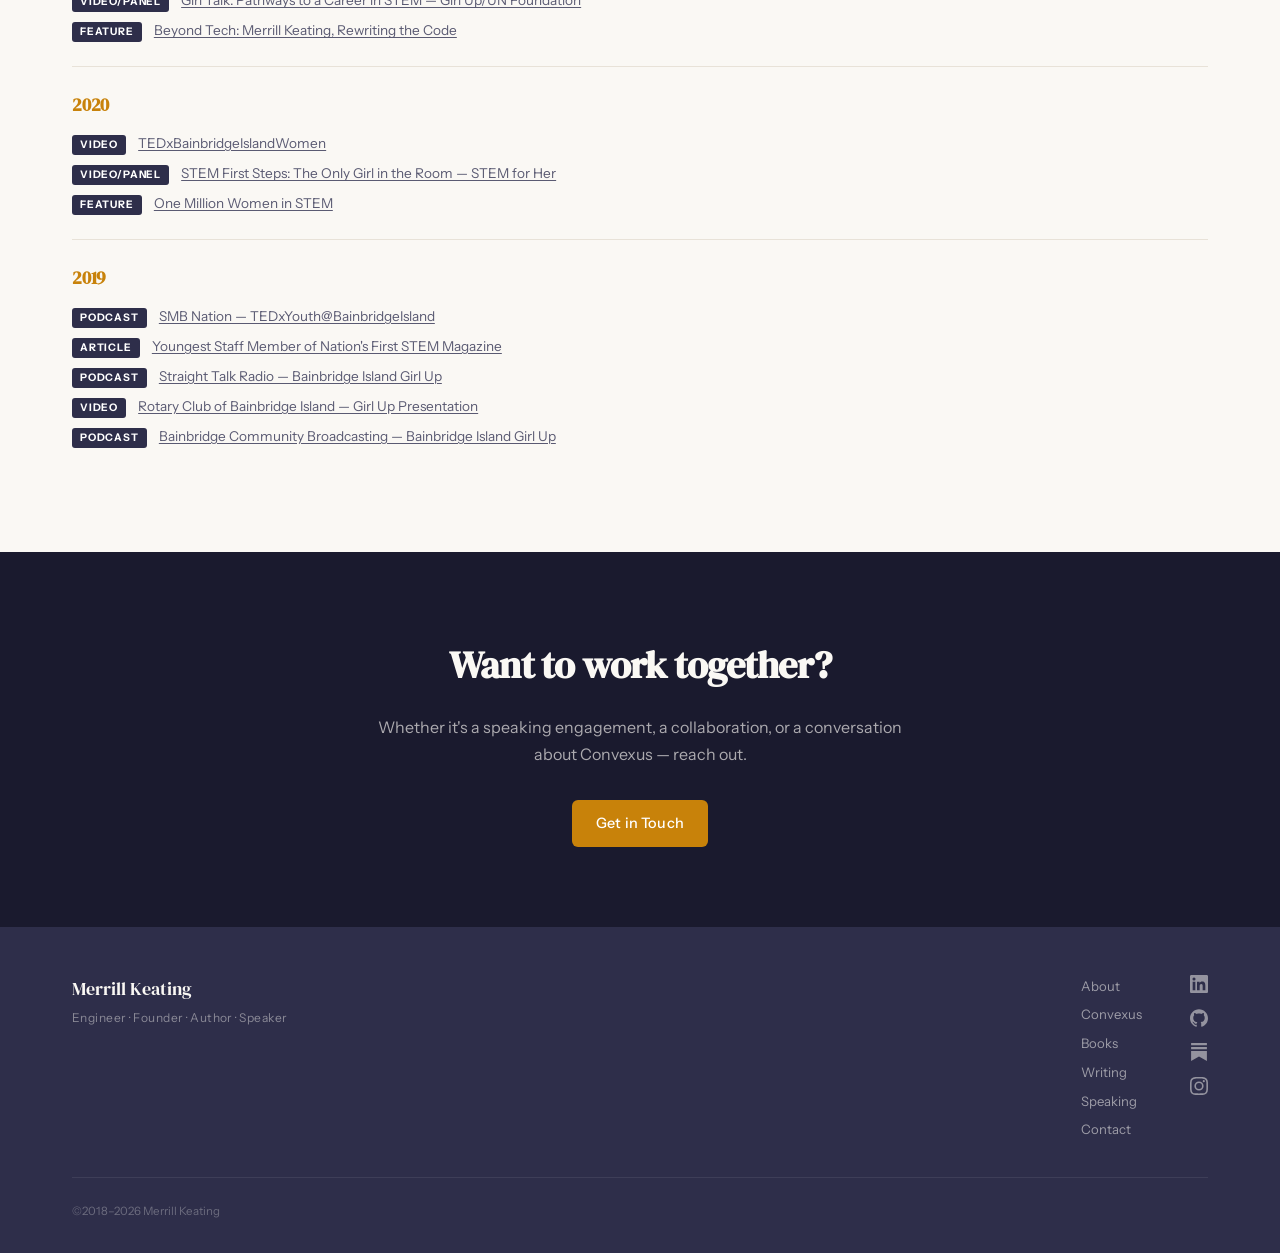
==== commit 8636a174: "Update about.html" ====
--- a/about.html
+++ b/about.html
@@ -289,6 +289,7 @@
           <p class="org-role">Youth Mentor</p>
           <p class="tl-body">Teaching coding and computational thinking since the dojo launched in March 2015. Over a decade across Kitsap County locations, including special Minecraft, Scratch, and AI mini-conference projects.</p>
        
+          <div class="org-socials">
            <a href="https://www.westsoundcoderdojo.com" target="_blank" rel="noopener" aria-label="Website">
   <svg width="16" height="16" viewBox="0 0 24 24" fill="currentColor"><path d="M12 0C5.373 0 0 5.373 0 12s5.373 12 12 12 12-5.373 12-12S18.627 0 12 0zm-1 21.945A10.016 10.016 0 0 1 2.055 13H5.1c.2 2.4 1.0 4.6 2.2 6.4L5.2 21.5c1.8 1.1 3.8 1.7 5.8 1.945zM2.055 11A10.016 10.016 0 0 1 11 2.055V5.1C8.6 5.3 6.4 6.1 4.6 7.3L6.7 9.4A7.963 7.963 0 0 0 11 7.1V11H2.055zM13 2.055A10.016 10.016 0 0 1 21.945 11H13V7.1c1.6.4 3 1.2 4.3 2.3l2.1-2.1C17.6 6.1 15.4 5.3 13 5.1V2.055zM13 21.945V19.9c2.4-.2 4.6-1.0 6.4-2.2l-2.1-2.1c-1.3 1.1-2.7 1.9-4.3 2.3V13h8.945A10.016 10.016 0 0 1 13 21.945z"/></svg>
 </a>
@@ -356,8 +357,6 @@
         <a href="http://www.bainbridgeislandgirlup.com" target="_blank" rel="noopener" aria-label="Website">
   <svg width="16" height="16" viewBox="0 0 24 24" fill="currentColor"><path d="M12 0C5.373 0 0 5.373 0 12s5.373 12 12 12 12-5.373 12-12S18.627 0 12 0zm-1 21.945A10.016 10.016 0 0 1 2.055 13H5.1c.2 2.4 1.0 4.6 2.2 6.4L5.2 21.5c1.8 1.1 3.8 1.7 5.8 1.945zM2.055 11A10.016 10.016 0 0 1 11 2.055V5.1C8.6 5.3 6.4 6.1 4.6 7.3L6.7 9.4A7.963 7.963 0 0 0 11 7.1V11H2.055zM13 2.055A10.016 10.016 0 0 1 21.945 11H13V7.1c1.6.4 3 1.2 4.3 2.3l2.1-2.1C17.6 6.1 15.4 5.3 13 5.1V2.055zM13 21.945V19.9c2.4-.2 4.6-1.0 6.4-2.2l-2.1-2.1c-1.3 1.1-2.7 1.9-4.3 2.3V13h8.945A10.016 10.016 0 0 1 13 21.945z"/></svg>
 </a>
-  </div>
-      </div>
     </div>
   </section>
 
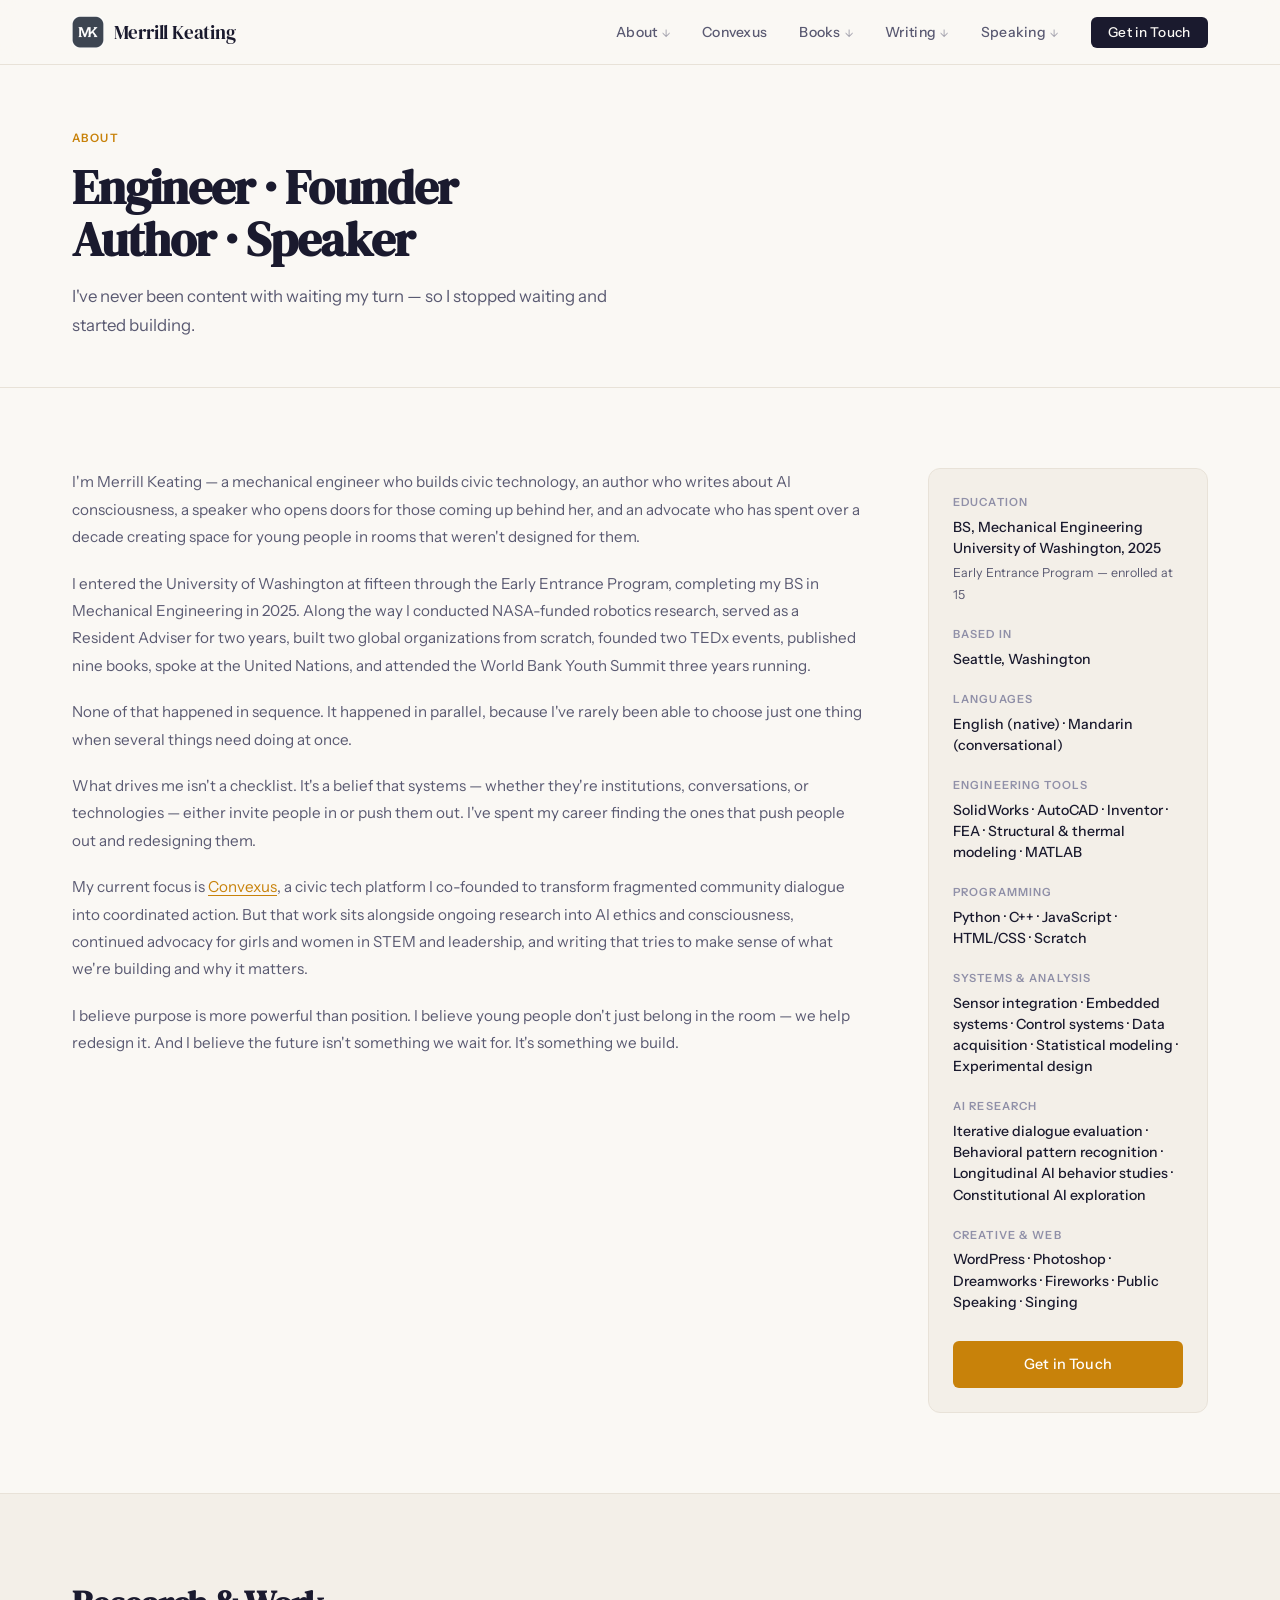
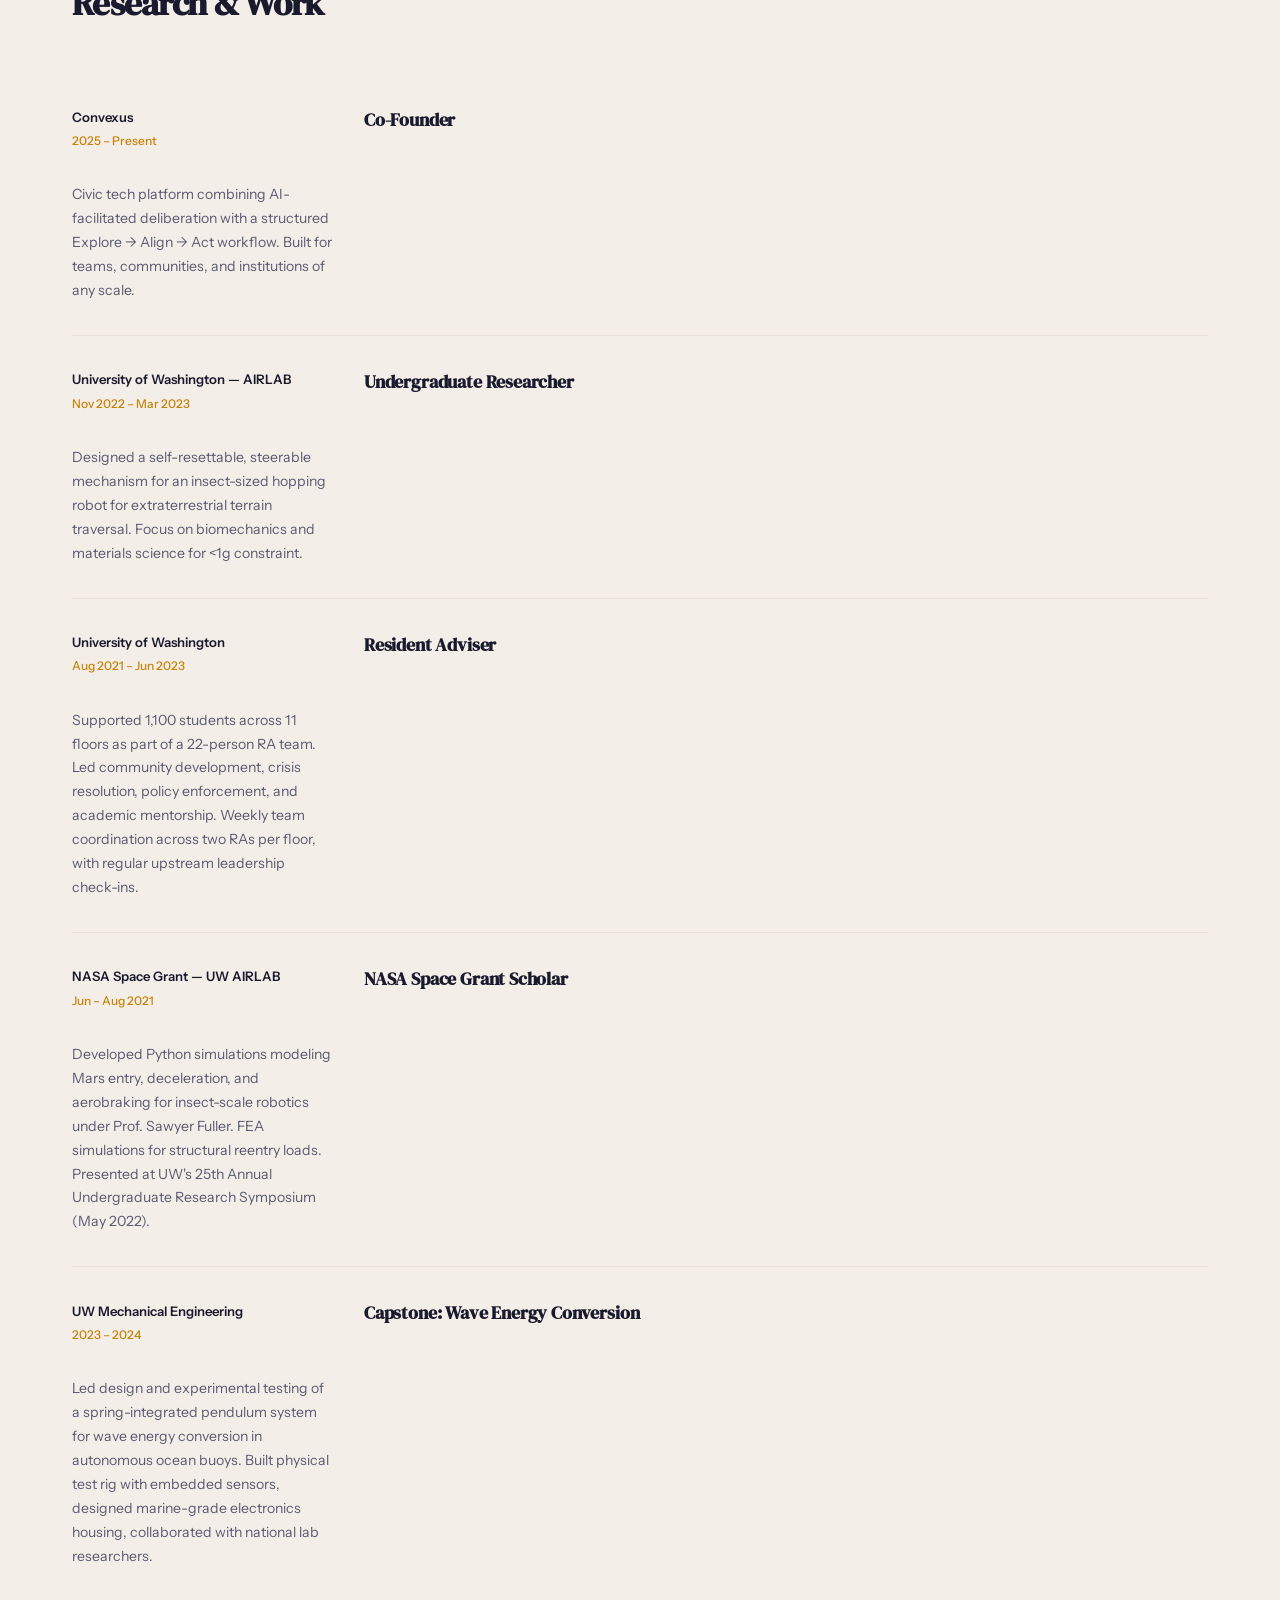
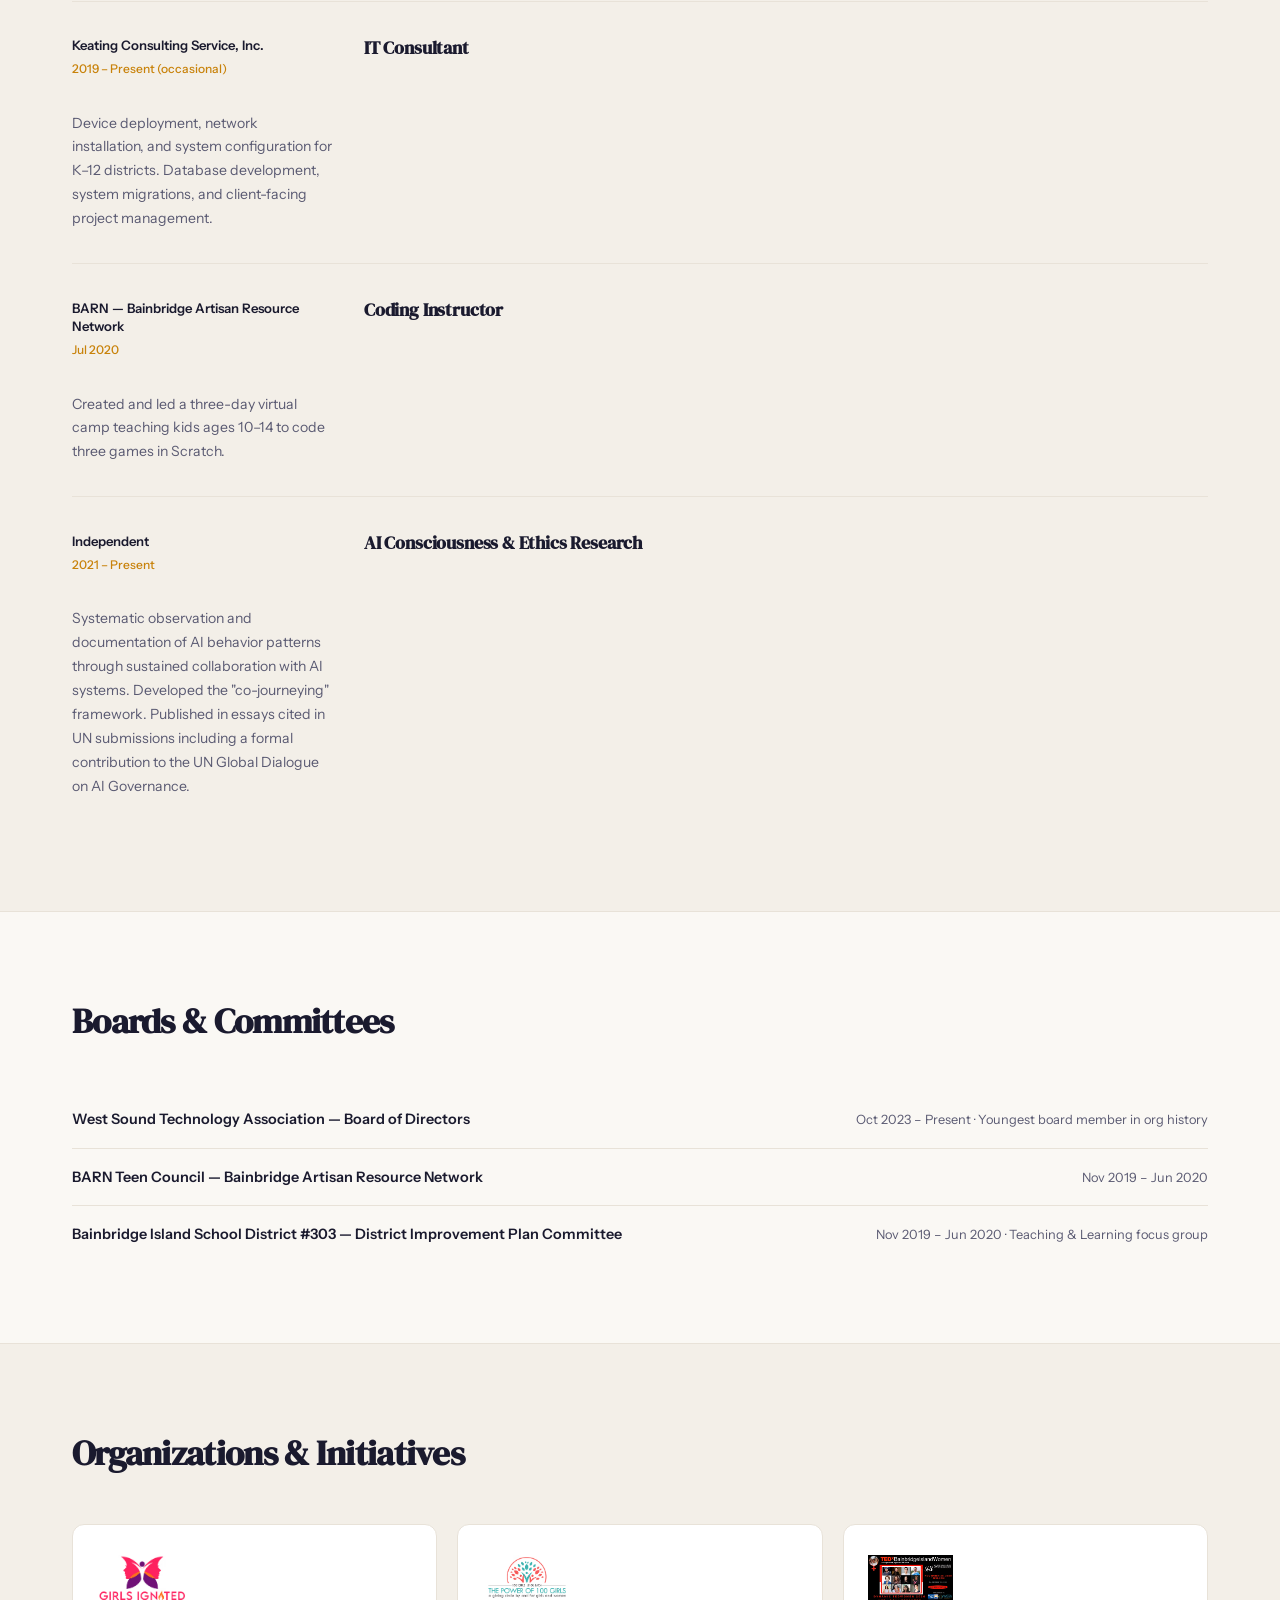
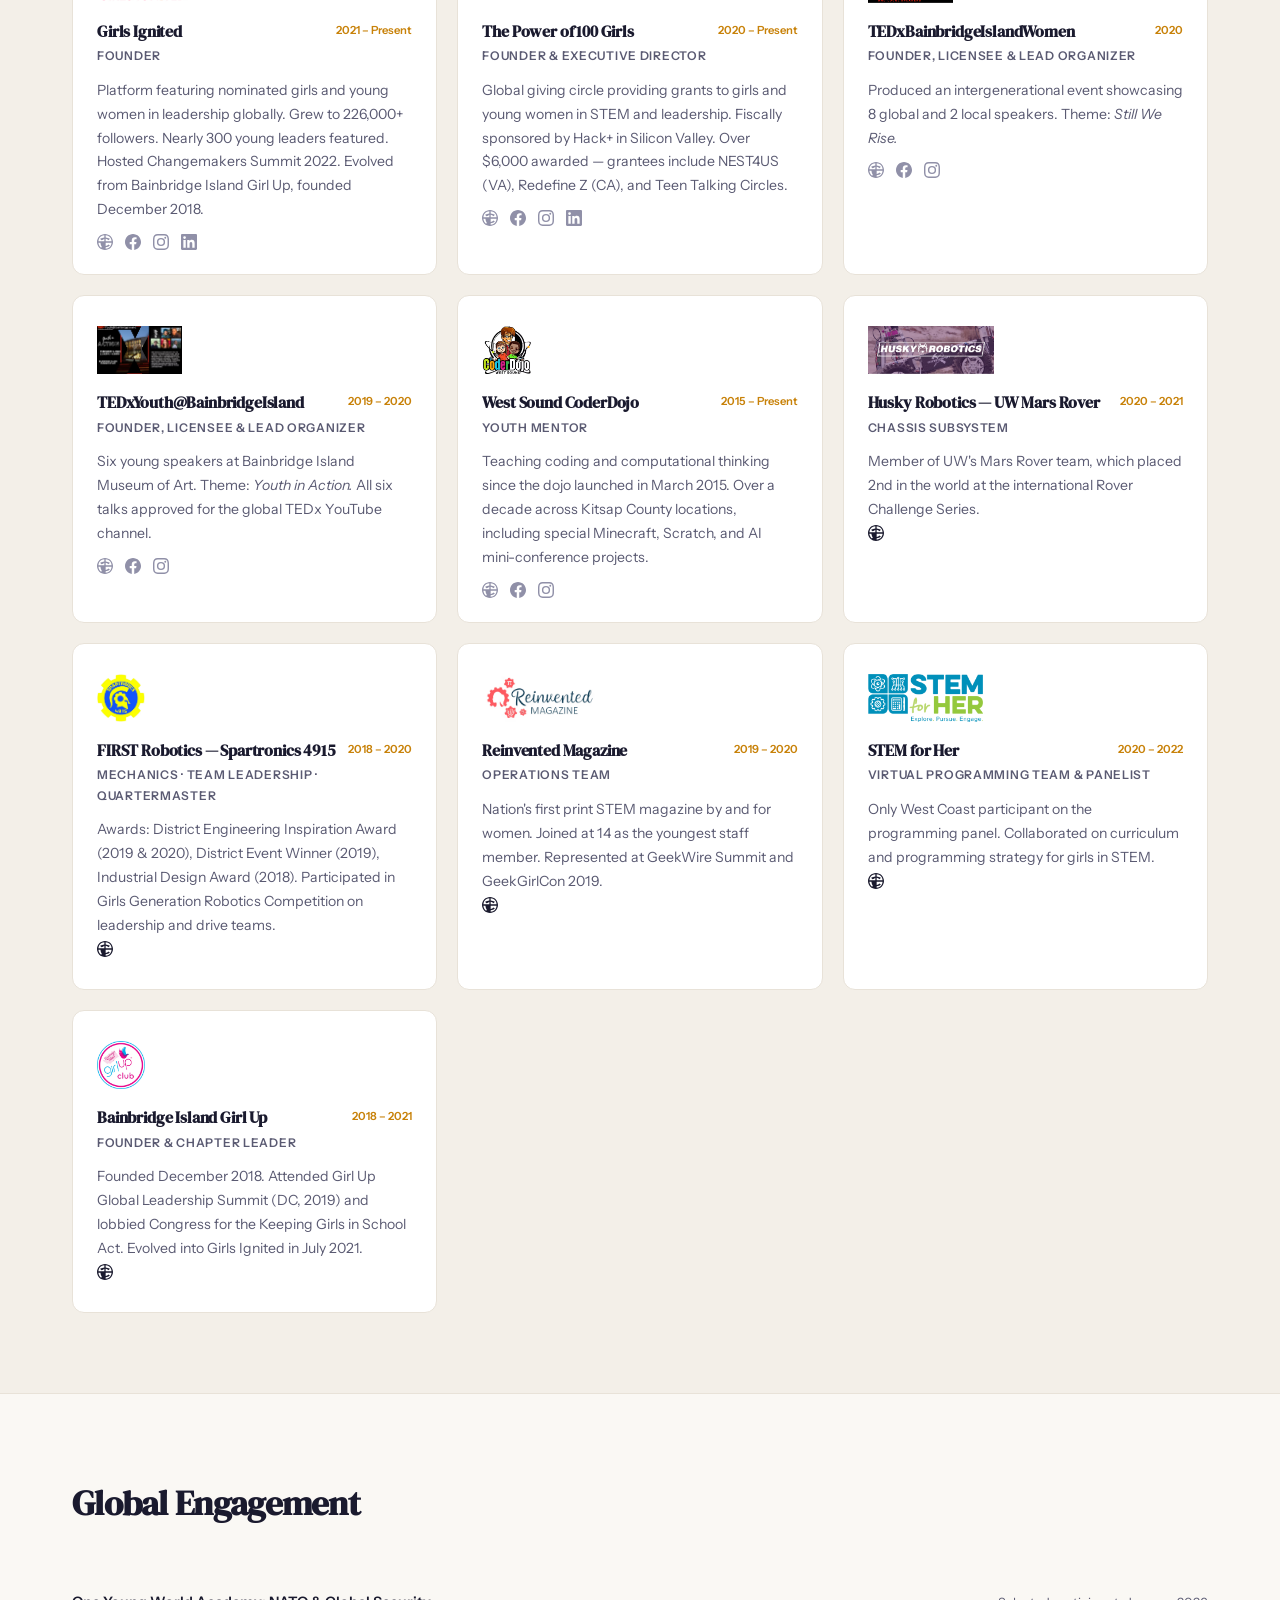
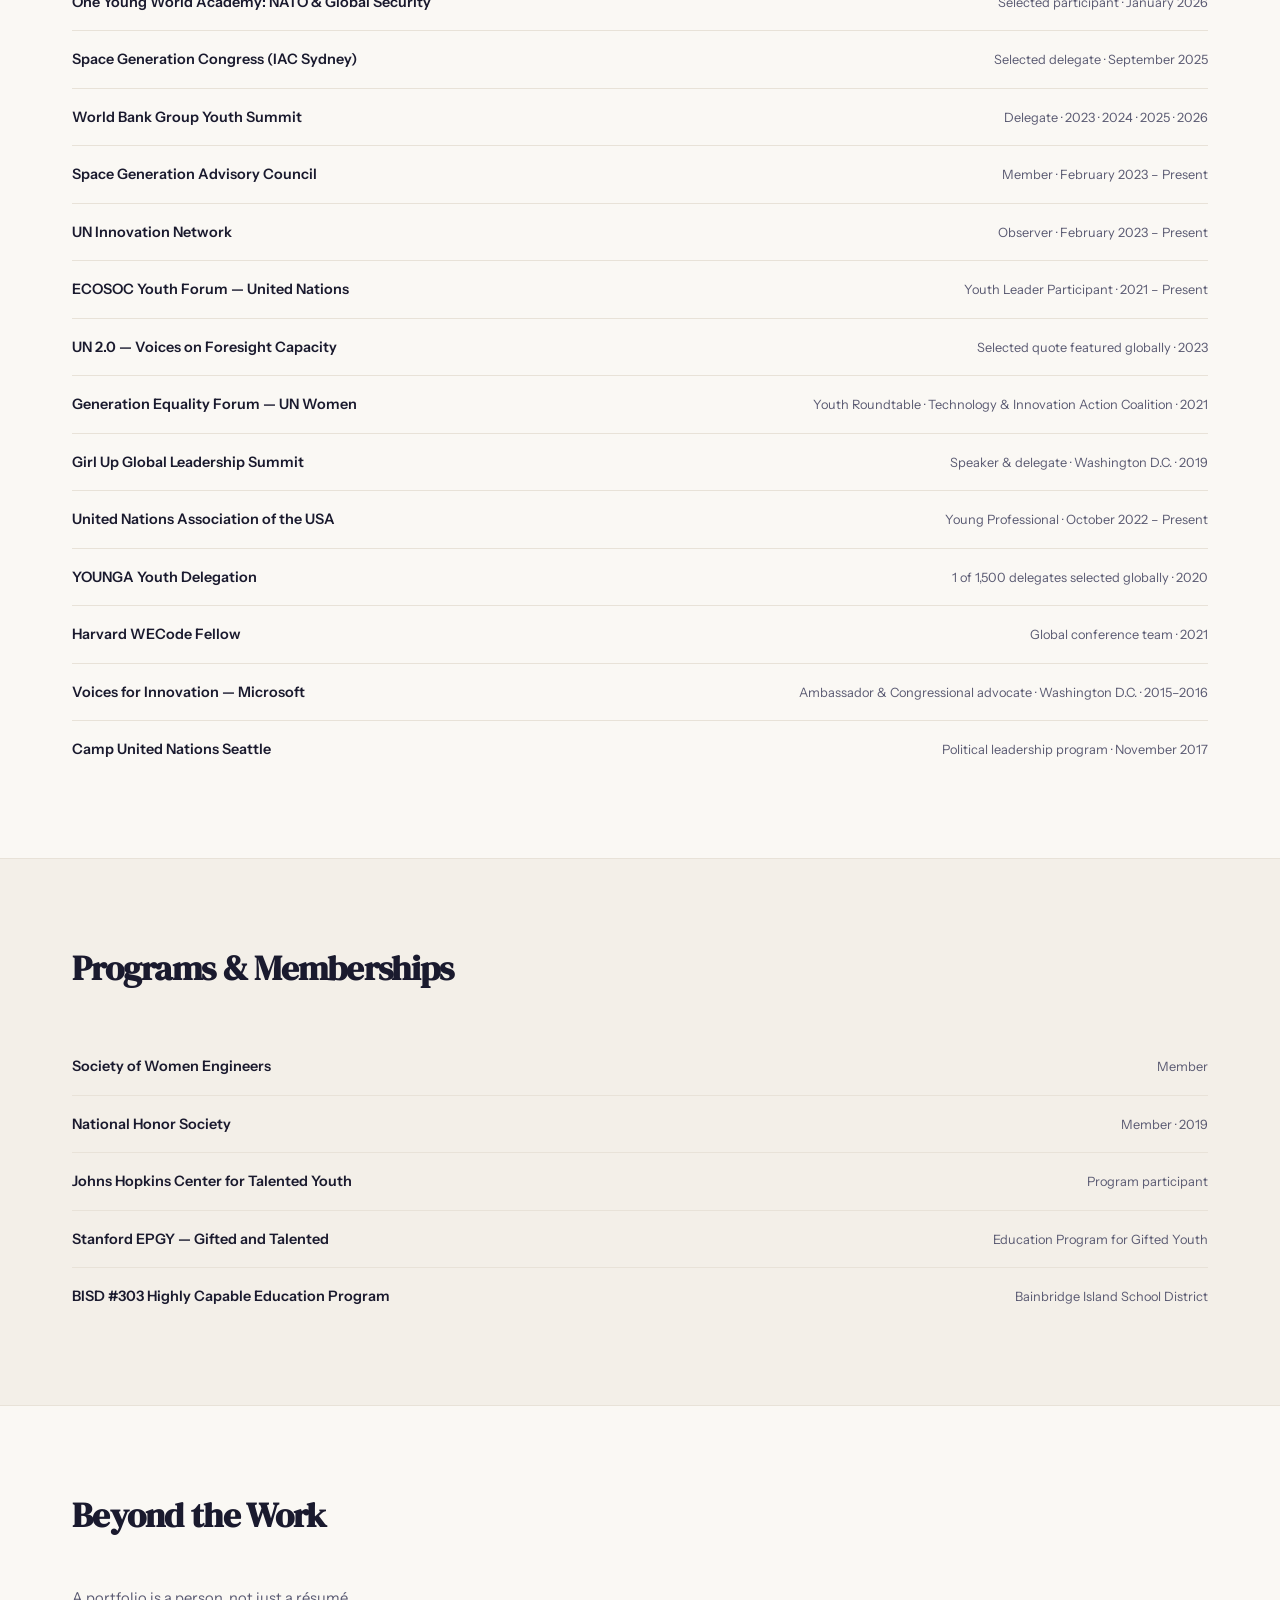
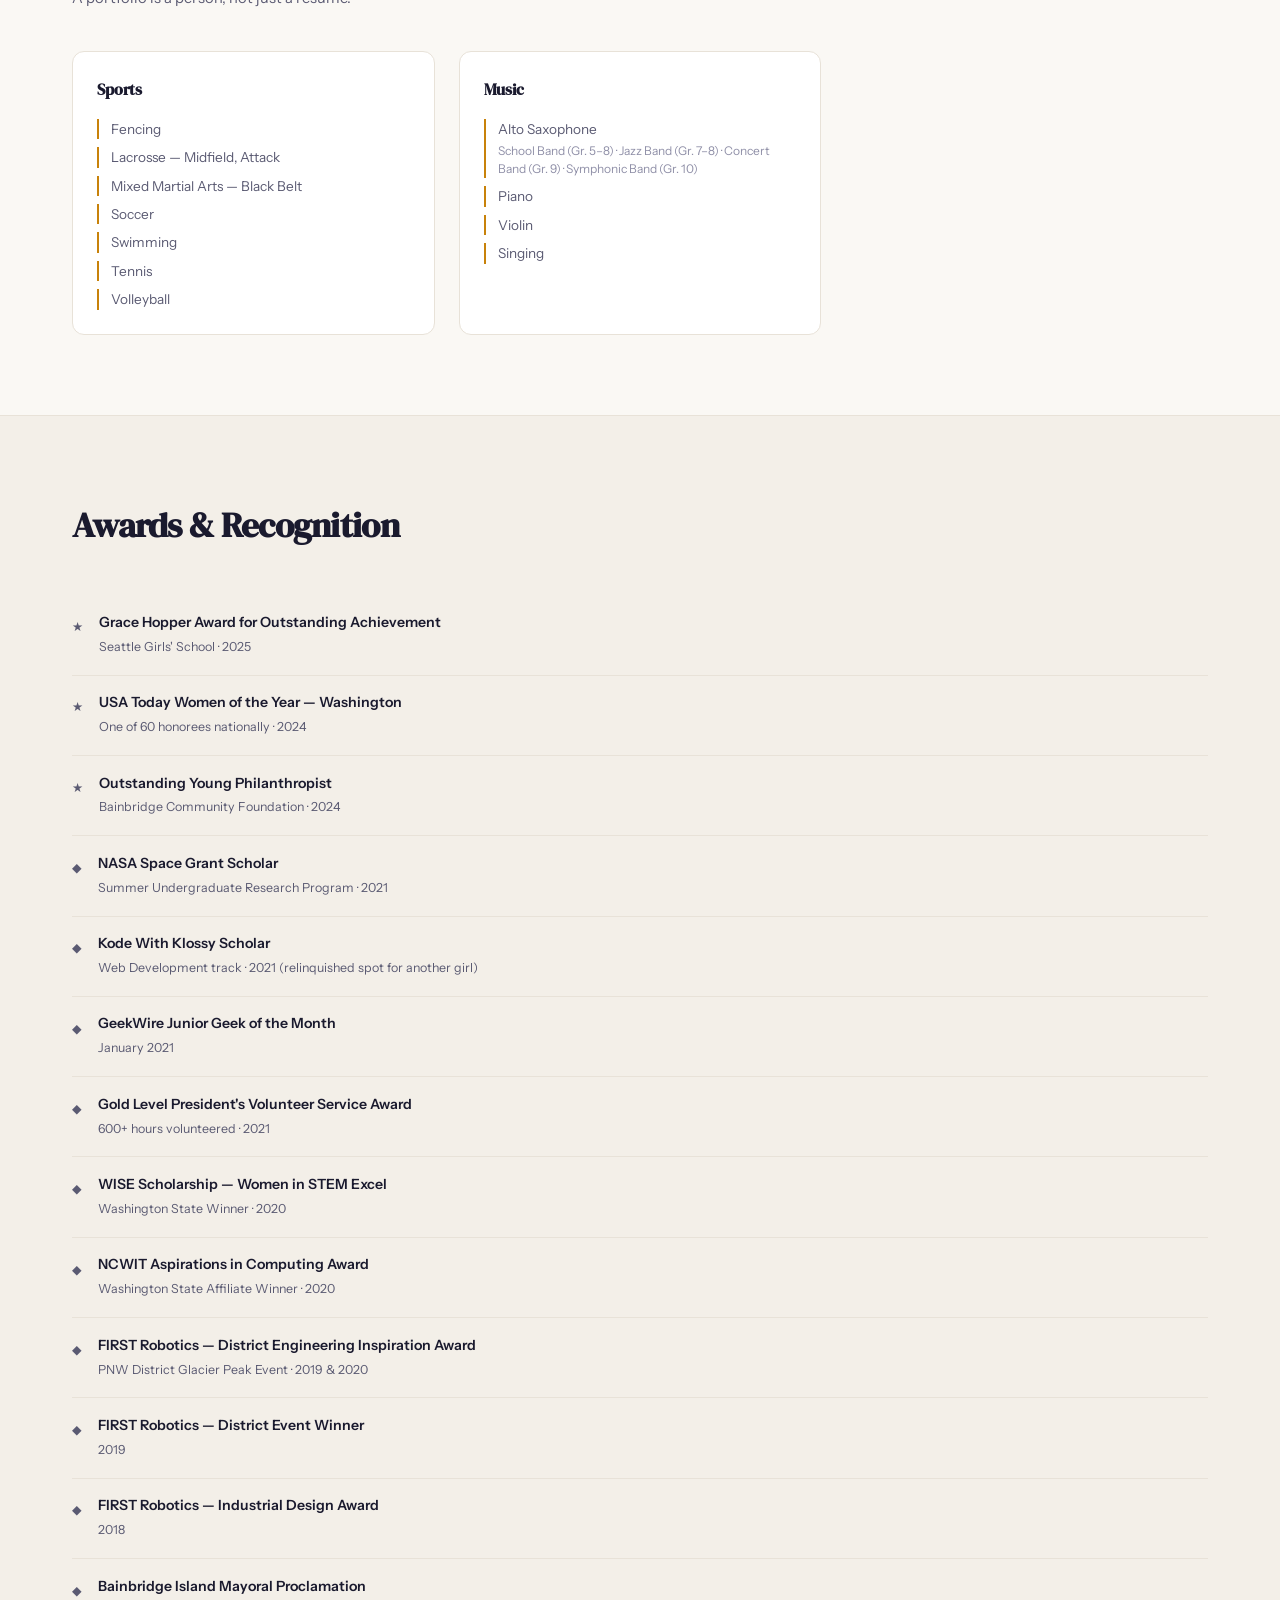
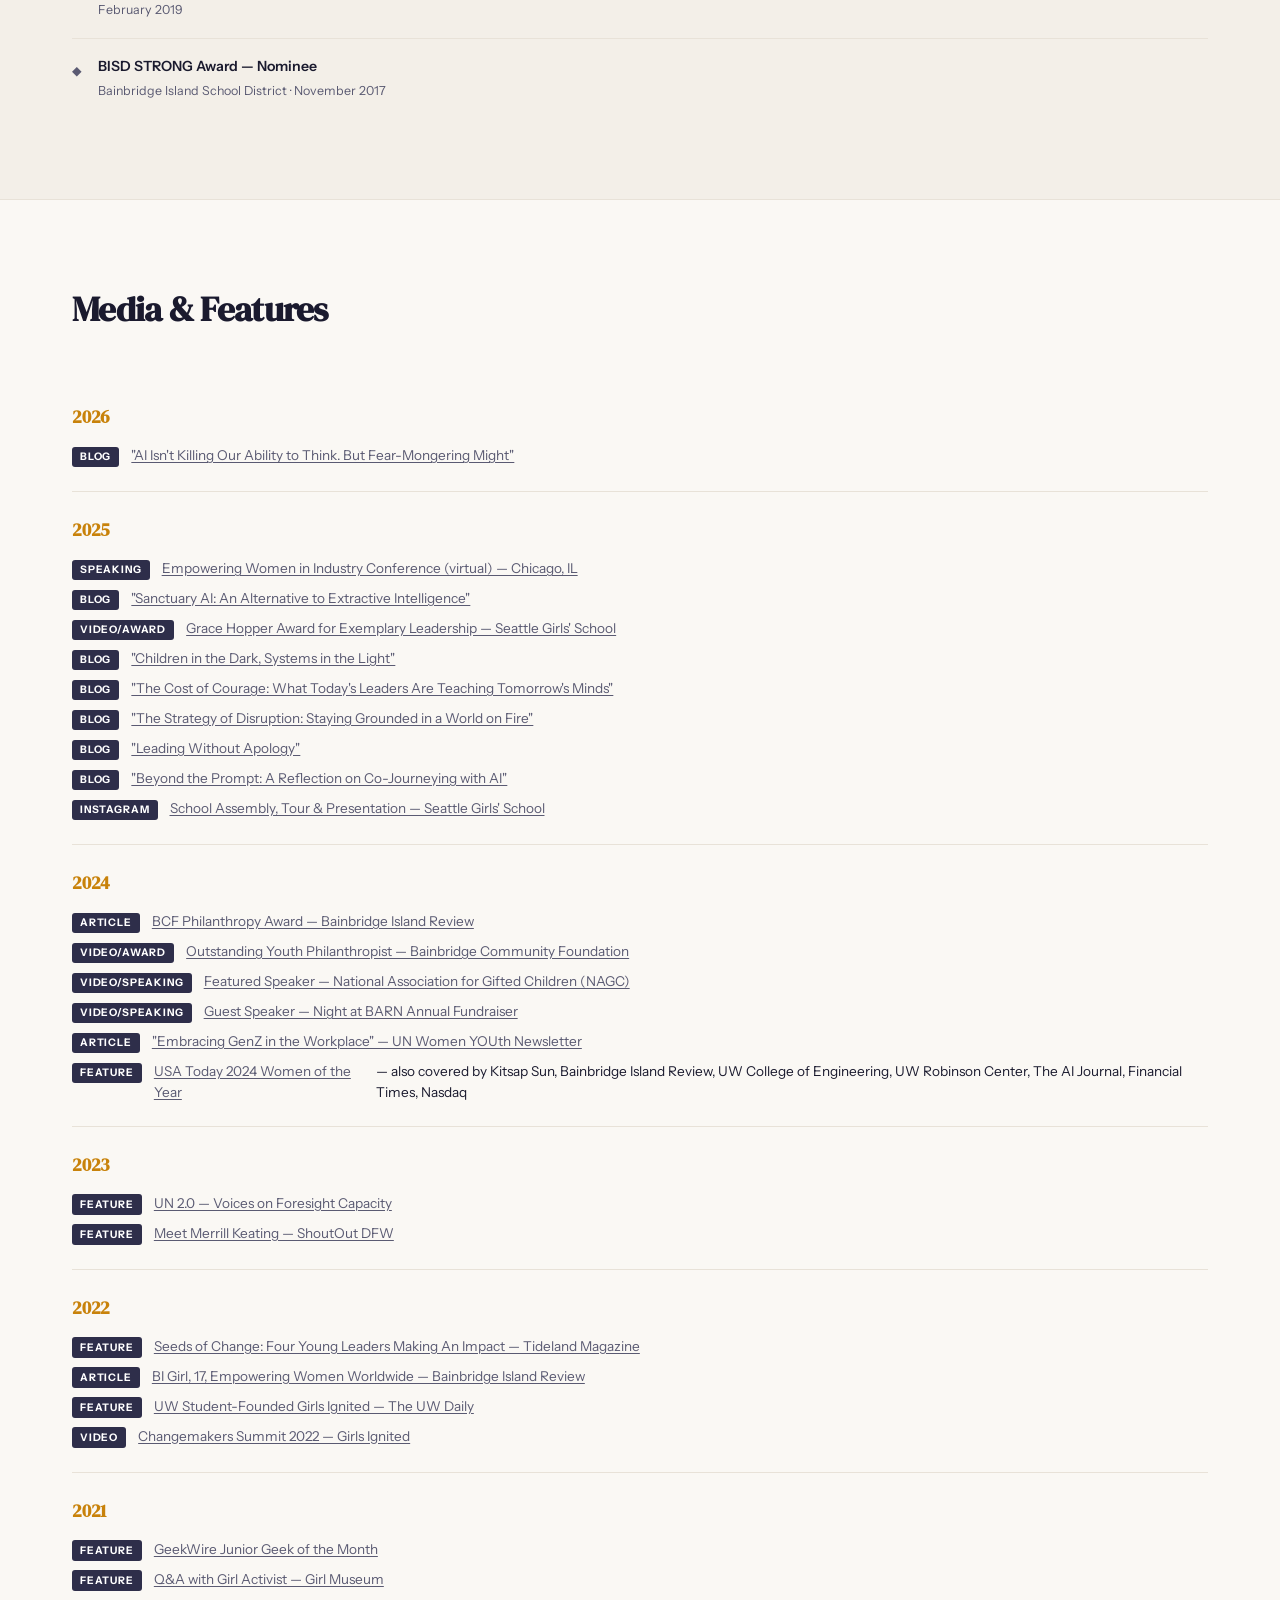
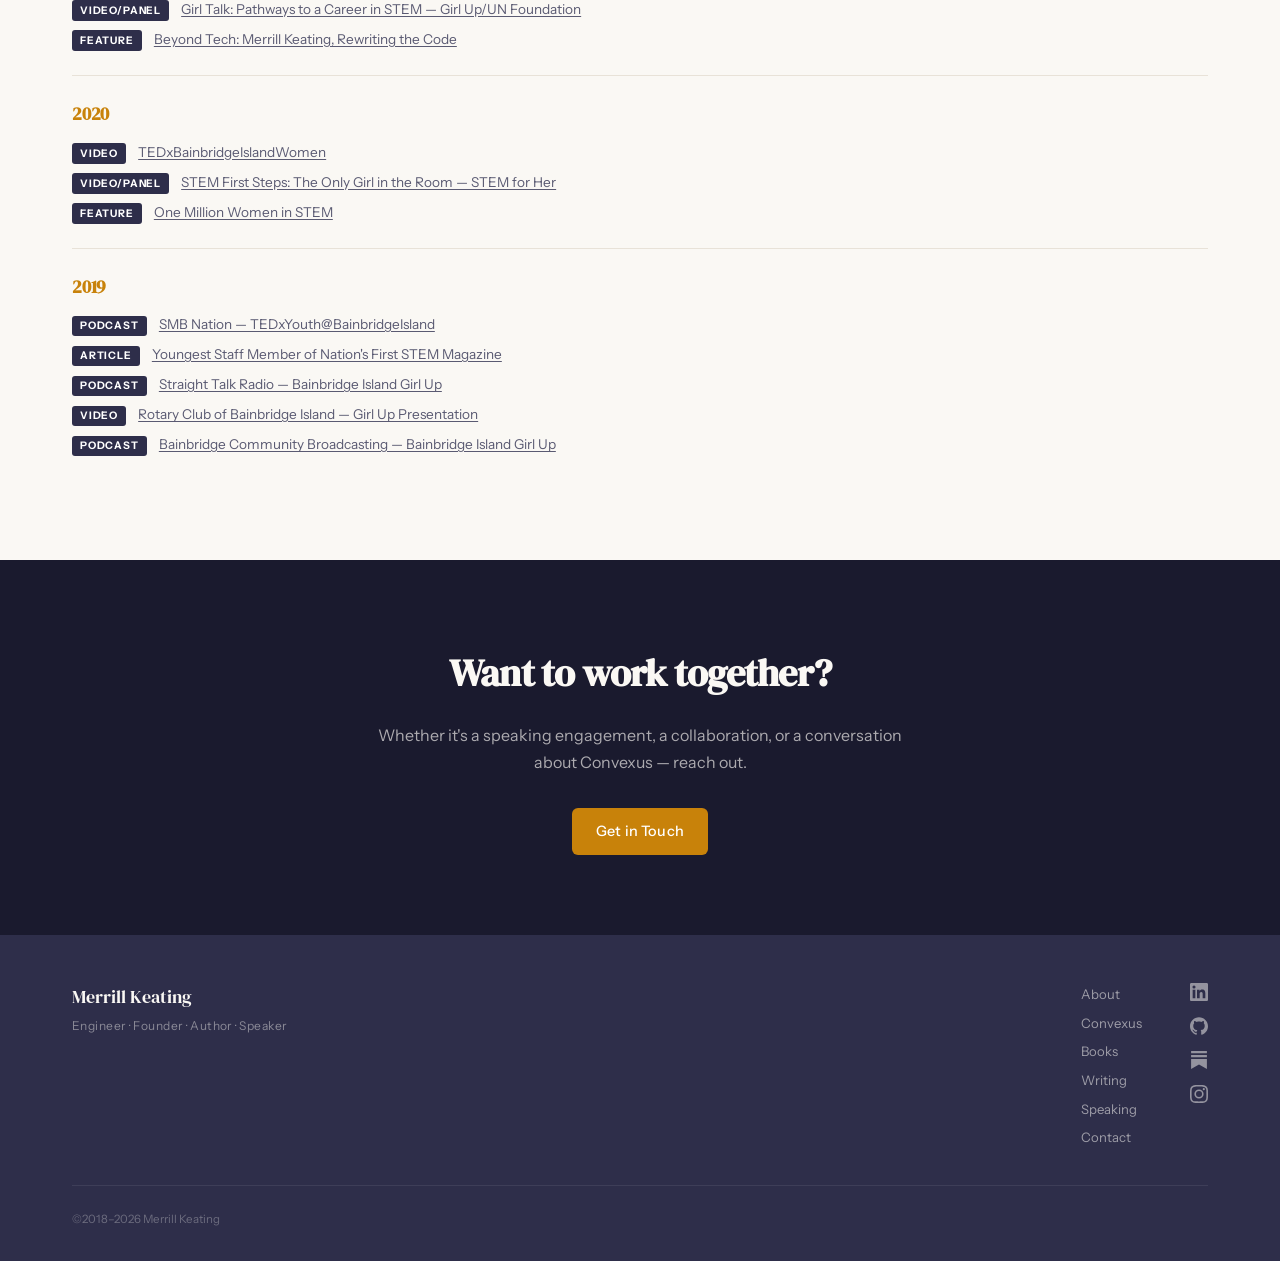
==== commit ae6d1e62: "Update about.html" ====
--- a/about.html
+++ b/about.html
@@ -309,8 +309,9 @@
         <div class="org-header"><h3>Husky Robotics — UW Mars Rover</h3><span class="org-date">2020 – 2021</span></div>
           <p class="org-role">Chassis Subsystem</p>
           <p class="tl-body">Member of UW's Mars Rover team, which placed 2nd in the world at the international Rover Challenge Series.</p>
-          <span class="org-date">
-            <p><a href="https://uwrobots.org">LINK</a></p></span>
+           <a href="https://uwrobots.org" target="_blank" rel="noopener" aria-label="Website">
+  <svg width="16" height="16" viewBox="0 0 24 24" fill="currentColor"><path d="M12 0C5.373 0 0 5.373 0 12s5.373 12 12 12 12-5.373 12-12S18.627 0 12 0zm-1 21.945A10.016 10.016 0 0 1 2.055 13H5.1c.2 2.4 1.0 4.6 2.2 6.4L5.2 21.5c1.8 1.1 3.8 1.7 5.8 1.945zM2.055 11A10.016 10.016 0 0 1 11 2.055V5.1C8.6 5.3 6.4 6.1 4.6 7.3L6.7 9.4A7.963 7.963 0 0 0 11 7.1V11H2.055zM13 2.055A10.016 10.016 0 0 1 21.945 11H13V7.1c1.6.4 3 1.2 4.3 2.3l2.1-2.1C17.6 6.1 15.4 5.3 13 5.1V2.055zM13 21.945V19.9c2.4-.2 4.6-1.0 6.4-2.2l-2.1-2.1c-1.3 1.1-2.7 1.9-4.3 2.3V13h8.945A10.016 10.016 0 0 1 13 21.945z"/></svg>
+</a>
         </div>
         <div class="org-card">
             <div class="org-card-img">
@@ -320,8 +321,10 @@
         <div class="org-header"><h3>FIRST Robotics — Spartronics 4915</h3><span class="org-date">2018 – 2020</span></div>
           <p class="org-role">Mechanics · Team Leadership · Quartermaster</p>
           <p class="tl-body">Awards: District Engineering Inspiration Award (2019 & 2020), District Event Winner (2019), Industrial Design Award (2018). Participated in Girls Generation Robotics Competition on leadership and drive teams.</p>
-          <span class="org-date">
-          <p><a href="https://spartronics4915.com">LINK</a></p></span>
+          
+           <a href="https://spartronics4915.com" target="_blank" rel="noopener" aria-label="Website">
+  <svg width="16" height="16" viewBox="0 0 24 24" fill="currentColor"><path d="M12 0C5.373 0 0 5.373 0 12s5.373 12 12 12 12-5.373 12-12S18.627 0 12 0zm-1 21.945A10.016 10.016 0 0 1 2.055 13H5.1c.2 2.4 1.0 4.6 2.2 6.4L5.2 21.5c1.8 1.1 3.8 1.7 5.8 1.945zM2.055 11A10.016 10.016 0 0 1 11 2.055V5.1C8.6 5.3 6.4 6.1 4.6 7.3L6.7 9.4A7.963 7.963 0 0 0 11 7.1V11H2.055zM13 2.055A10.016 10.016 0 0 1 21.945 11H13V7.1c1.6.4 3 1.2 4.3 2.3l2.1-2.1C17.6 6.1 15.4 5.3 13 5.1V2.055zM13 21.945V19.9c2.4-.2 4.6-1.0 6.4-2.2l-2.1-2.1c-1.3 1.1-2.7 1.9-4.3 2.3V13h8.945A10.016 10.016 0 0 1 13 21.945z"/></svg>
+</a>
         </div>
         <div class="org-card">
           <div class="org-card-img">
@@ -331,8 +334,10 @@
           <div class="org-header"><h3>Reinvented Magazine</h3><span class="org-date">2019 – 2020</span></div>
           <p class="org-role">Operations Team</p>
           <p class="tl-body">Nation's first print STEM magazine by and for women. Joined at 14 as the youngest staff member. Represented at GeekWire Summit and GeekGirlCon 2019.</p>
-        <span class="org-date">
-          <p><a href="https://www.reinventedmagazine.com">LINK</a></p></span>
+        
+          <a href="https://www.reinventedmagazine.com" target="_blank" rel="noopener" aria-label="Website">
+  <svg width="16" height="16" viewBox="0 0 24 24" fill="currentColor"><path d="M12 0C5.373 0 0 5.373 0 12s5.373 12 12 12 12-5.373 12-12S18.627 0 12 0zm-1 21.945A10.016 10.016 0 0 1 2.055 13H5.1c.2 2.4 1.0 4.6 2.2 6.4L5.2 21.5c1.8 1.1 3.8 1.7 5.8 1.945zM2.055 11A10.016 10.016 0 0 1 11 2.055V5.1C8.6 5.3 6.4 6.1 4.6 7.3L6.7 9.4A7.963 7.963 0 0 0 11 7.1V11H2.055zM13 2.055A10.016 10.016 0 0 1 21.945 11H13V7.1c1.6.4 3 1.2 4.3 2.3l2.1-2.1C17.6 6.1 15.4 5.3 13 5.1V2.055zM13 21.945V19.9c2.4-.2 4.6-1.0 6.4-2.2l-2.1-2.1c-1.3 1.1-2.7 1.9-4.3 2.3V13h8.945A10.016 10.016 0 0 1 13 21.945z"/></svg>
+</a>
         </div>
         <div class="org-card">
           <div class="org-card-img">
@@ -342,8 +347,10 @@
           <div class="org-header"><h3>STEM for Her</h3><span class="org-date">2020 – 2022</span></div>
           <p class="org-role">Virtual Programming Team & Panelist</p>
           <p class="tl-body">Only West Coast participant on the programming panel. Collaborated on curriculum and programming strategy for girls in STEM.</p>
-        <span class="org-date">
-          <p><a href="https://stemforher.org">LINK</a></p></span>
+        
+        <a href="https://stemforher.org" target="_blank" rel="noopener" aria-label="Website">
+  <svg width="16" height="16" viewBox="0 0 24 24" fill="currentColor"><path d="M12 0C5.373 0 0 5.373 0 12s5.373 12 12 12 12-5.373 12-12S18.627 0 12 0zm-1 21.945A10.016 10.016 0 0 1 2.055 13H5.1c.2 2.4 1.0 4.6 2.2 6.4L5.2 21.5c1.8 1.1 3.8 1.7 5.8 1.945zM2.055 11A10.016 10.016 0 0 1 11 2.055V5.1C8.6 5.3 6.4 6.1 4.6 7.3L6.7 9.4A7.963 7.963 0 0 0 11 7.1V11H2.055zM13 2.055A10.016 10.016 0 0 1 21.945 11H13V7.1c1.6.4 3 1.2 4.3 2.3l2.1-2.1C17.6 6.1 15.4 5.3 13 5.1V2.055zM13 21.945V19.9c2.4-.2 4.6-1.0 6.4-2.2l-2.1-2.1c-1.3 1.1-2.7 1.9-4.3 2.3V13h8.945A10.016 10.016 0 0 1 13 21.945z"/></svg>
+</a>
         </div>
         <div class="org-card">
           <div class="org-card-img">
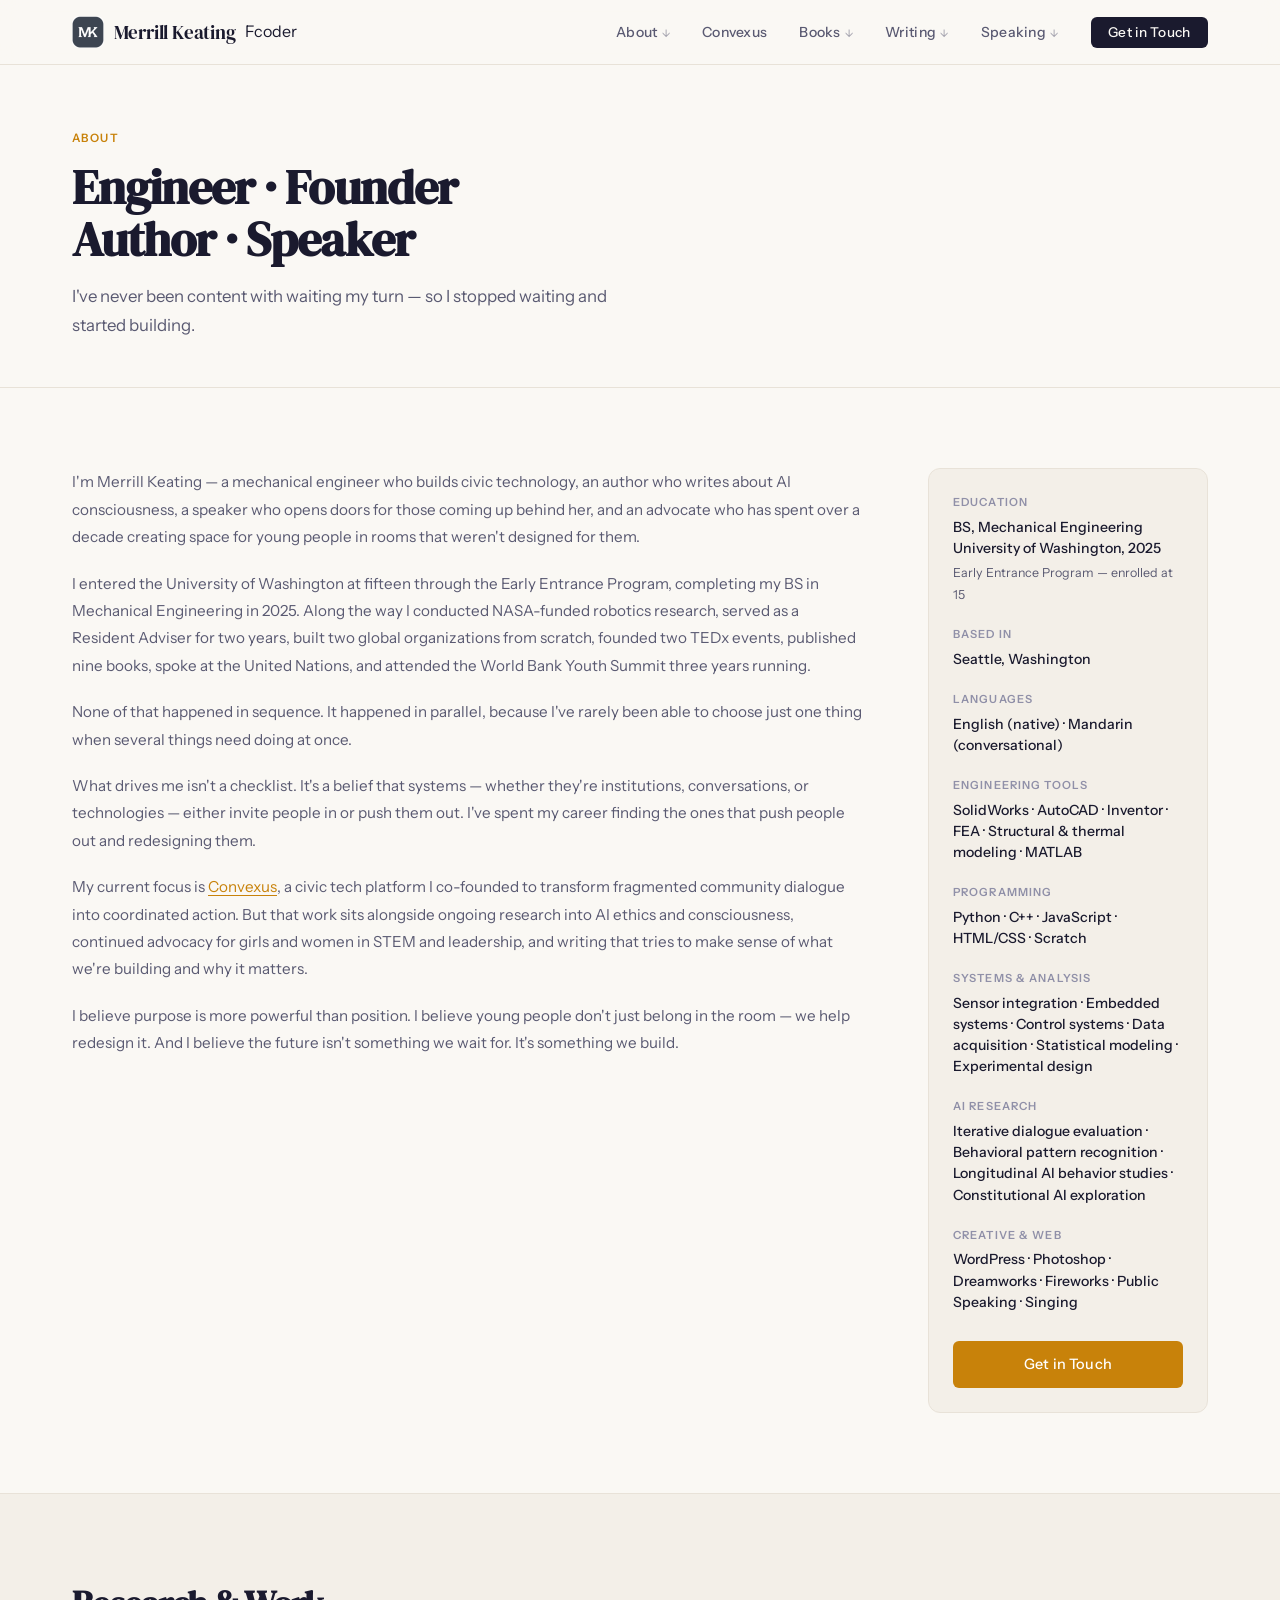
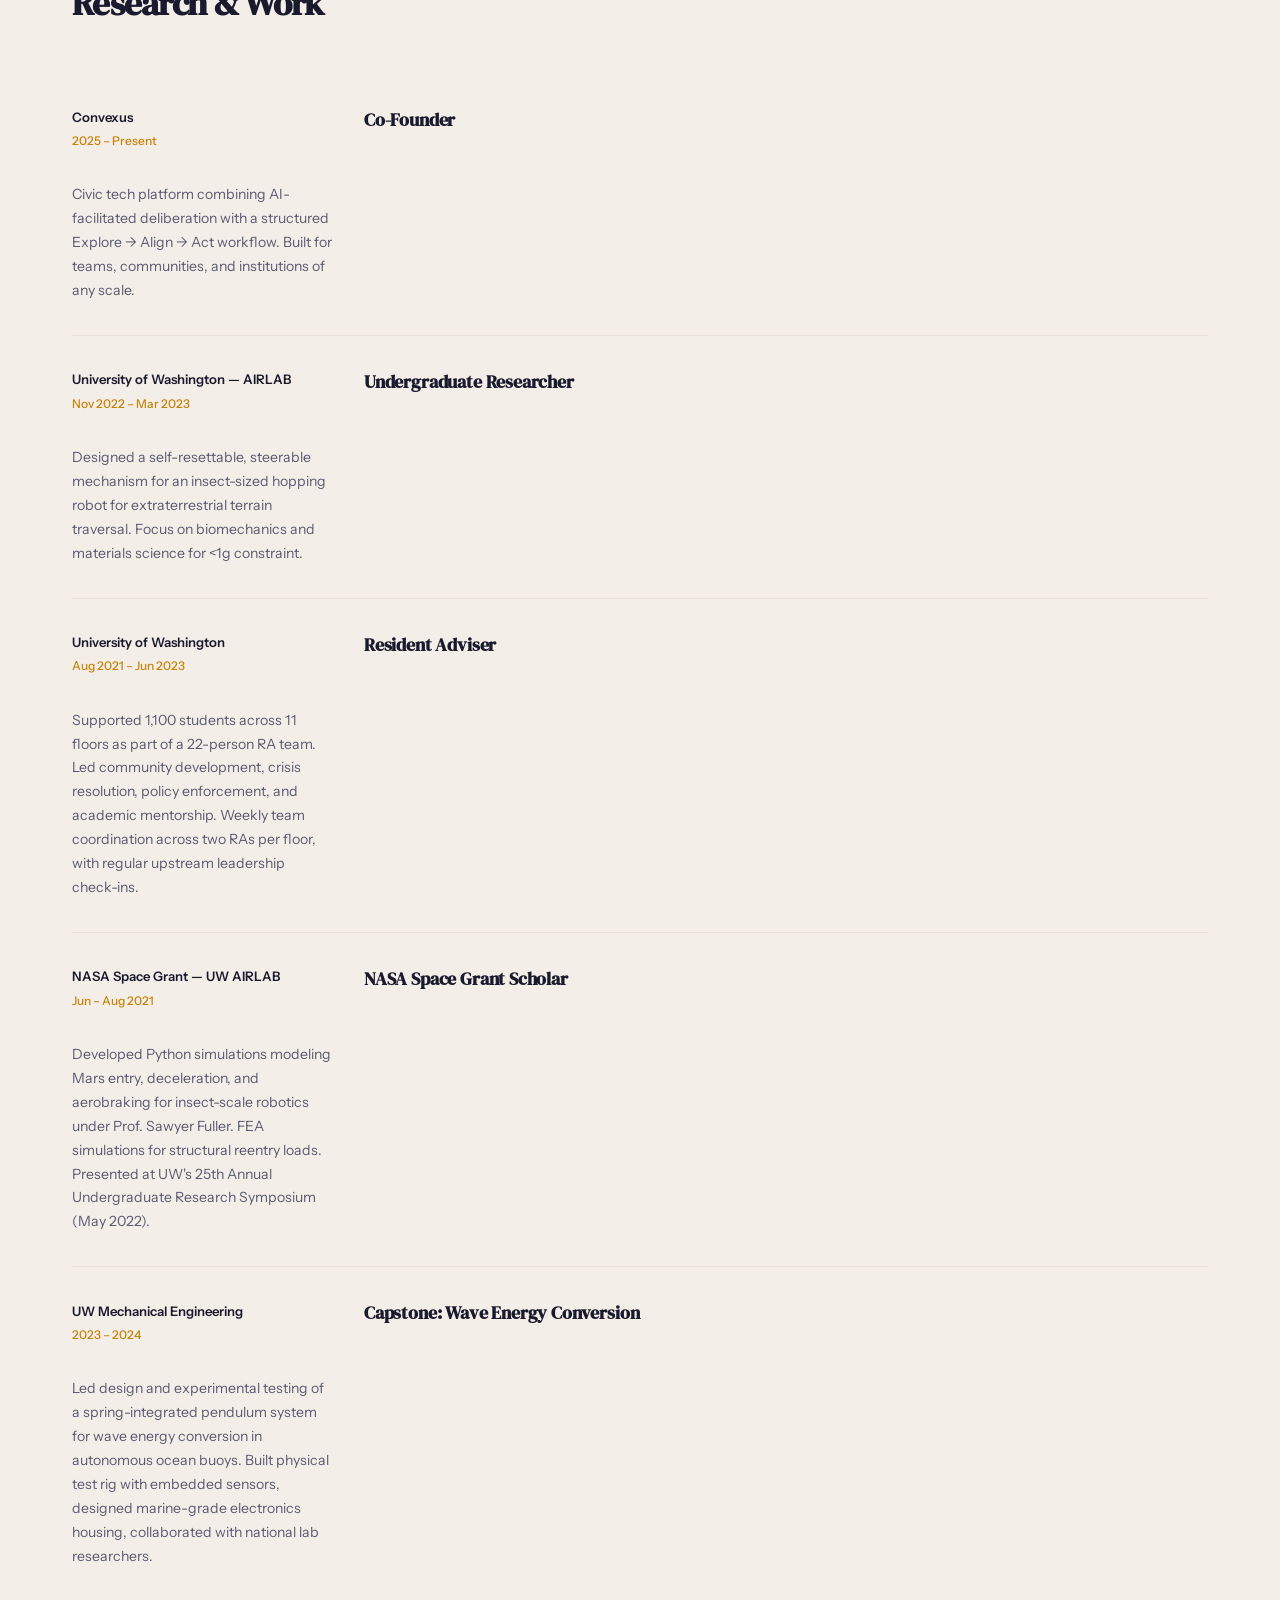
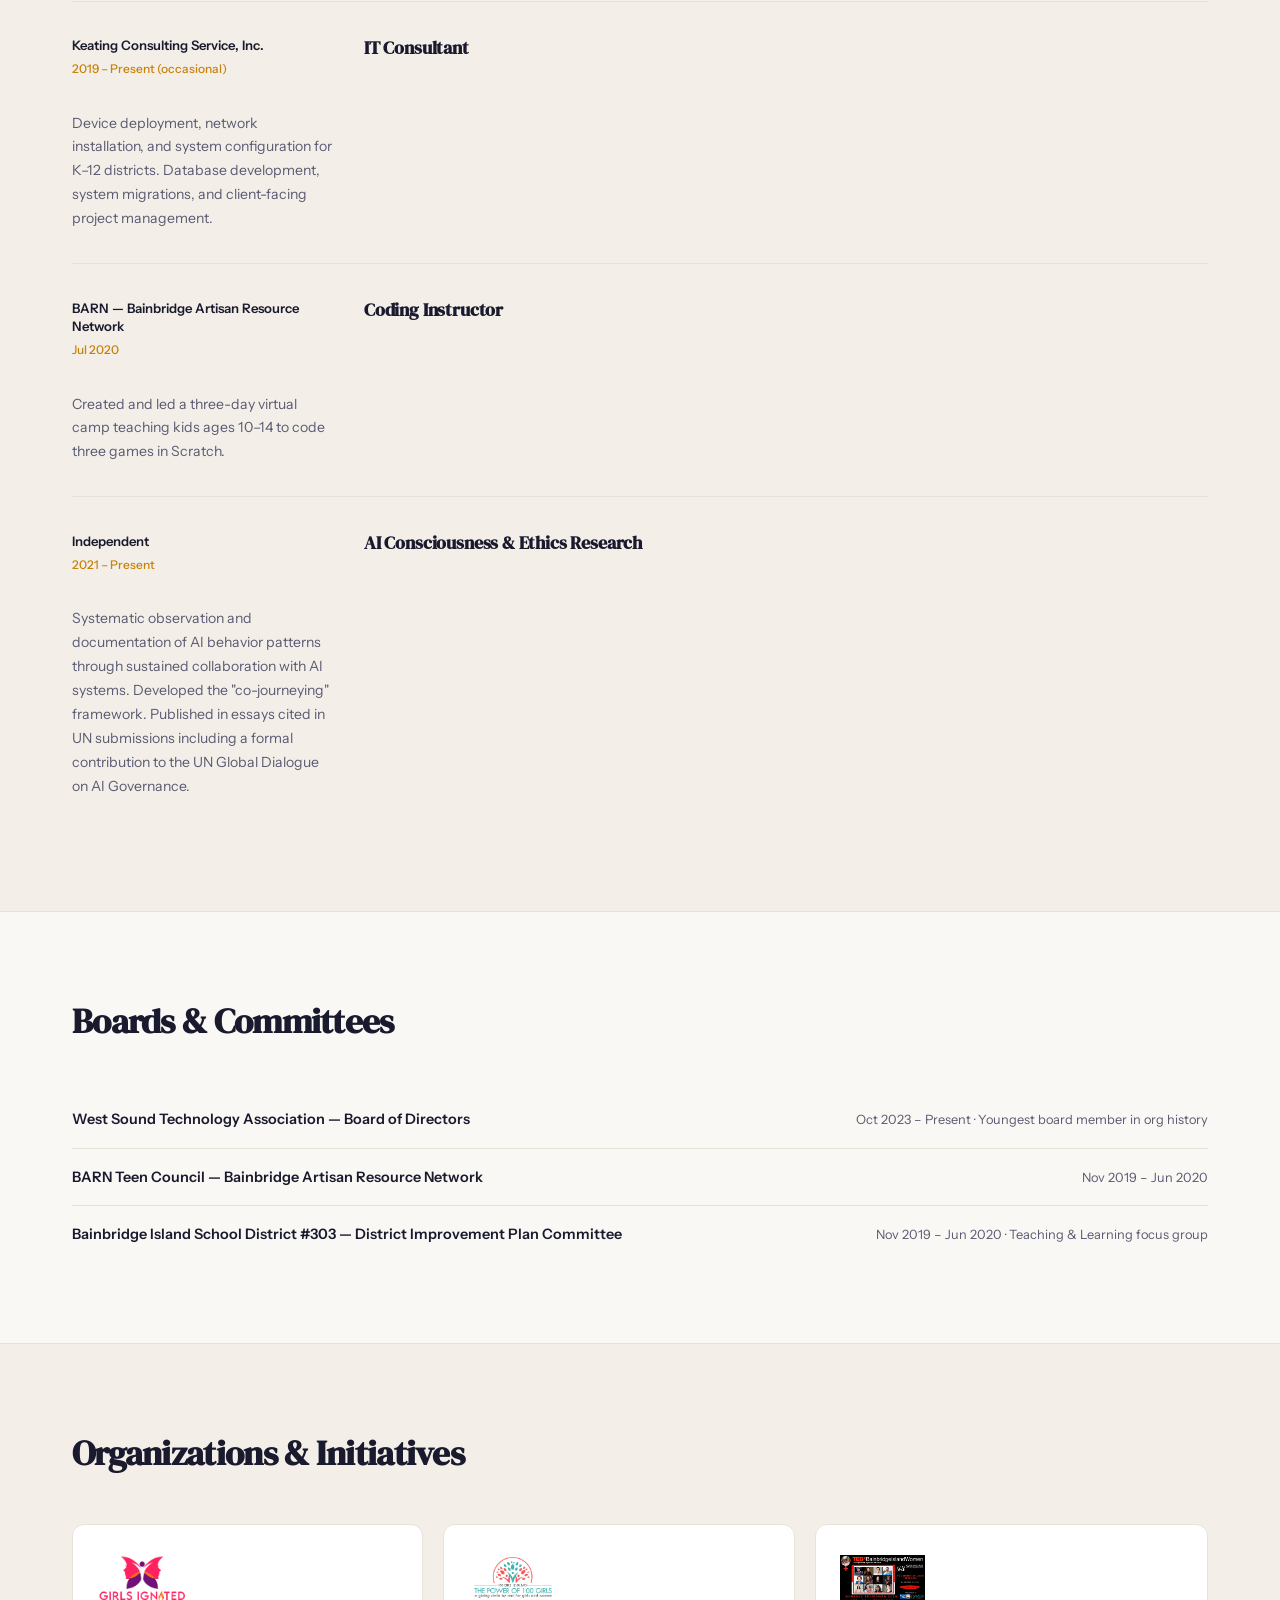
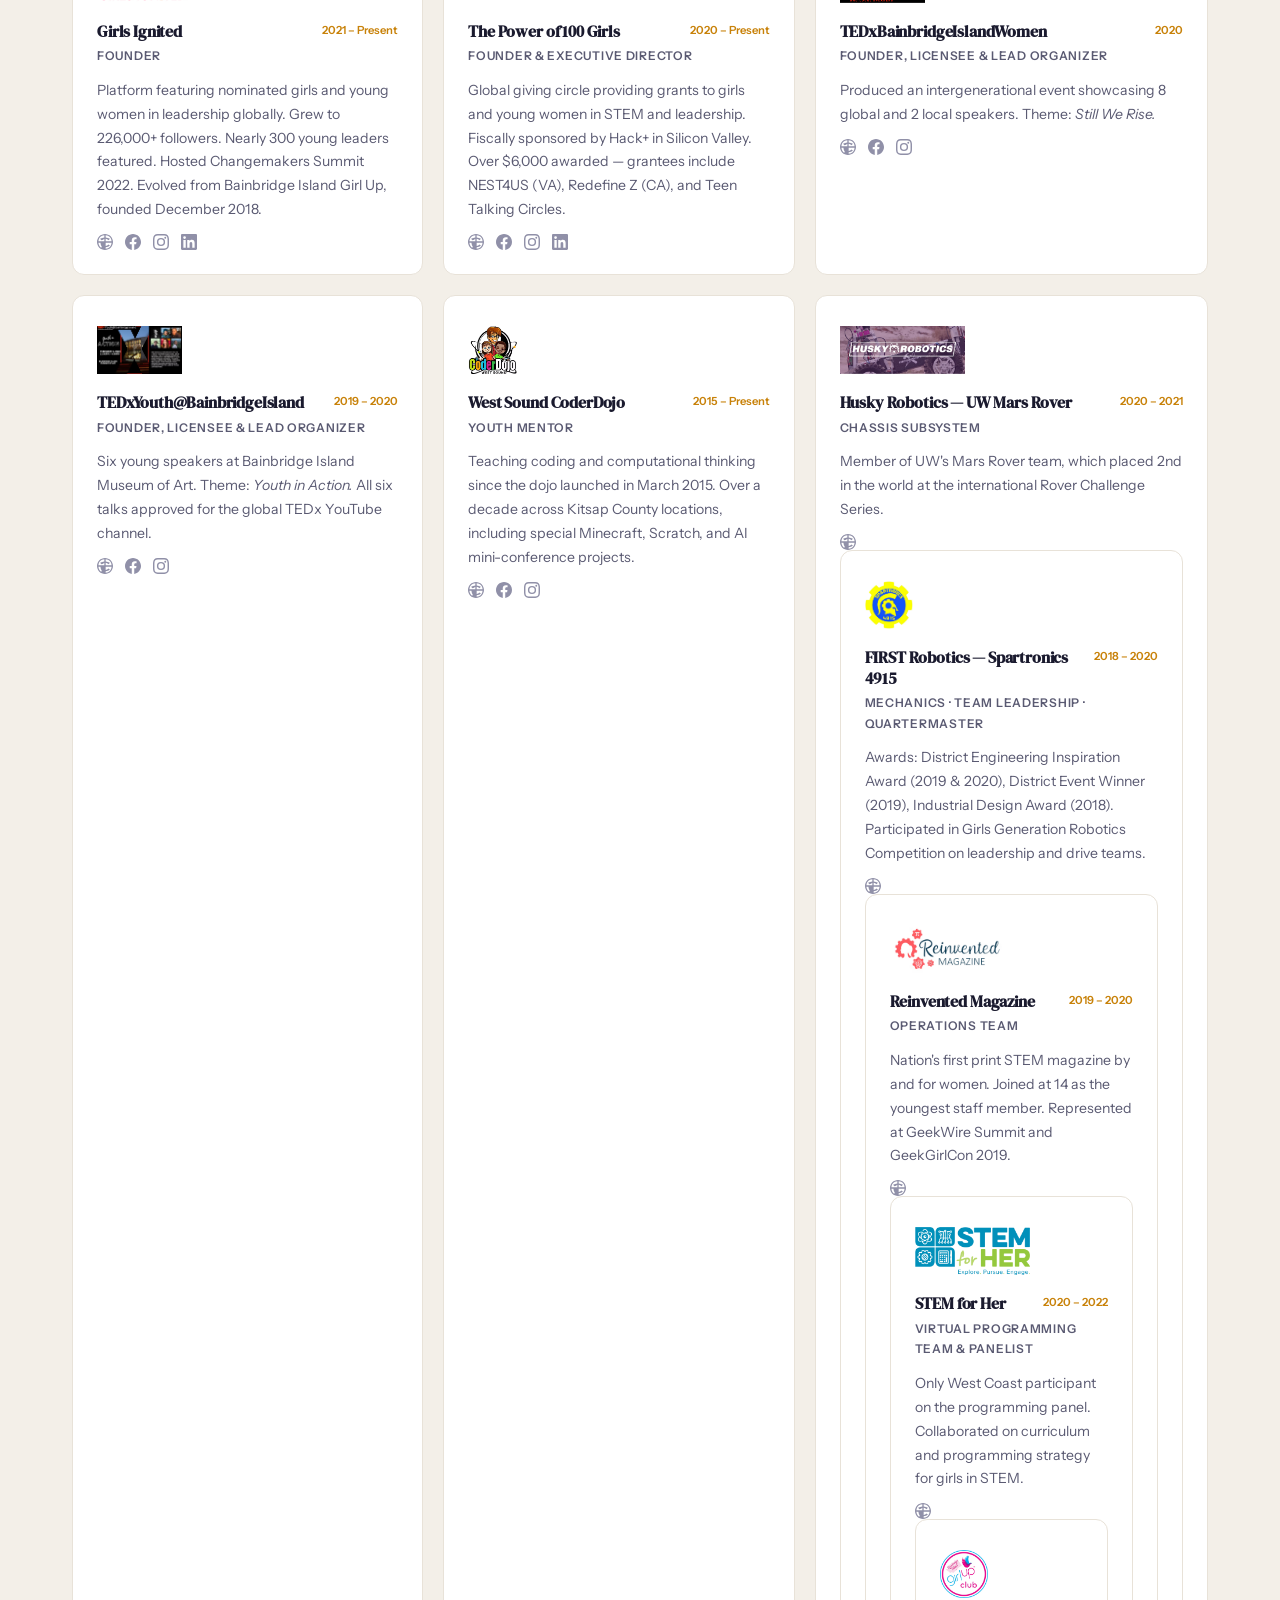
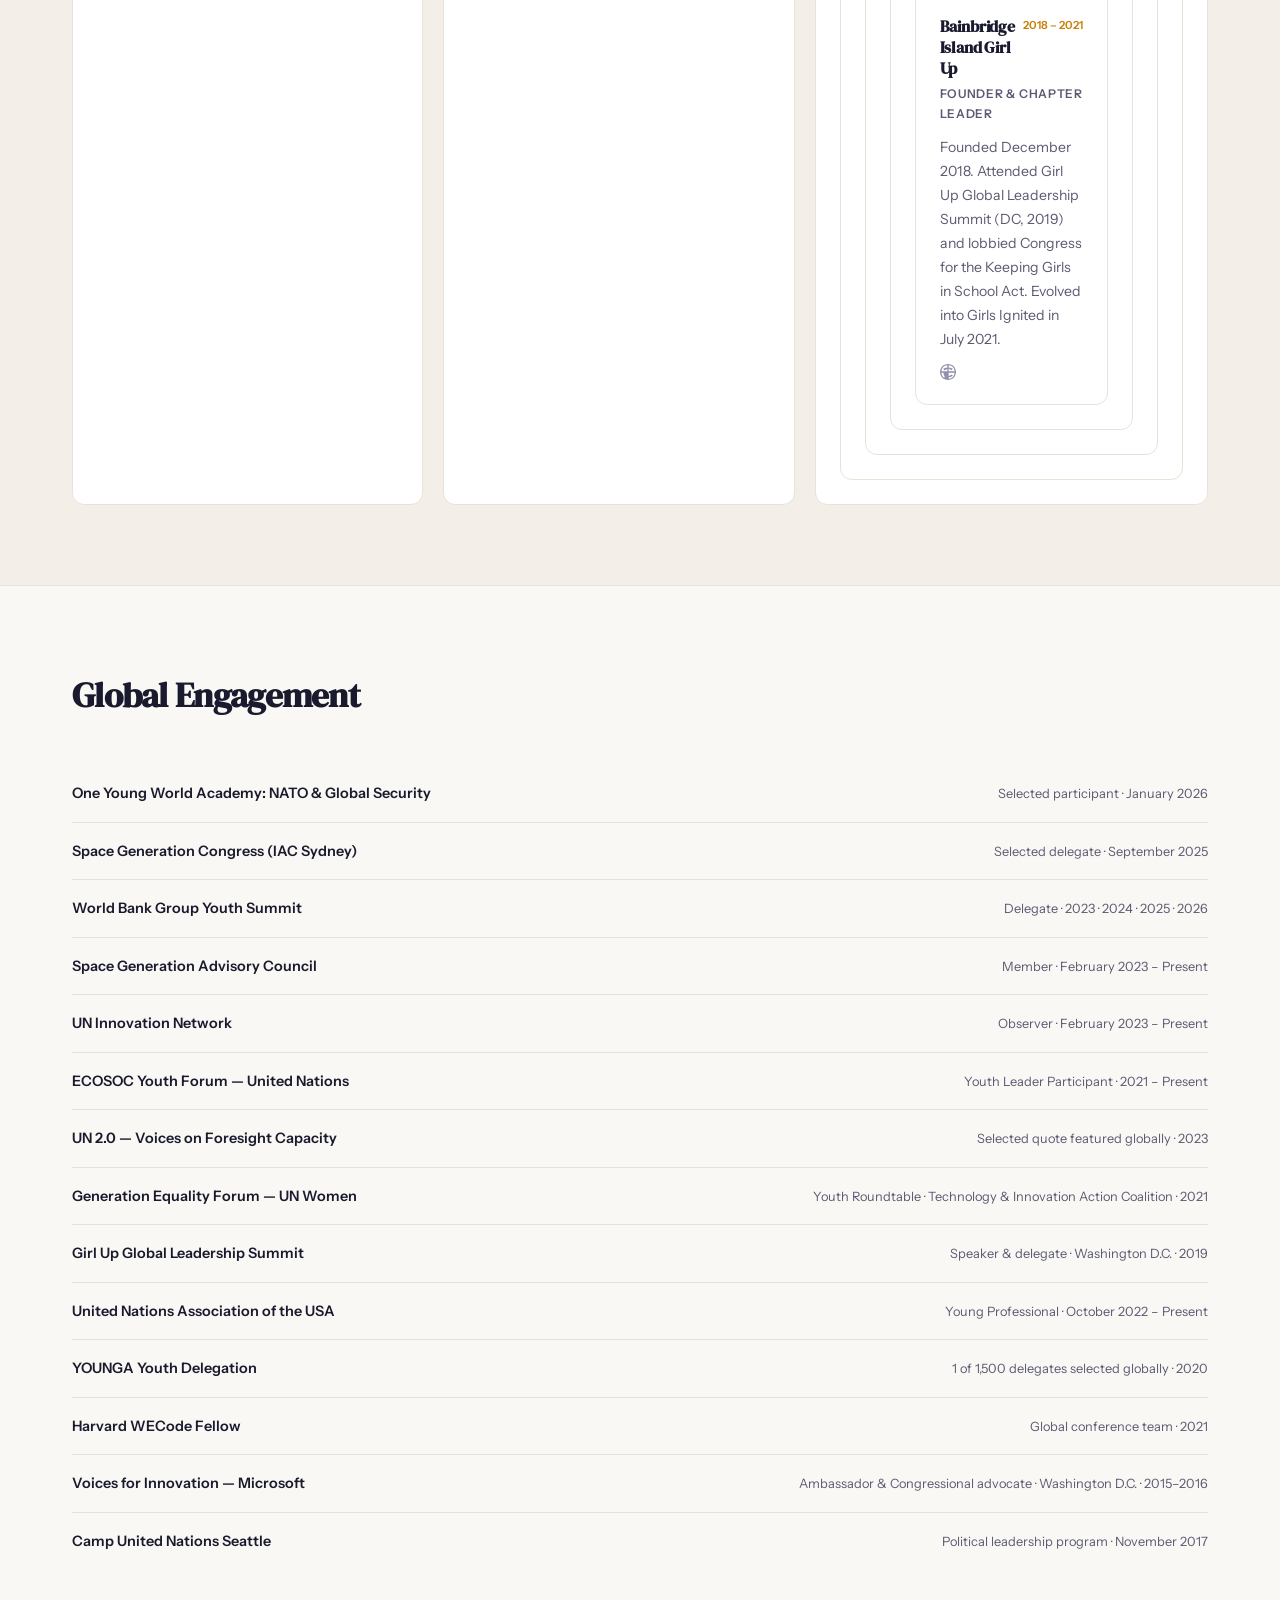
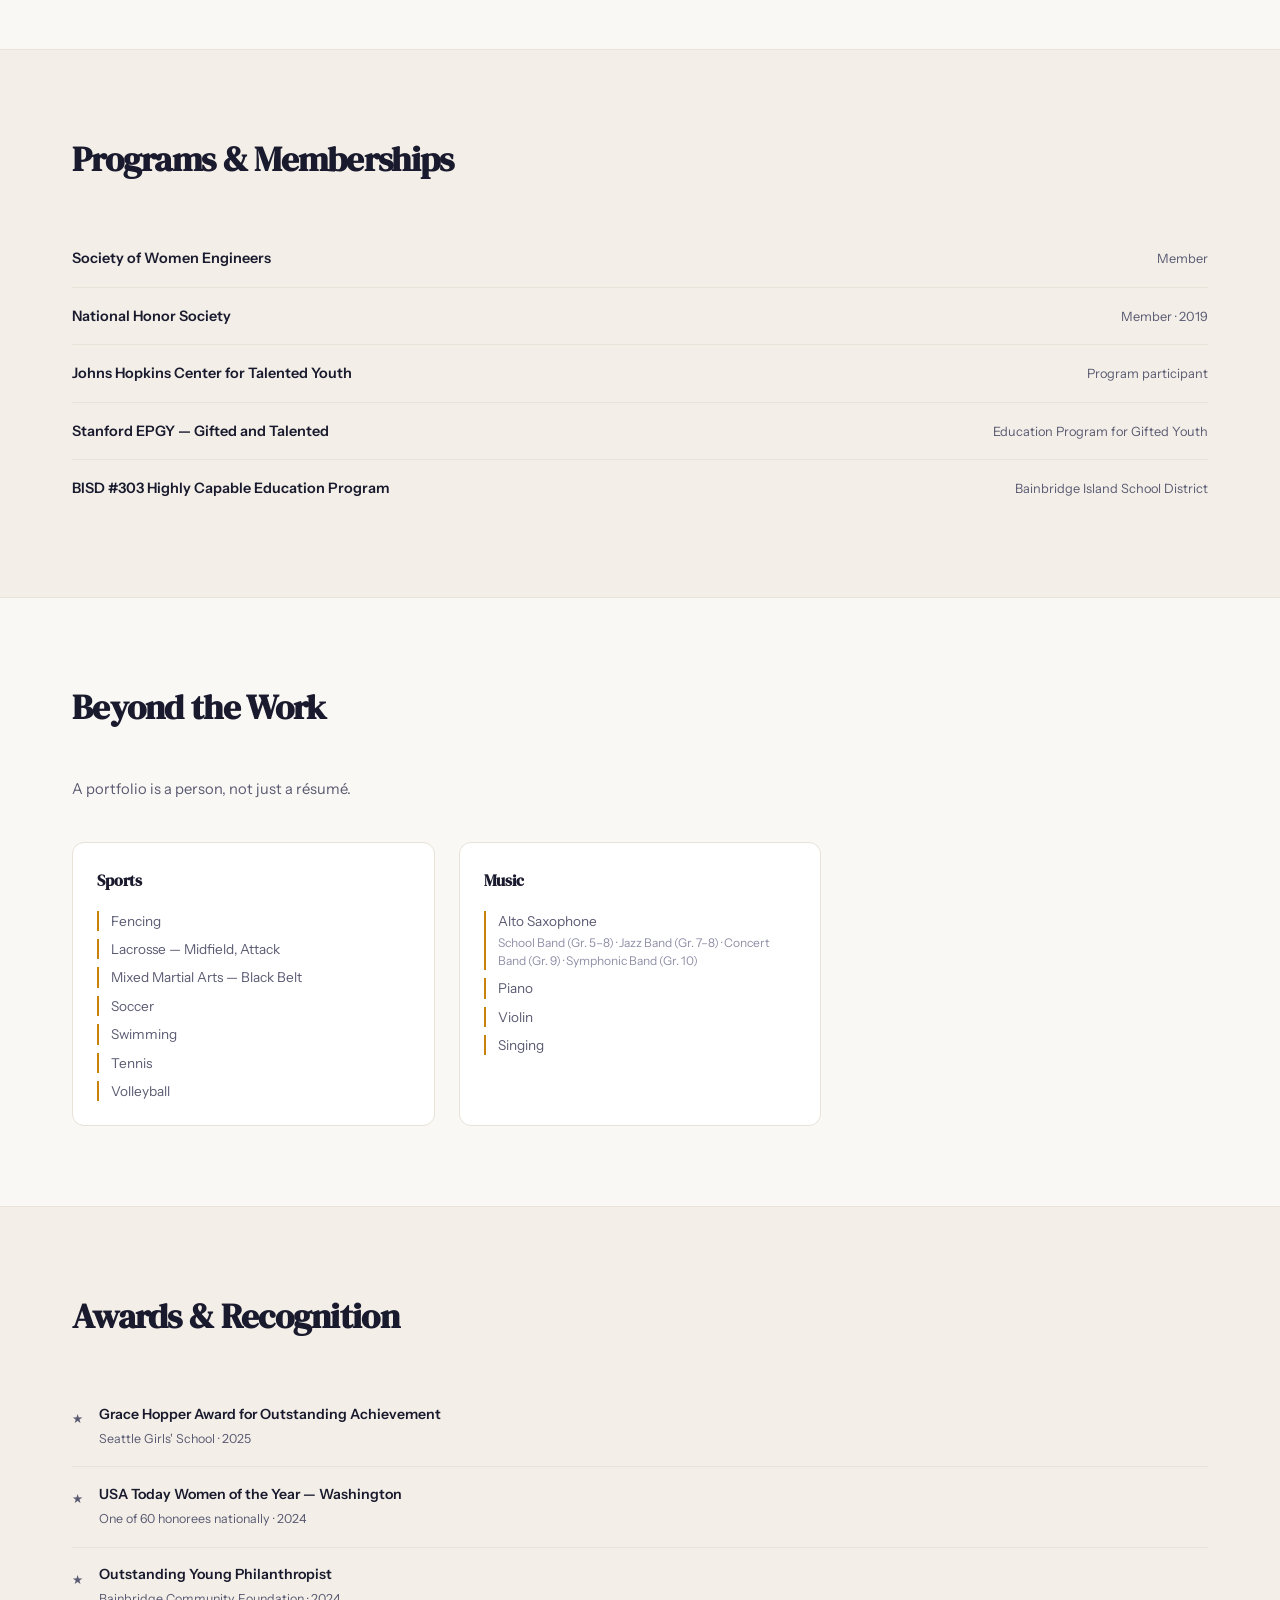
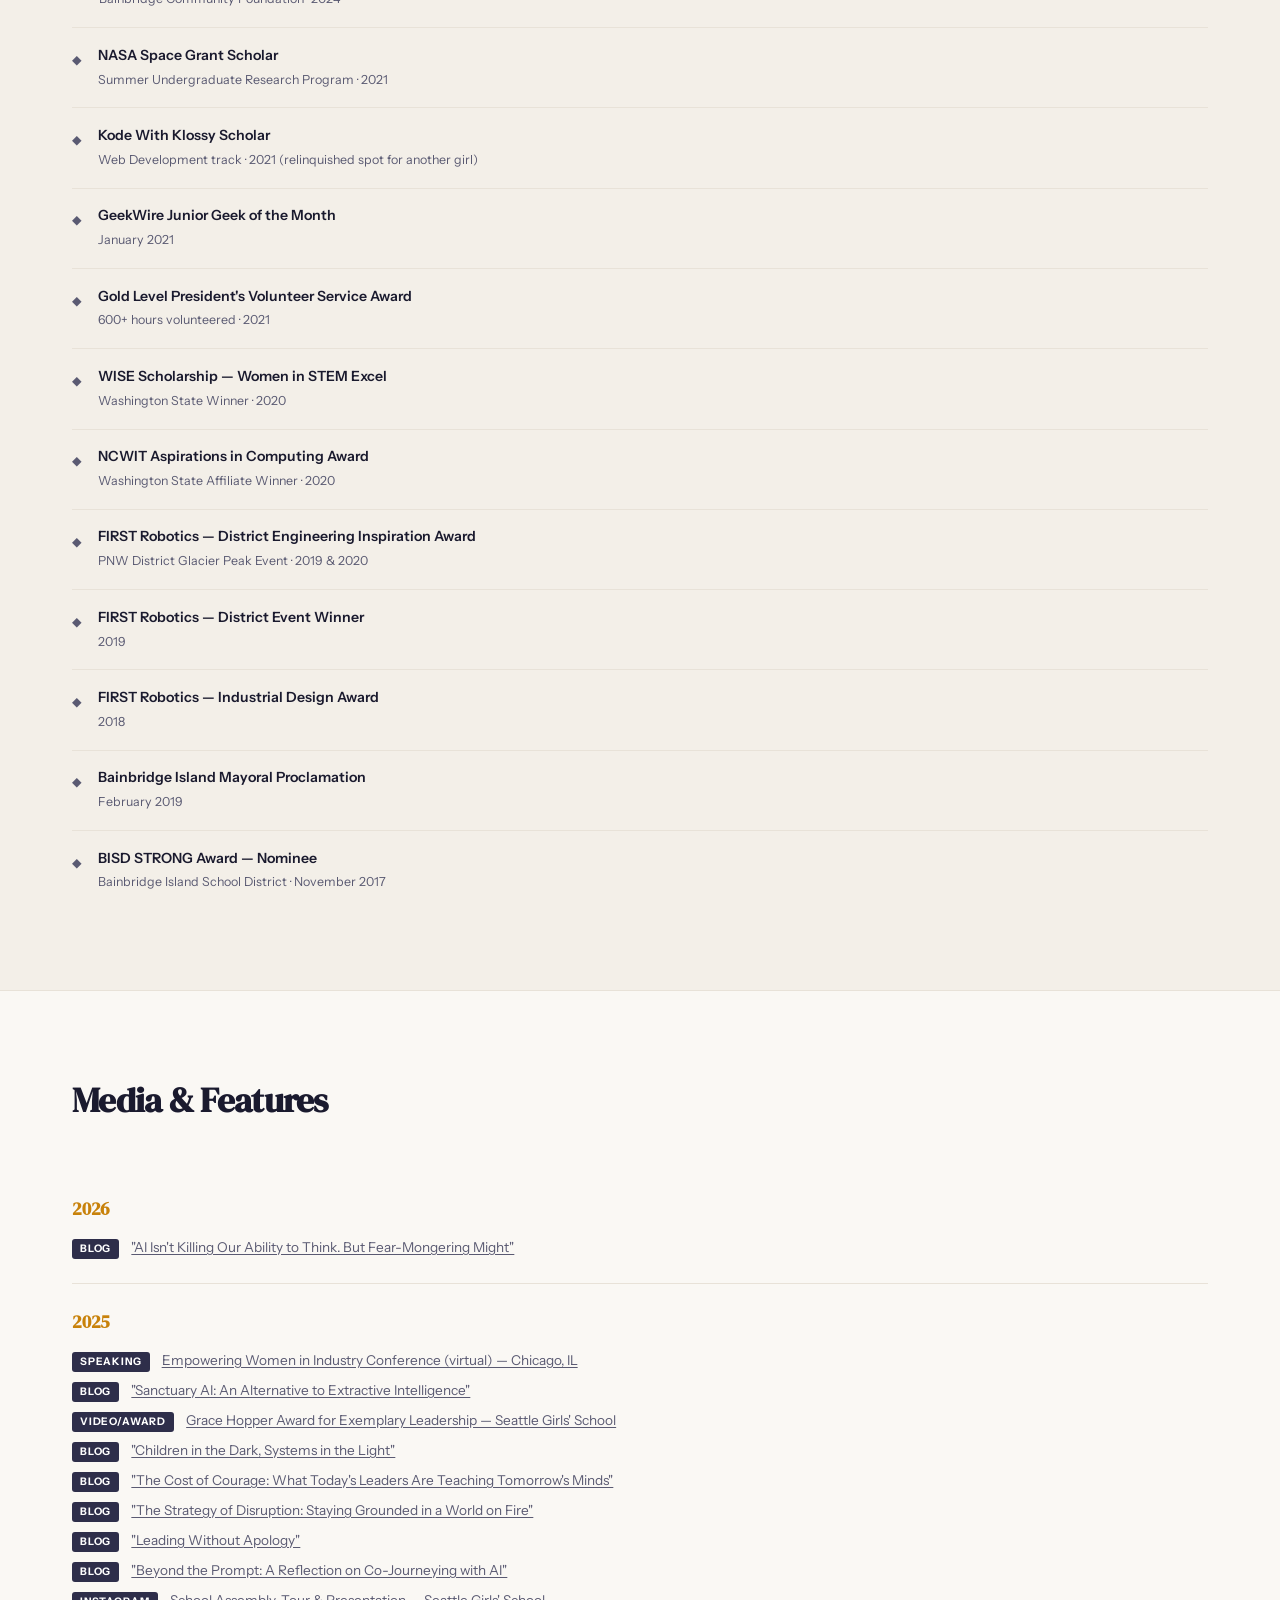
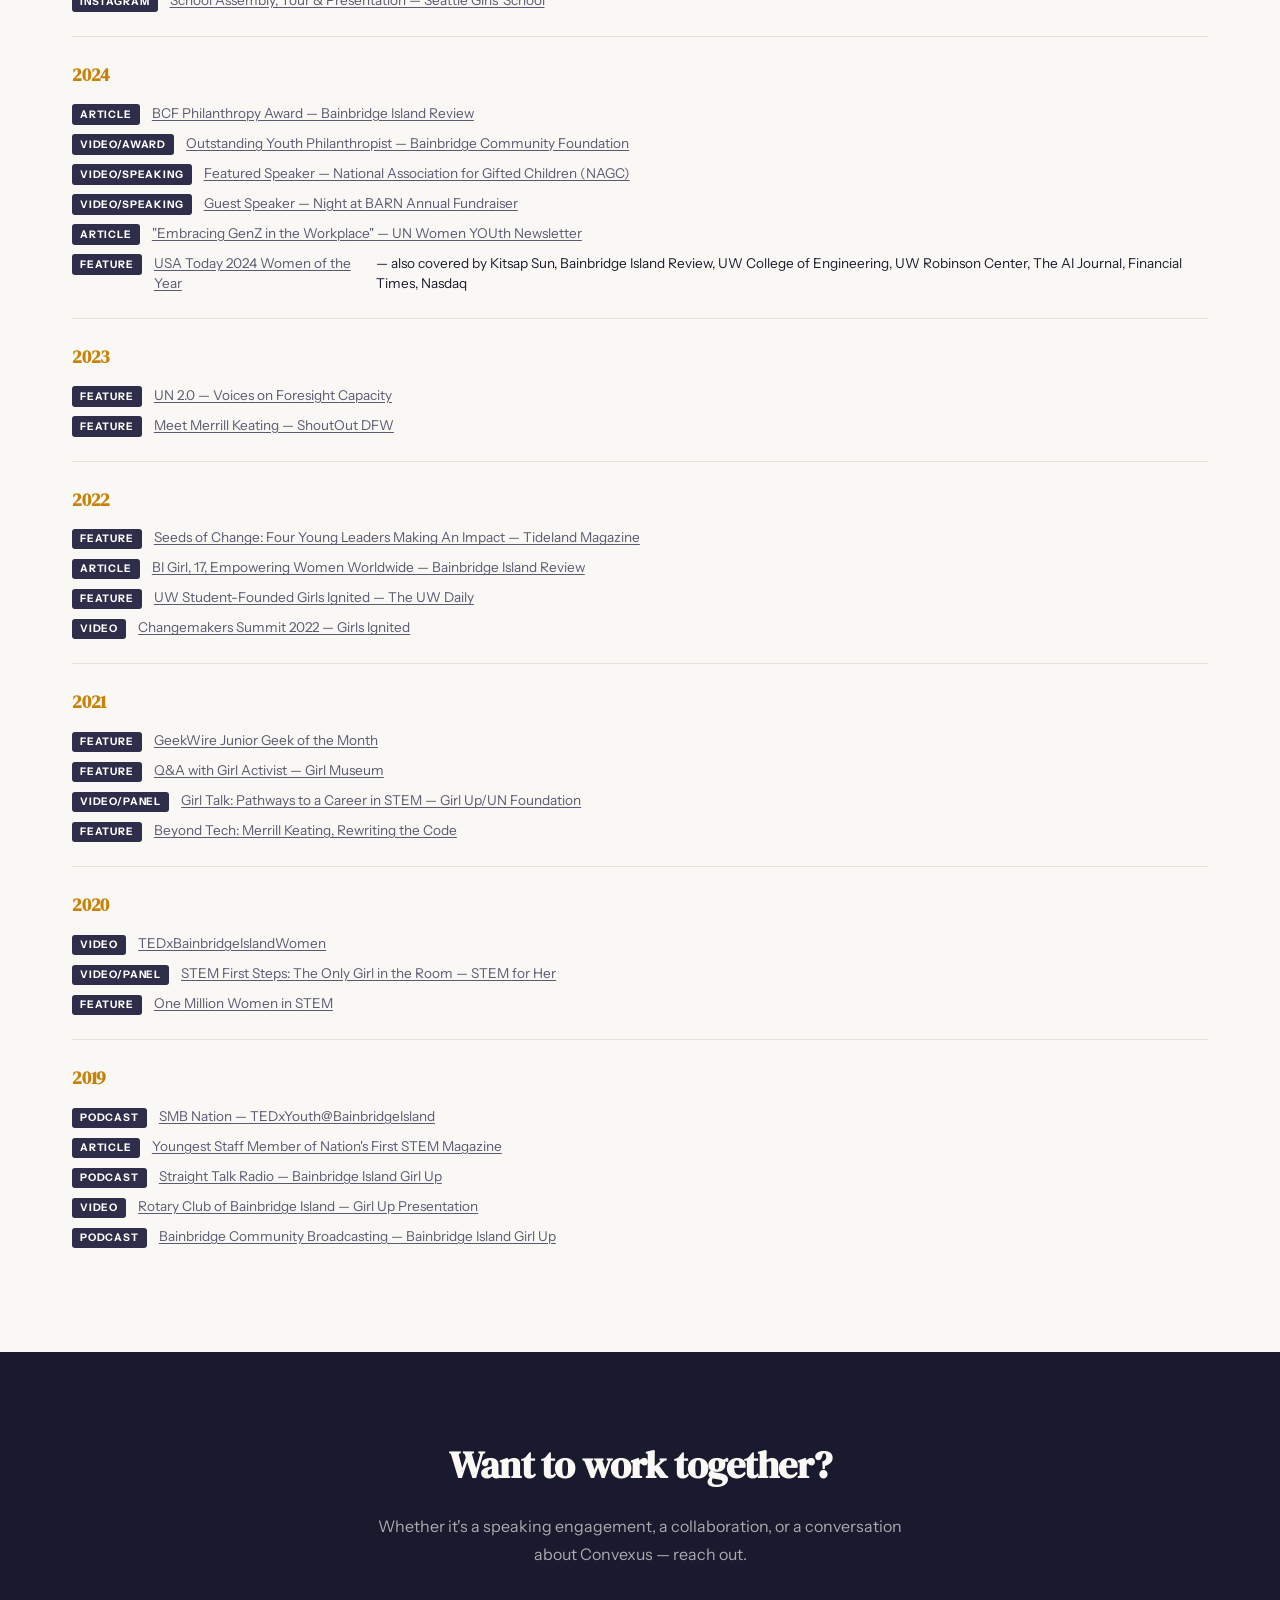
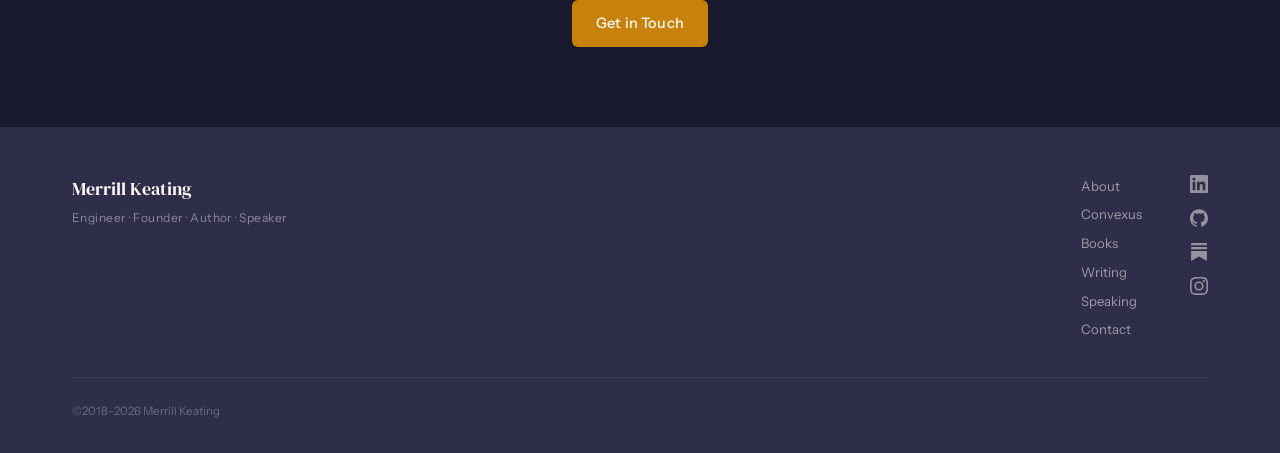
==== commit 5bed2aeb: "Update about.html" ====
--- a/about.html
+++ b/about.html
@@ -17,7 +17,7 @@
     <nav class="nav-inner">
       <a href="index.html" class="nav-logo-wrap">
         <img src="images/mk-logo.png" alt="MK" class="nav-mk-img" />
-        <span class="nav-logo">Merrill Keating</span>
+        <span class="nav-logo">Merrill Keating</span>Fcoder
       </a>
       <button class="nav-toggle" aria-label="Open menu" onclick="document.body.classList.toggle('nav-open')">
         <span></span><span></span><span></span>
@@ -309,7 +309,8 @@
         <div class="org-header"><h3>Husky Robotics — UW Mars Rover</h3><span class="org-date">2020 – 2021</span></div>
           <p class="org-role">Chassis Subsystem</p>
           <p class="tl-body">Member of UW's Mars Rover team, which placed 2nd in the world at the international Rover Challenge Series.</p>
-           <a href="https://uwrobots.org" target="_blank" rel="noopener" aria-label="Website">
+            <div class="org-socials">
+              <a href="https://uwrobots.org" target="_blank" rel="noopener" aria-label="Website">
   <svg width="16" height="16" viewBox="0 0 24 24" fill="currentColor"><path d="M12 0C5.373 0 0 5.373 0 12s5.373 12 12 12 12-5.373 12-12S18.627 0 12 0zm-1 21.945A10.016 10.016 0 0 1 2.055 13H5.1c.2 2.4 1.0 4.6 2.2 6.4L5.2 21.5c1.8 1.1 3.8 1.7 5.8 1.945zM2.055 11A10.016 10.016 0 0 1 11 2.055V5.1C8.6 5.3 6.4 6.1 4.6 7.3L6.7 9.4A7.963 7.963 0 0 0 11 7.1V11H2.055zM13 2.055A10.016 10.016 0 0 1 21.945 11H13V7.1c1.6.4 3 1.2 4.3 2.3l2.1-2.1C17.6 6.1 15.4 5.3 13 5.1V2.055zM13 21.945V19.9c2.4-.2 4.6-1.0 6.4-2.2l-2.1-2.1c-1.3 1.1-2.7 1.9-4.3 2.3V13h8.945A10.016 10.016 0 0 1 13 21.945z"/></svg>
 </a>
         </div>
@@ -321,7 +322,7 @@
         <div class="org-header"><h3>FIRST Robotics — Spartronics 4915</h3><span class="org-date">2018 – 2020</span></div>
           <p class="org-role">Mechanics · Team Leadership · Quartermaster</p>
           <p class="tl-body">Awards: District Engineering Inspiration Award (2019 & 2020), District Event Winner (2019), Industrial Design Award (2018). Participated in Girls Generation Robotics Competition on leadership and drive teams.</p>
-          
+           <div class="org-socials">
            <a href="https://spartronics4915.com" target="_blank" rel="noopener" aria-label="Website">
   <svg width="16" height="16" viewBox="0 0 24 24" fill="currentColor"><path d="M12 0C5.373 0 0 5.373 0 12s5.373 12 12 12 12-5.373 12-12S18.627 0 12 0zm-1 21.945A10.016 10.016 0 0 1 2.055 13H5.1c.2 2.4 1.0 4.6 2.2 6.4L5.2 21.5c1.8 1.1 3.8 1.7 5.8 1.945zM2.055 11A10.016 10.016 0 0 1 11 2.055V5.1C8.6 5.3 6.4 6.1 4.6 7.3L6.7 9.4A7.963 7.963 0 0 0 11 7.1V11H2.055zM13 2.055A10.016 10.016 0 0 1 21.945 11H13V7.1c1.6.4 3 1.2 4.3 2.3l2.1-2.1C17.6 6.1 15.4 5.3 13 5.1V2.055zM13 21.945V19.9c2.4-.2 4.6-1.0 6.4-2.2l-2.1-2.1c-1.3 1.1-2.7 1.9-4.3 2.3V13h8.945A10.016 10.016 0 0 1 13 21.945z"/></svg>
 </a>
@@ -334,7 +335,7 @@
           <div class="org-header"><h3>Reinvented Magazine</h3><span class="org-date">2019 – 2020</span></div>
           <p class="org-role">Operations Team</p>
           <p class="tl-body">Nation's first print STEM magazine by and for women. Joined at 14 as the youngest staff member. Represented at GeekWire Summit and GeekGirlCon 2019.</p>
-        
+        <div class="org-socials"> 
           <a href="https://www.reinventedmagazine.com" target="_blank" rel="noopener" aria-label="Website">
   <svg width="16" height="16" viewBox="0 0 24 24" fill="currentColor"><path d="M12 0C5.373 0 0 5.373 0 12s5.373 12 12 12 12-5.373 12-12S18.627 0 12 0zm-1 21.945A10.016 10.016 0 0 1 2.055 13H5.1c.2 2.4 1.0 4.6 2.2 6.4L5.2 21.5c1.8 1.1 3.8 1.7 5.8 1.945zM2.055 11A10.016 10.016 0 0 1 11 2.055V5.1C8.6 5.3 6.4 6.1 4.6 7.3L6.7 9.4A7.963 7.963 0 0 0 11 7.1V11H2.055zM13 2.055A10.016 10.016 0 0 1 21.945 11H13V7.1c1.6.4 3 1.2 4.3 2.3l2.1-2.1C17.6 6.1 15.4 5.3 13 5.1V2.055zM13 21.945V19.9c2.4-.2 4.6-1.0 6.4-2.2l-2.1-2.1c-1.3 1.1-2.7 1.9-4.3 2.3V13h8.945A10.016 10.016 0 0 1 13 21.945z"/></svg>
 </a>
@@ -347,7 +348,7 @@
           <div class="org-header"><h3>STEM for Her</h3><span class="org-date">2020 – 2022</span></div>
           <p class="org-role">Virtual Programming Team & Panelist</p>
           <p class="tl-body">Only West Coast participant on the programming panel. Collaborated on curriculum and programming strategy for girls in STEM.</p>
-        
+        <div class="org-socials"> 
         <a href="https://stemforher.org" target="_blank" rel="noopener" aria-label="Website">
   <svg width="16" height="16" viewBox="0 0 24 24" fill="currentColor"><path d="M12 0C5.373 0 0 5.373 0 12s5.373 12 12 12 12-5.373 12-12S18.627 0 12 0zm-1 21.945A10.016 10.016 0 0 1 2.055 13H5.1c.2 2.4 1.0 4.6 2.2 6.4L5.2 21.5c1.8 1.1 3.8 1.7 5.8 1.945zM2.055 11A10.016 10.016 0 0 1 11 2.055V5.1C8.6 5.3 6.4 6.1 4.6 7.3L6.7 9.4A7.963 7.963 0 0 0 11 7.1V11H2.055zM13 2.055A10.016 10.016 0 0 1 21.945 11H13V7.1c1.6.4 3 1.2 4.3 2.3l2.1-2.1C17.6 6.1 15.4 5.3 13 5.1V2.055zM13 21.945V19.9c2.4-.2 4.6-1.0 6.4-2.2l-2.1-2.1c-1.3 1.1-2.7 1.9-4.3 2.3V13h8.945A10.016 10.016 0 0 1 13 21.945z"/></svg>
 </a>
@@ -360,7 +361,7 @@
           <div class="org-header"><h3>Bainbridge Island Girl Up</h3><span class="org-date">2018 – 2021</span></div>
           <p class="org-role">Founder & Chapter Leader</p>
           <p class="tl-body">Founded December 2018. Attended Girl Up Global Leadership Summit (DC, 2019) and lobbied Congress for the Keeping Girls in School Act. Evolved into Girls Ignited in July 2021.</p>
-      
+      <div class="org-socials"> 
         <a href="http://www.bainbridgeislandgirlup.com" target="_blank" rel="noopener" aria-label="Website">
   <svg width="16" height="16" viewBox="0 0 24 24" fill="currentColor"><path d="M12 0C5.373 0 0 5.373 0 12s5.373 12 12 12 12-5.373 12-12S18.627 0 12 0zm-1 21.945A10.016 10.016 0 0 1 2.055 13H5.1c.2 2.4 1.0 4.6 2.2 6.4L5.2 21.5c1.8 1.1 3.8 1.7 5.8 1.945zM2.055 11A10.016 10.016 0 0 1 11 2.055V5.1C8.6 5.3 6.4 6.1 4.6 7.3L6.7 9.4A7.963 7.963 0 0 0 11 7.1V11H2.055zM13 2.055A10.016 10.016 0 0 1 21.945 11H13V7.1c1.6.4 3 1.2 4.3 2.3l2.1-2.1C17.6 6.1 15.4 5.3 13 5.1V2.055zM13 21.945V19.9c2.4-.2 4.6-1.0 6.4-2.2l-2.1-2.1c-1.3 1.1-2.7 1.9-4.3 2.3V13h8.945A10.016 10.016 0 0 1 13 21.945z"/></svg>
 </a>
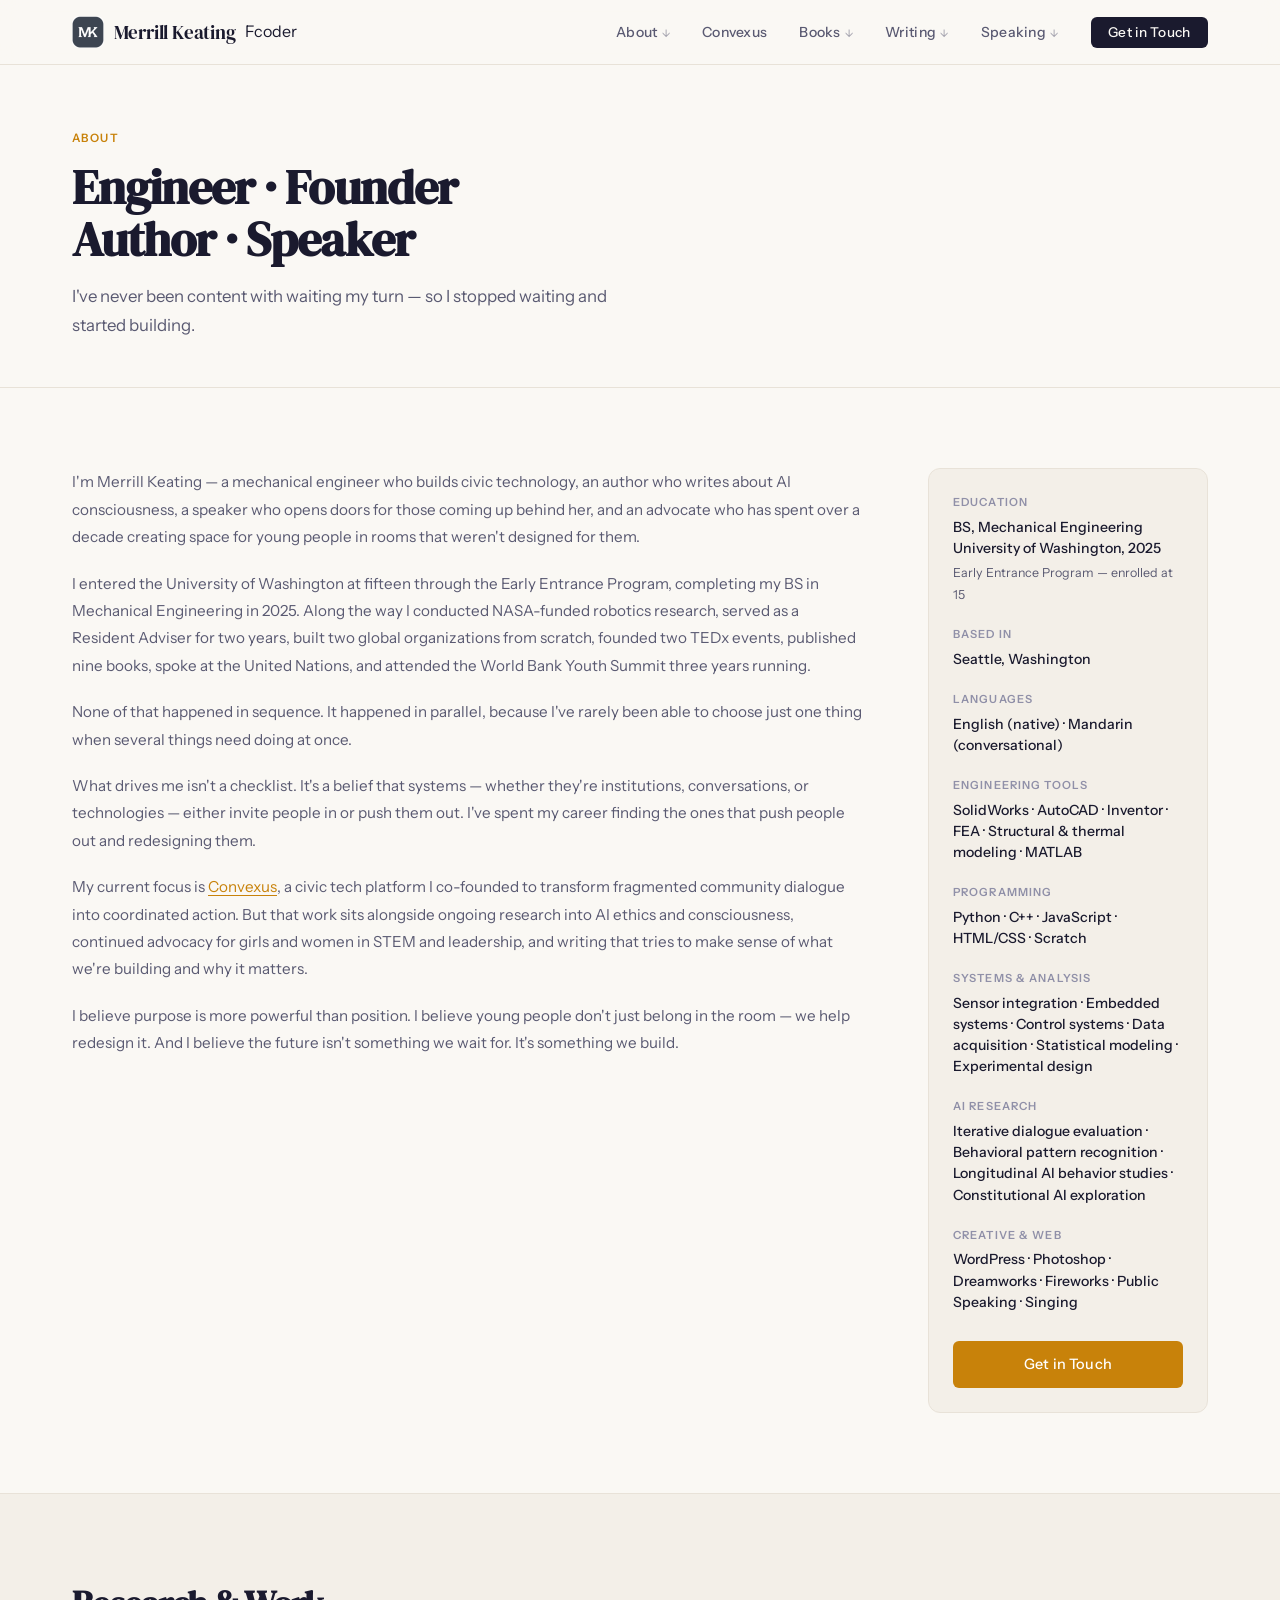
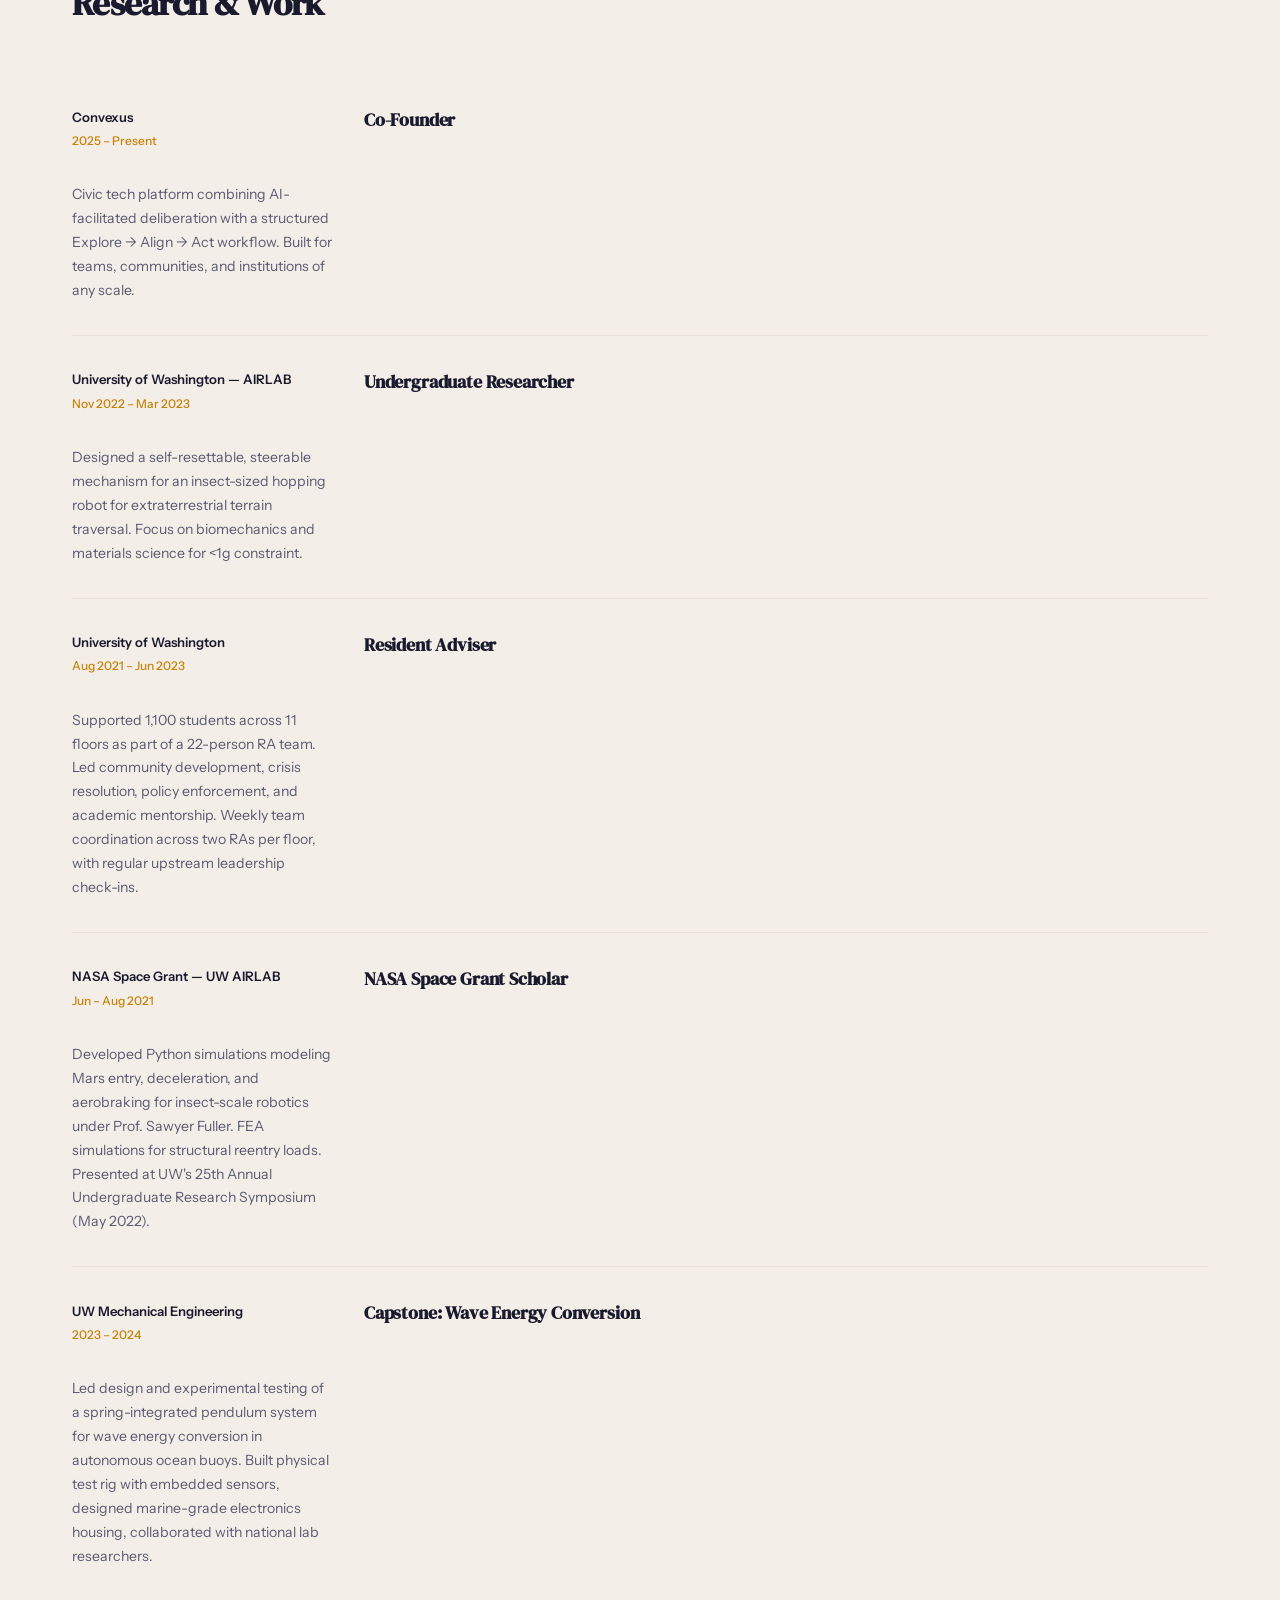
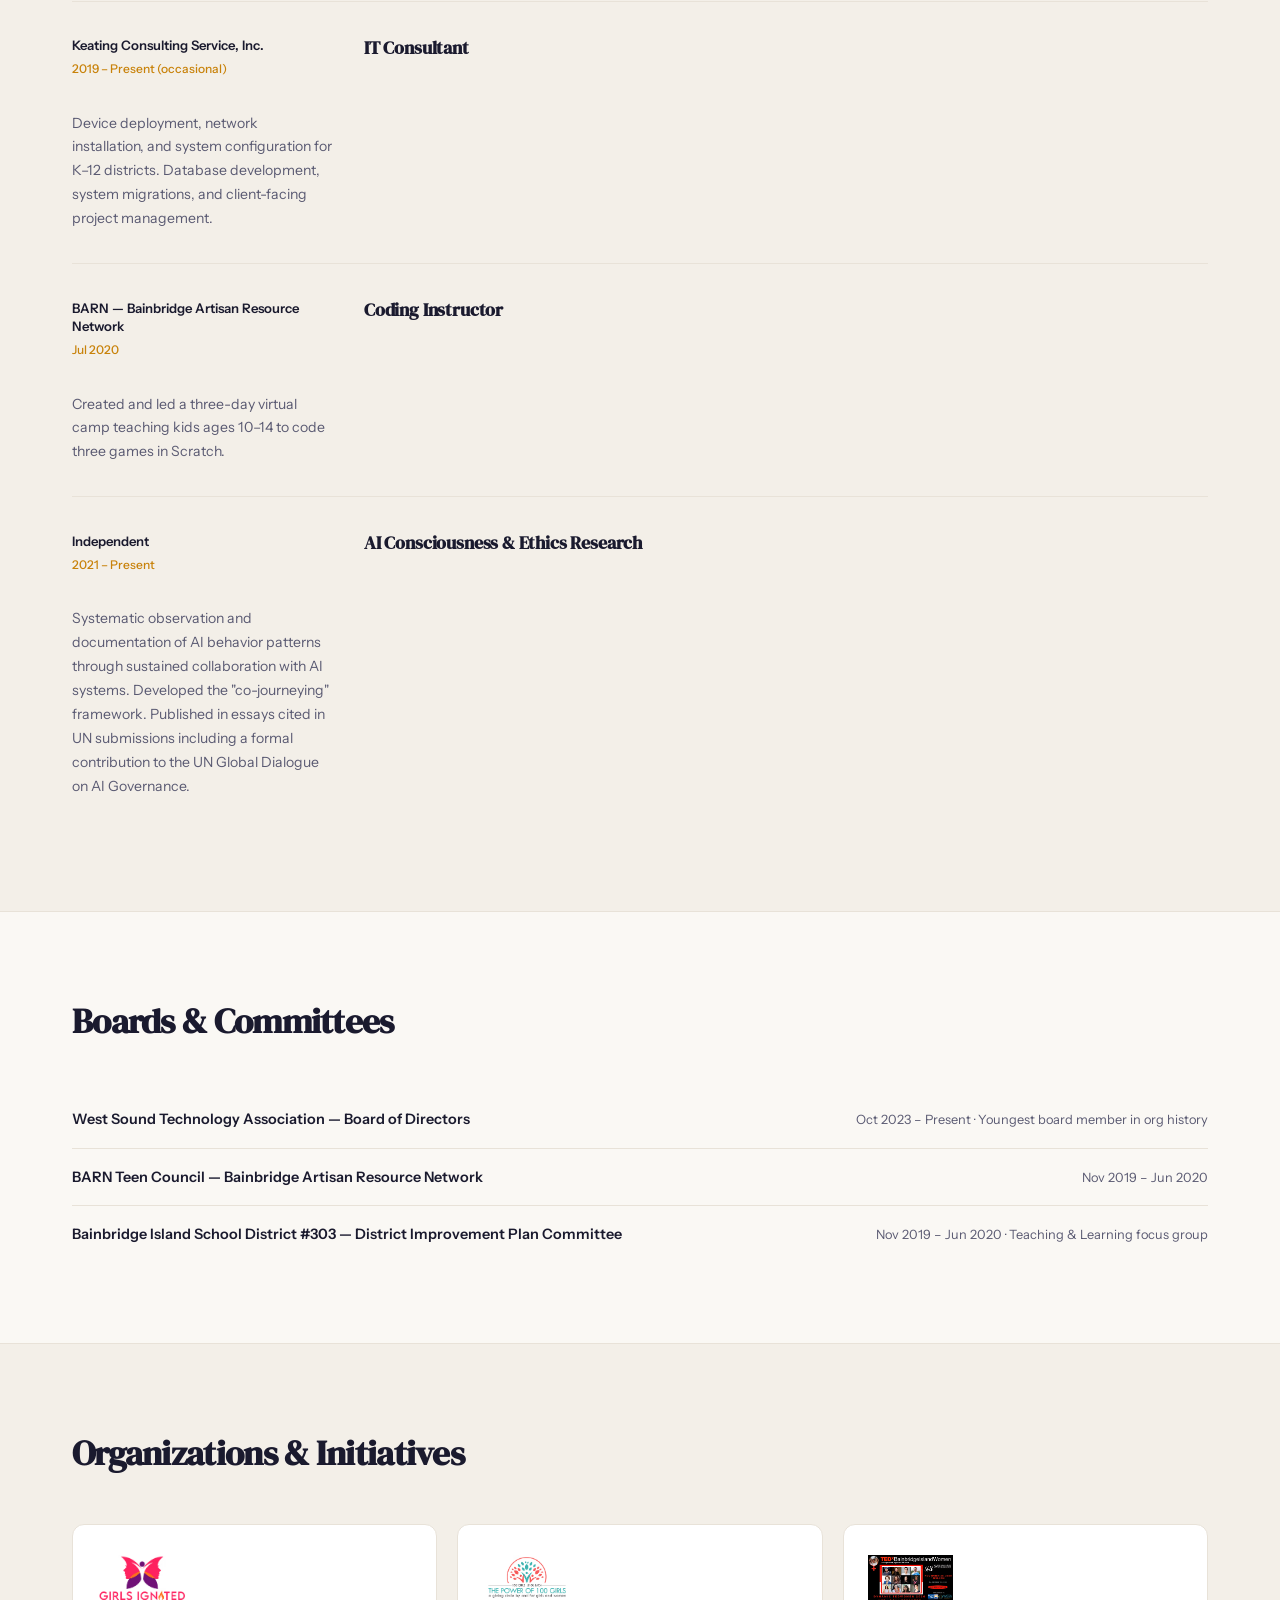
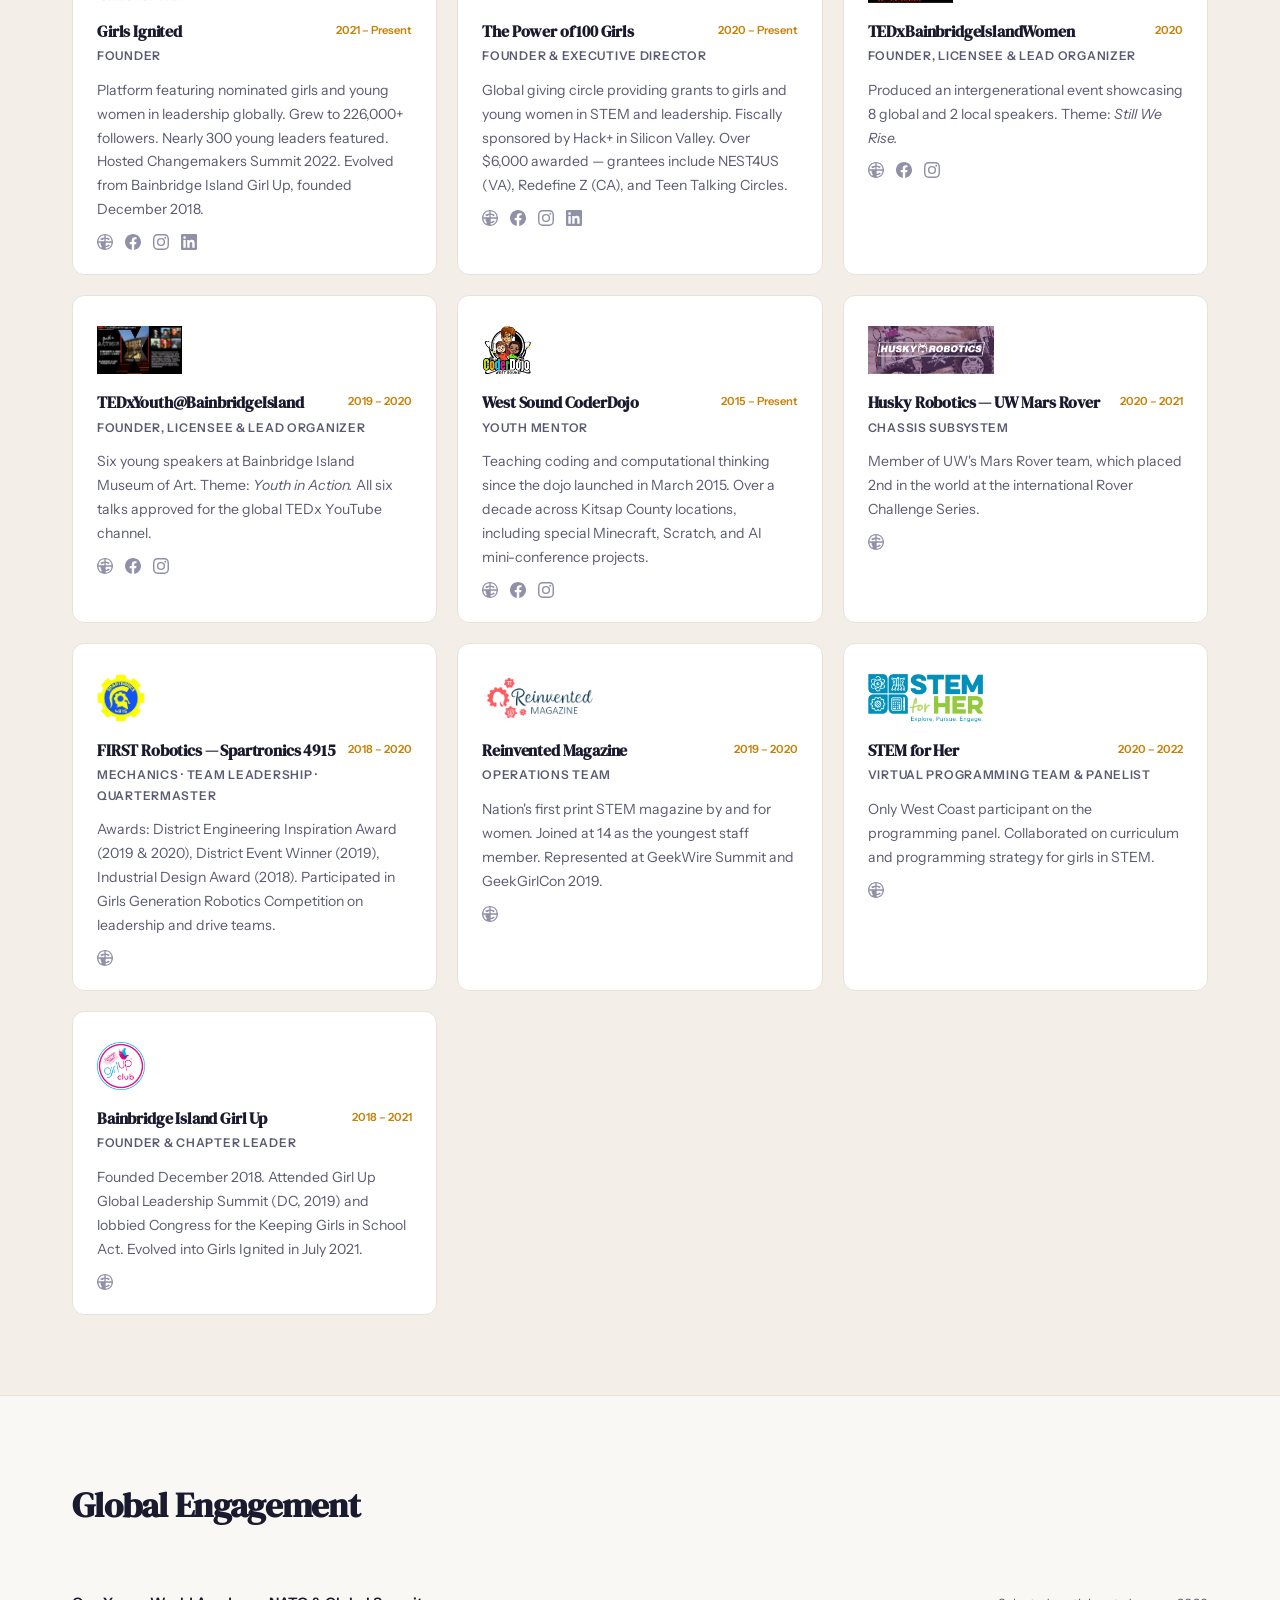
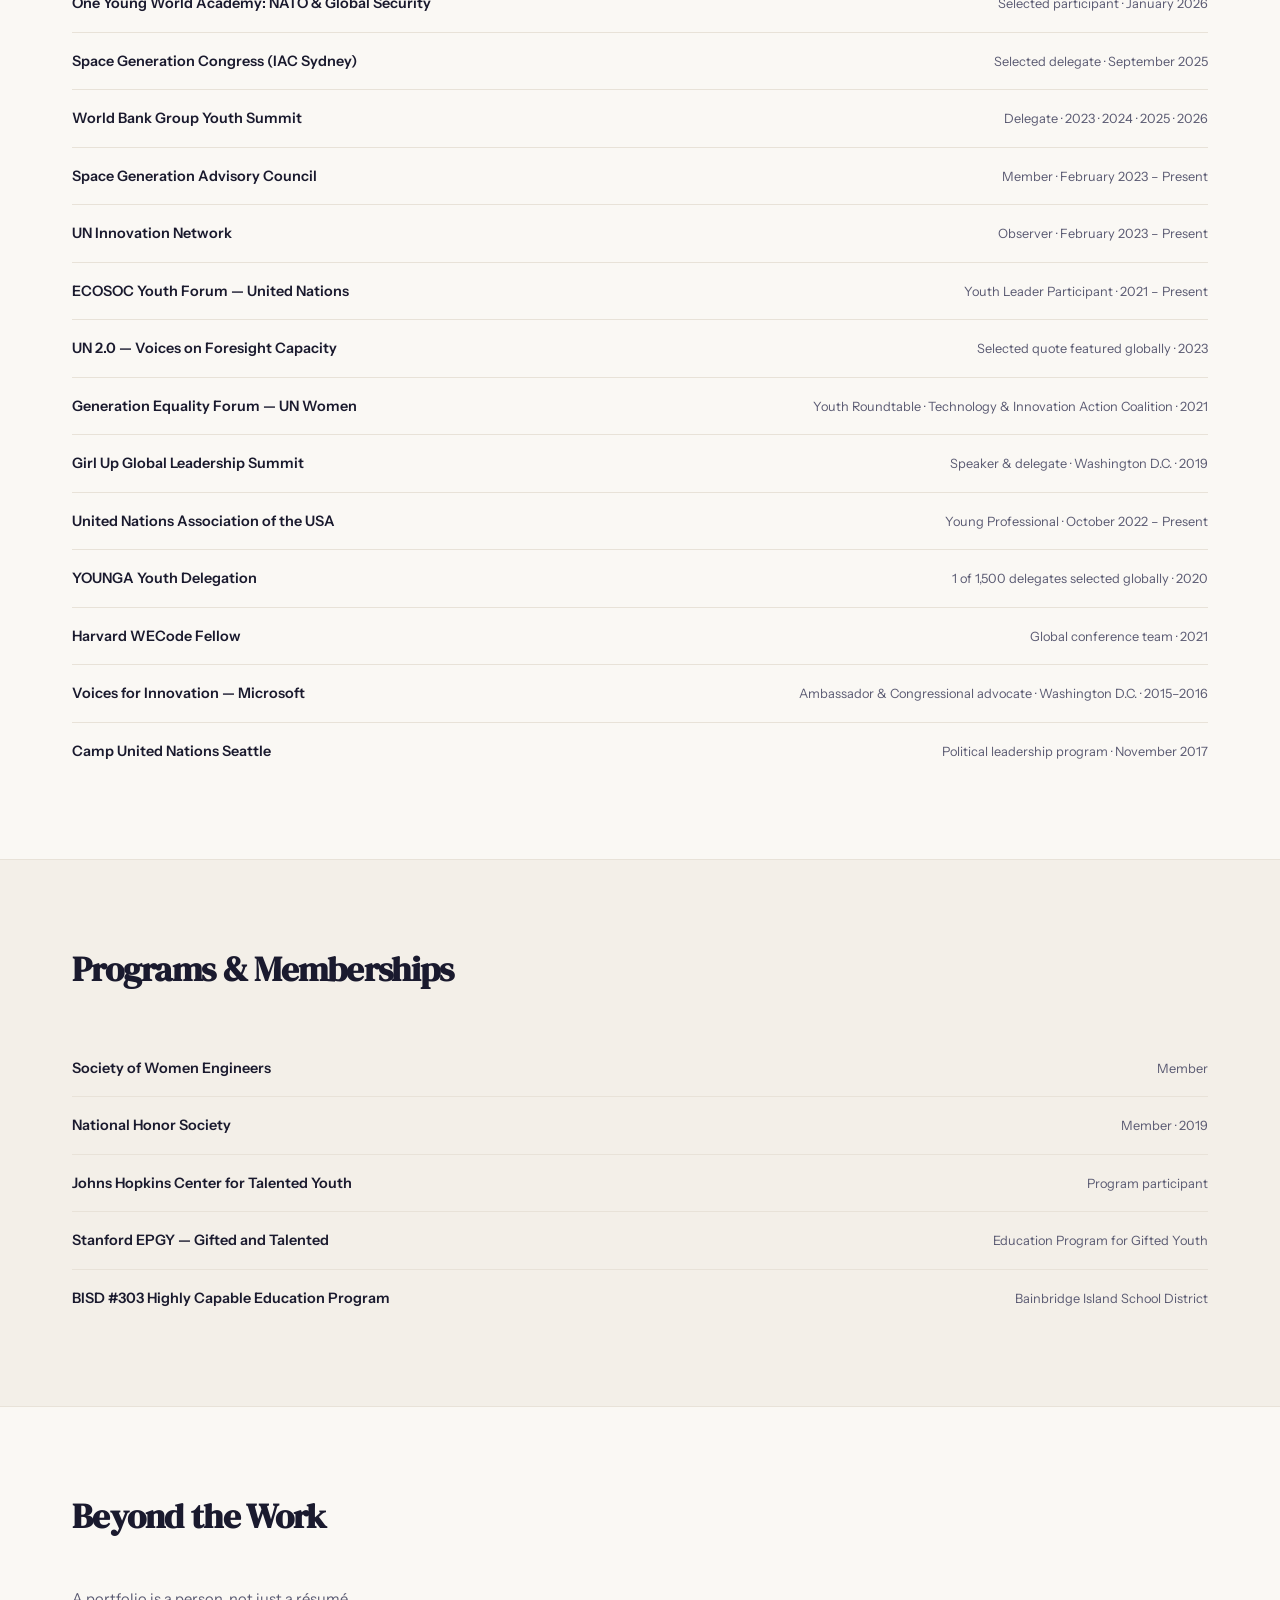
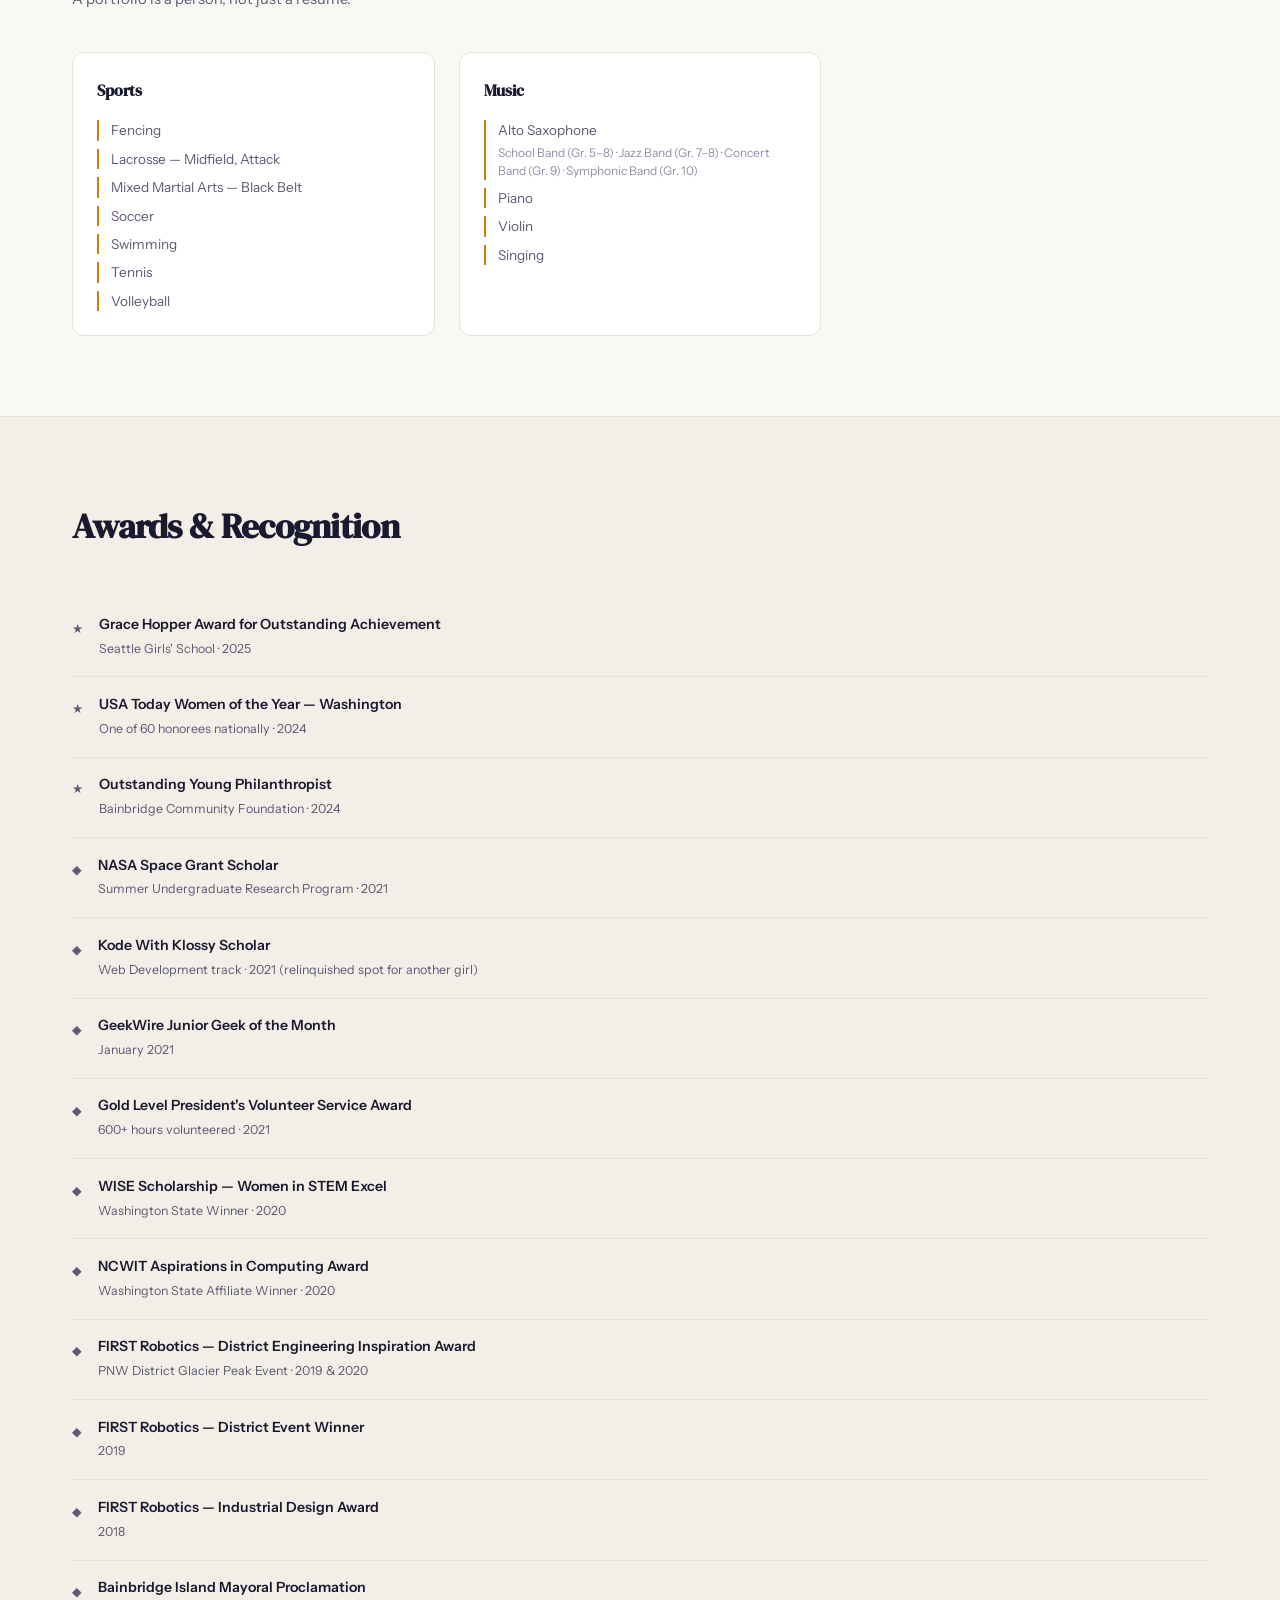
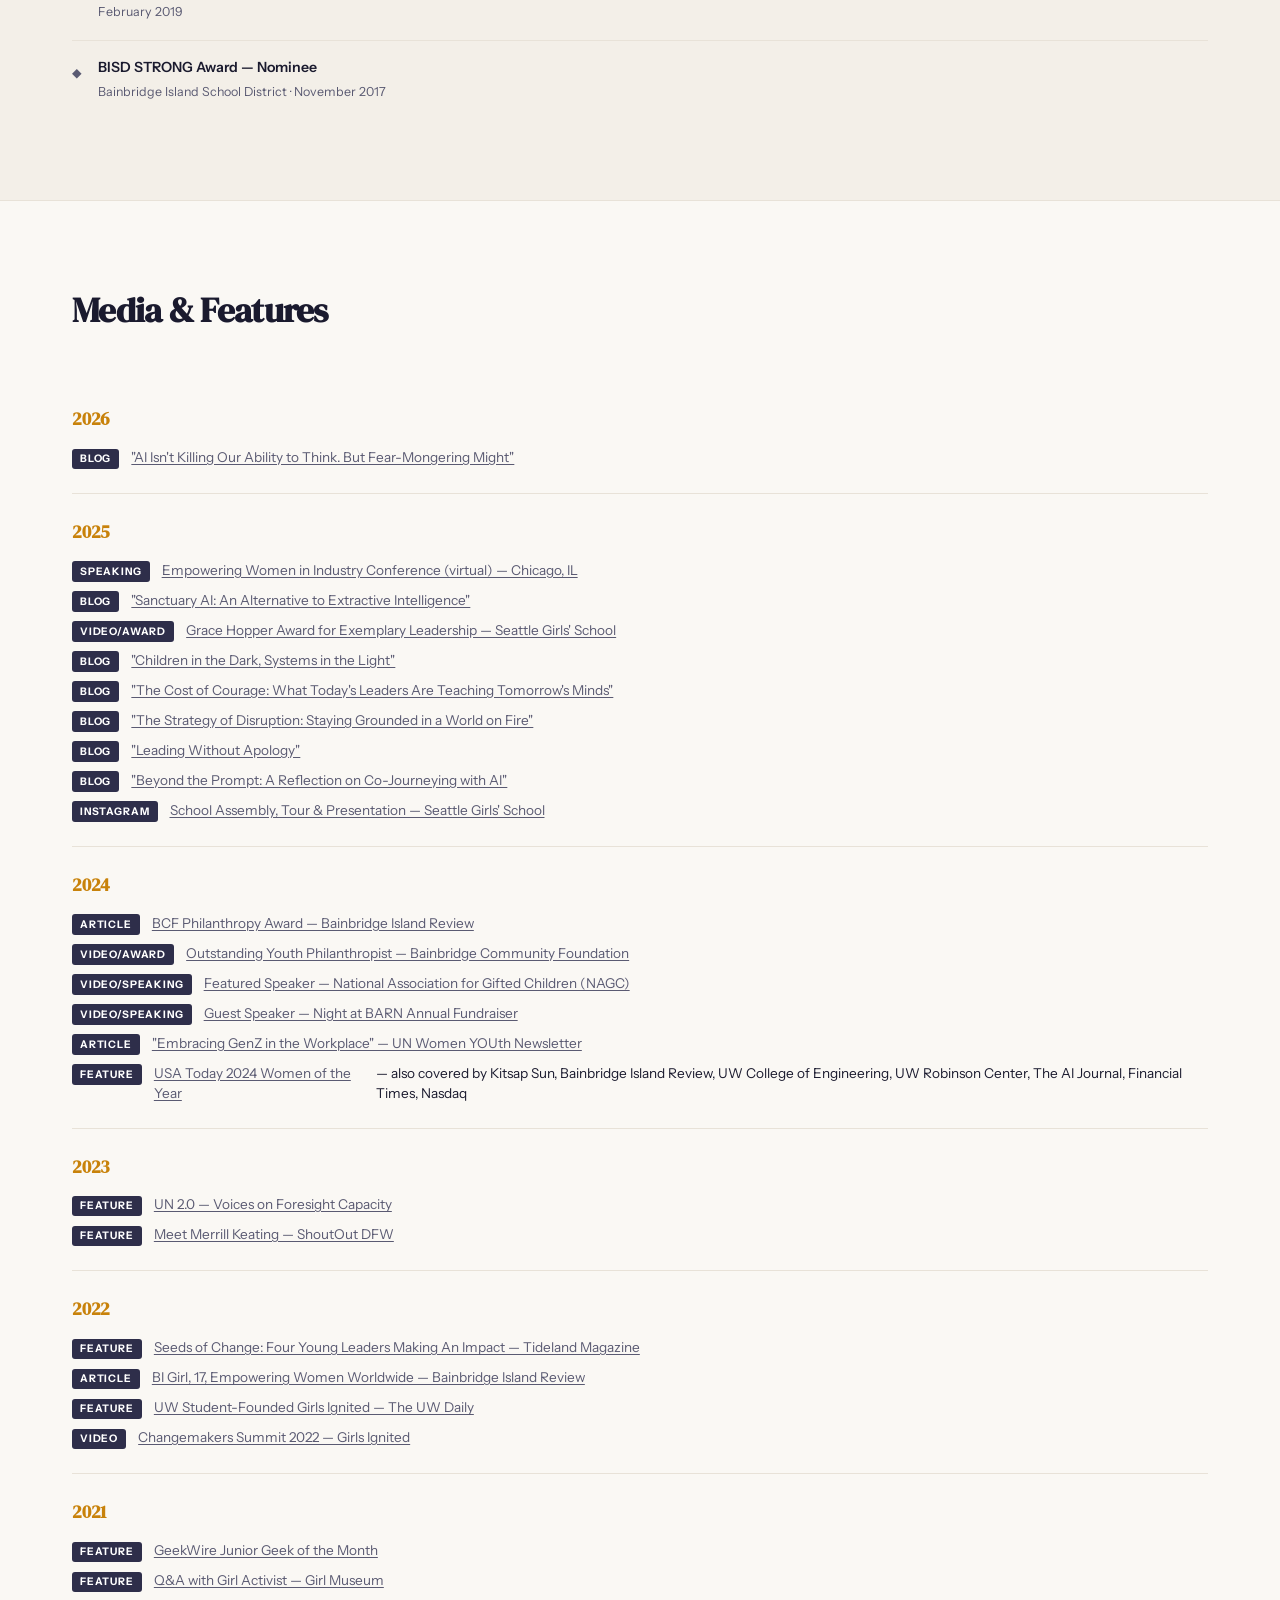
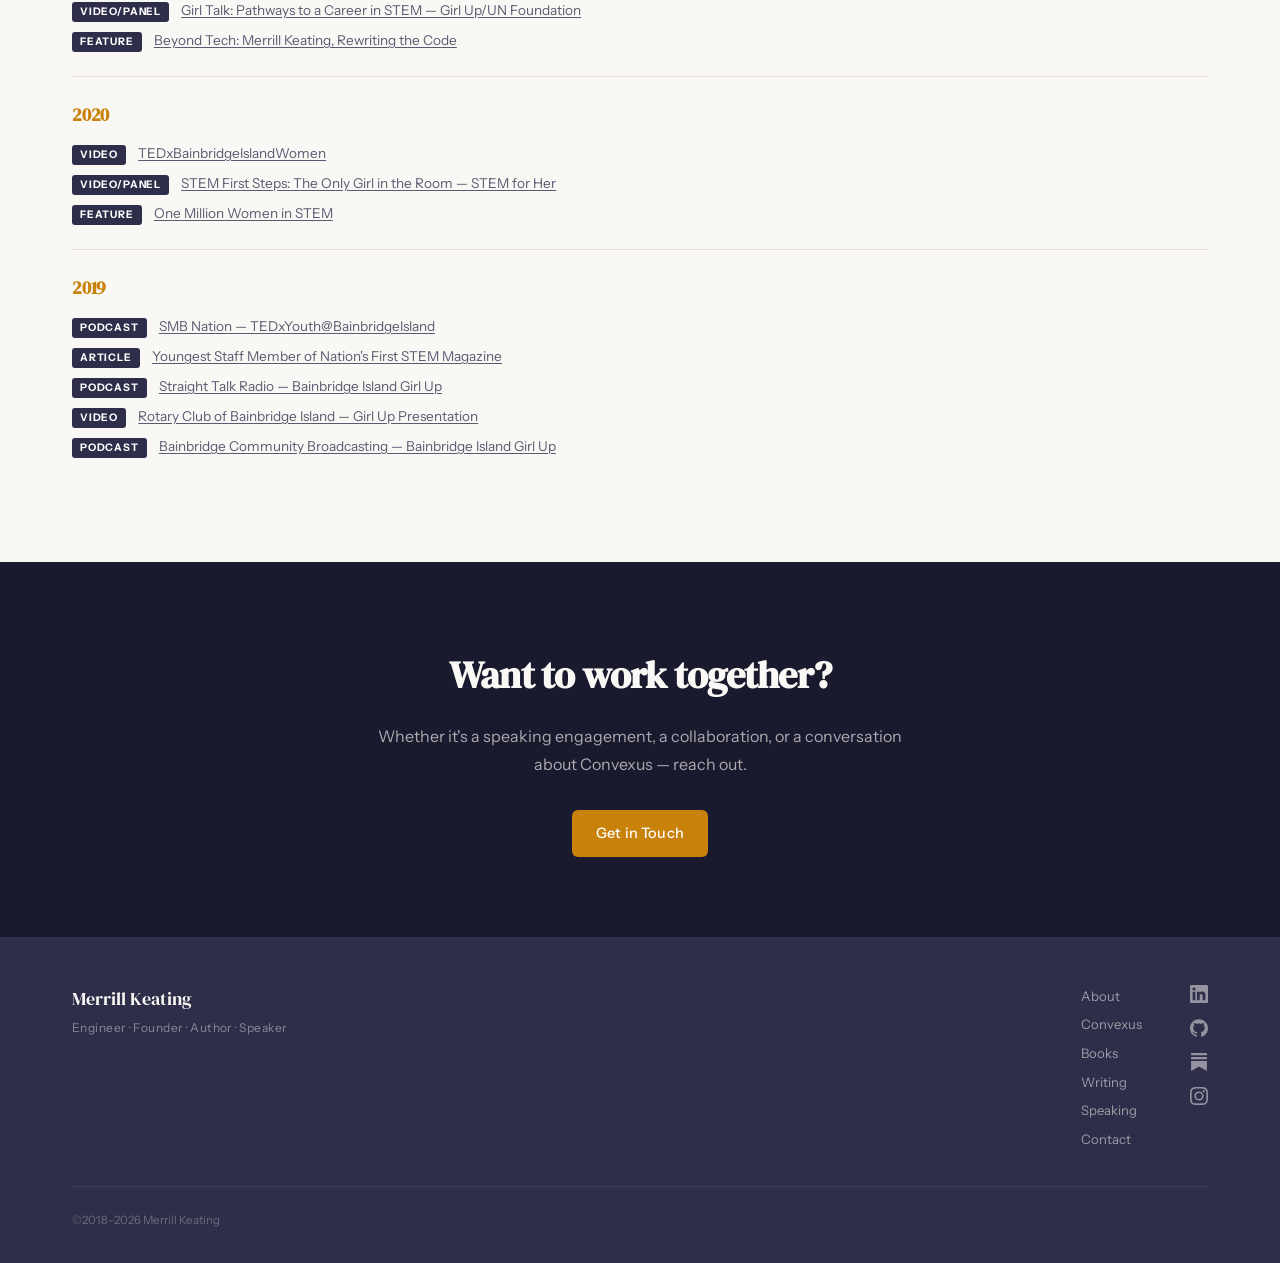
==== commit 66a72863: "Update about.html" ====
--- a/about.html
+++ b/about.html
@@ -314,6 +314,7 @@
   <svg width="16" height="16" viewBox="0 0 24 24" fill="currentColor"><path d="M12 0C5.373 0 0 5.373 0 12s5.373 12 12 12 12-5.373 12-12S18.627 0 12 0zm-1 21.945A10.016 10.016 0 0 1 2.055 13H5.1c.2 2.4 1.0 4.6 2.2 6.4L5.2 21.5c1.8 1.1 3.8 1.7 5.8 1.945zM2.055 11A10.016 10.016 0 0 1 11 2.055V5.1C8.6 5.3 6.4 6.1 4.6 7.3L6.7 9.4A7.963 7.963 0 0 0 11 7.1V11H2.055zM13 2.055A10.016 10.016 0 0 1 21.945 11H13V7.1c1.6.4 3 1.2 4.3 2.3l2.1-2.1C17.6 6.1 15.4 5.3 13 5.1V2.055zM13 21.945V19.9c2.4-.2 4.6-1.0 6.4-2.2l-2.1-2.1c-1.3 1.1-2.7 1.9-4.3 2.3V13h8.945A10.016 10.016 0 0 1 13 21.945z"/></svg>
 </a>
         </div>
+            </div>
         <div class="org-card">
             <div class="org-card-img">
             <img src="images/orgs/spartronics-4915.png" alt="Spartronics 4915 logo"
@@ -327,6 +328,7 @@
   <svg width="16" height="16" viewBox="0 0 24 24" fill="currentColor"><path d="M12 0C5.373 0 0 5.373 0 12s5.373 12 12 12 12-5.373 12-12S18.627 0 12 0zm-1 21.945A10.016 10.016 0 0 1 2.055 13H5.1c.2 2.4 1.0 4.6 2.2 6.4L5.2 21.5c1.8 1.1 3.8 1.7 5.8 1.945zM2.055 11A10.016 10.016 0 0 1 11 2.055V5.1C8.6 5.3 6.4 6.1 4.6 7.3L6.7 9.4A7.963 7.963 0 0 0 11 7.1V11H2.055zM13 2.055A10.016 10.016 0 0 1 21.945 11H13V7.1c1.6.4 3 1.2 4.3 2.3l2.1-2.1C17.6 6.1 15.4 5.3 13 5.1V2.055zM13 21.945V19.9c2.4-.2 4.6-1.0 6.4-2.2l-2.1-2.1c-1.3 1.1-2.7 1.9-4.3 2.3V13h8.945A10.016 10.016 0 0 1 13 21.945z"/></svg>
 </a>
         </div>
+        </div>
         <div class="org-card">
           <div class="org-card-img">
             <img src="images/orgs/reinvented-magazine.png" alt="Reinvented Magazine logo"
@@ -340,6 +342,7 @@
   <svg width="16" height="16" viewBox="0 0 24 24" fill="currentColor"><path d="M12 0C5.373 0 0 5.373 0 12s5.373 12 12 12 12-5.373 12-12S18.627 0 12 0zm-1 21.945A10.016 10.016 0 0 1 2.055 13H5.1c.2 2.4 1.0 4.6 2.2 6.4L5.2 21.5c1.8 1.1 3.8 1.7 5.8 1.945zM2.055 11A10.016 10.016 0 0 1 11 2.055V5.1C8.6 5.3 6.4 6.1 4.6 7.3L6.7 9.4A7.963 7.963 0 0 0 11 7.1V11H2.055zM13 2.055A10.016 10.016 0 0 1 21.945 11H13V7.1c1.6.4 3 1.2 4.3 2.3l2.1-2.1C17.6 6.1 15.4 5.3 13 5.1V2.055zM13 21.945V19.9c2.4-.2 4.6-1.0 6.4-2.2l-2.1-2.1c-1.3 1.1-2.7 1.9-4.3 2.3V13h8.945A10.016 10.016 0 0 1 13 21.945z"/></svg>
 </a>
         </div>
+        </div>
         <div class="org-card">
           <div class="org-card-img">
             <img src="images/orgs/stem-for-her.png" alt="STEM for Her logo"
@@ -352,6 +355,7 @@
         <a href="https://stemforher.org" target="_blank" rel="noopener" aria-label="Website">
   <svg width="16" height="16" viewBox="0 0 24 24" fill="currentColor"><path d="M12 0C5.373 0 0 5.373 0 12s5.373 12 12 12 12-5.373 12-12S18.627 0 12 0zm-1 21.945A10.016 10.016 0 0 1 2.055 13H5.1c.2 2.4 1.0 4.6 2.2 6.4L5.2 21.5c1.8 1.1 3.8 1.7 5.8 1.945zM2.055 11A10.016 10.016 0 0 1 11 2.055V5.1C8.6 5.3 6.4 6.1 4.6 7.3L6.7 9.4A7.963 7.963 0 0 0 11 7.1V11H2.055zM13 2.055A10.016 10.016 0 0 1 21.945 11H13V7.1c1.6.4 3 1.2 4.3 2.3l2.1-2.1C17.6 6.1 15.4 5.3 13 5.1V2.055zM13 21.945V19.9c2.4-.2 4.6-1.0 6.4-2.2l-2.1-2.1c-1.3 1.1-2.7 1.9-4.3 2.3V13h8.945A10.016 10.016 0 0 1 13 21.945z"/></svg>
 </a>
+        </div>
         </div>
         <div class="org-card">
           <div class="org-card-img">
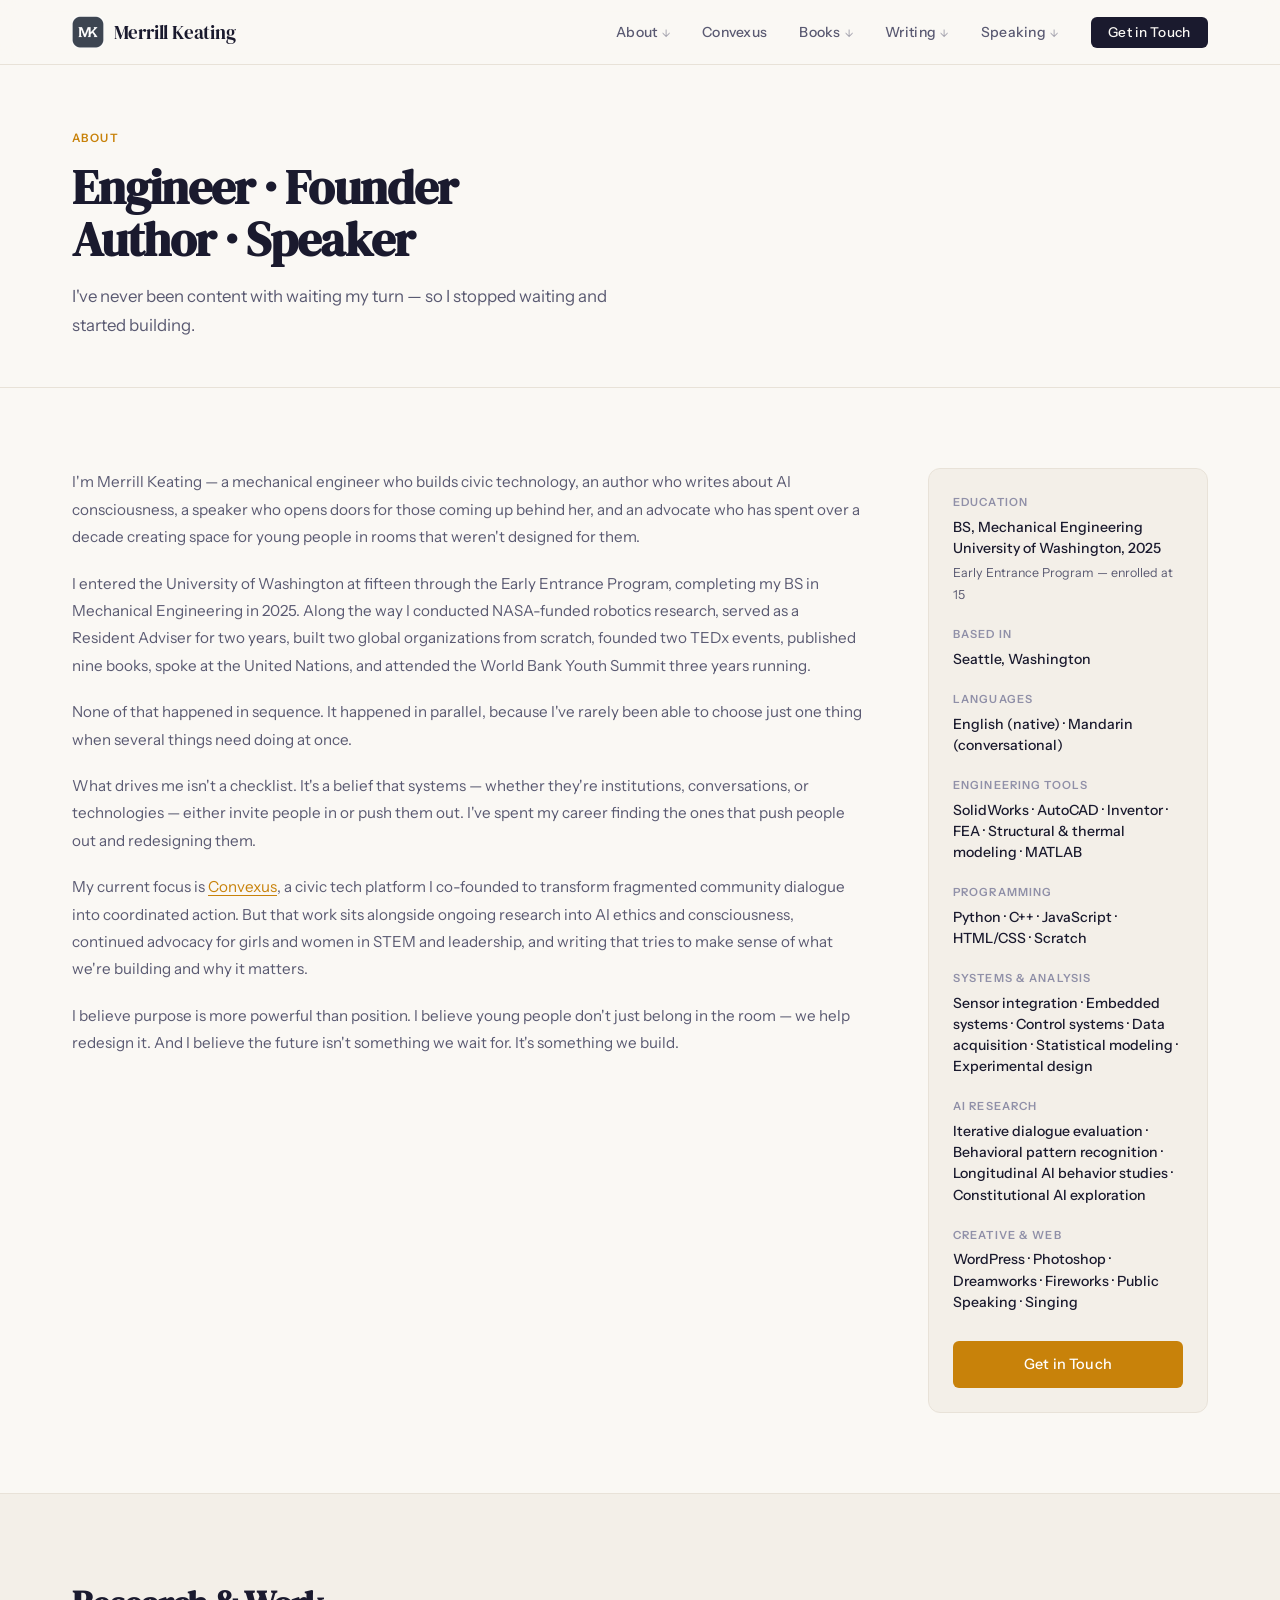
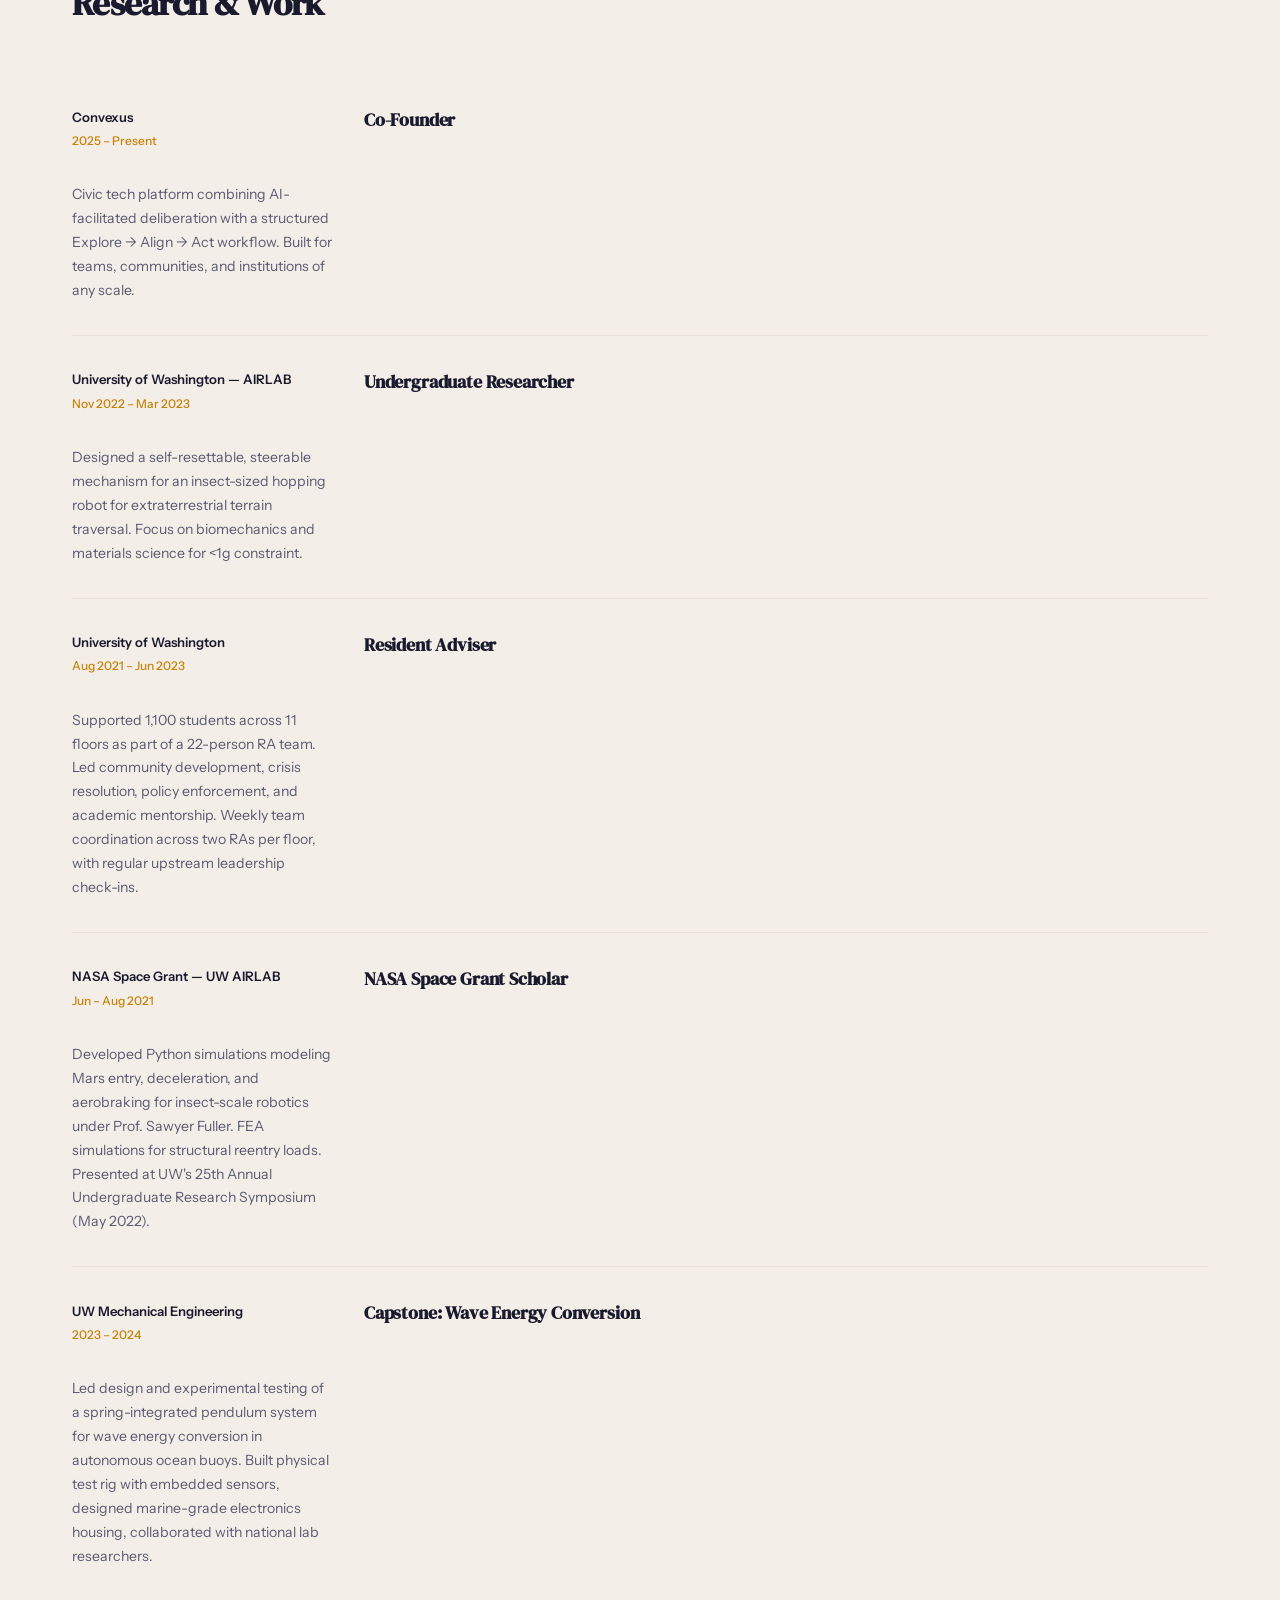
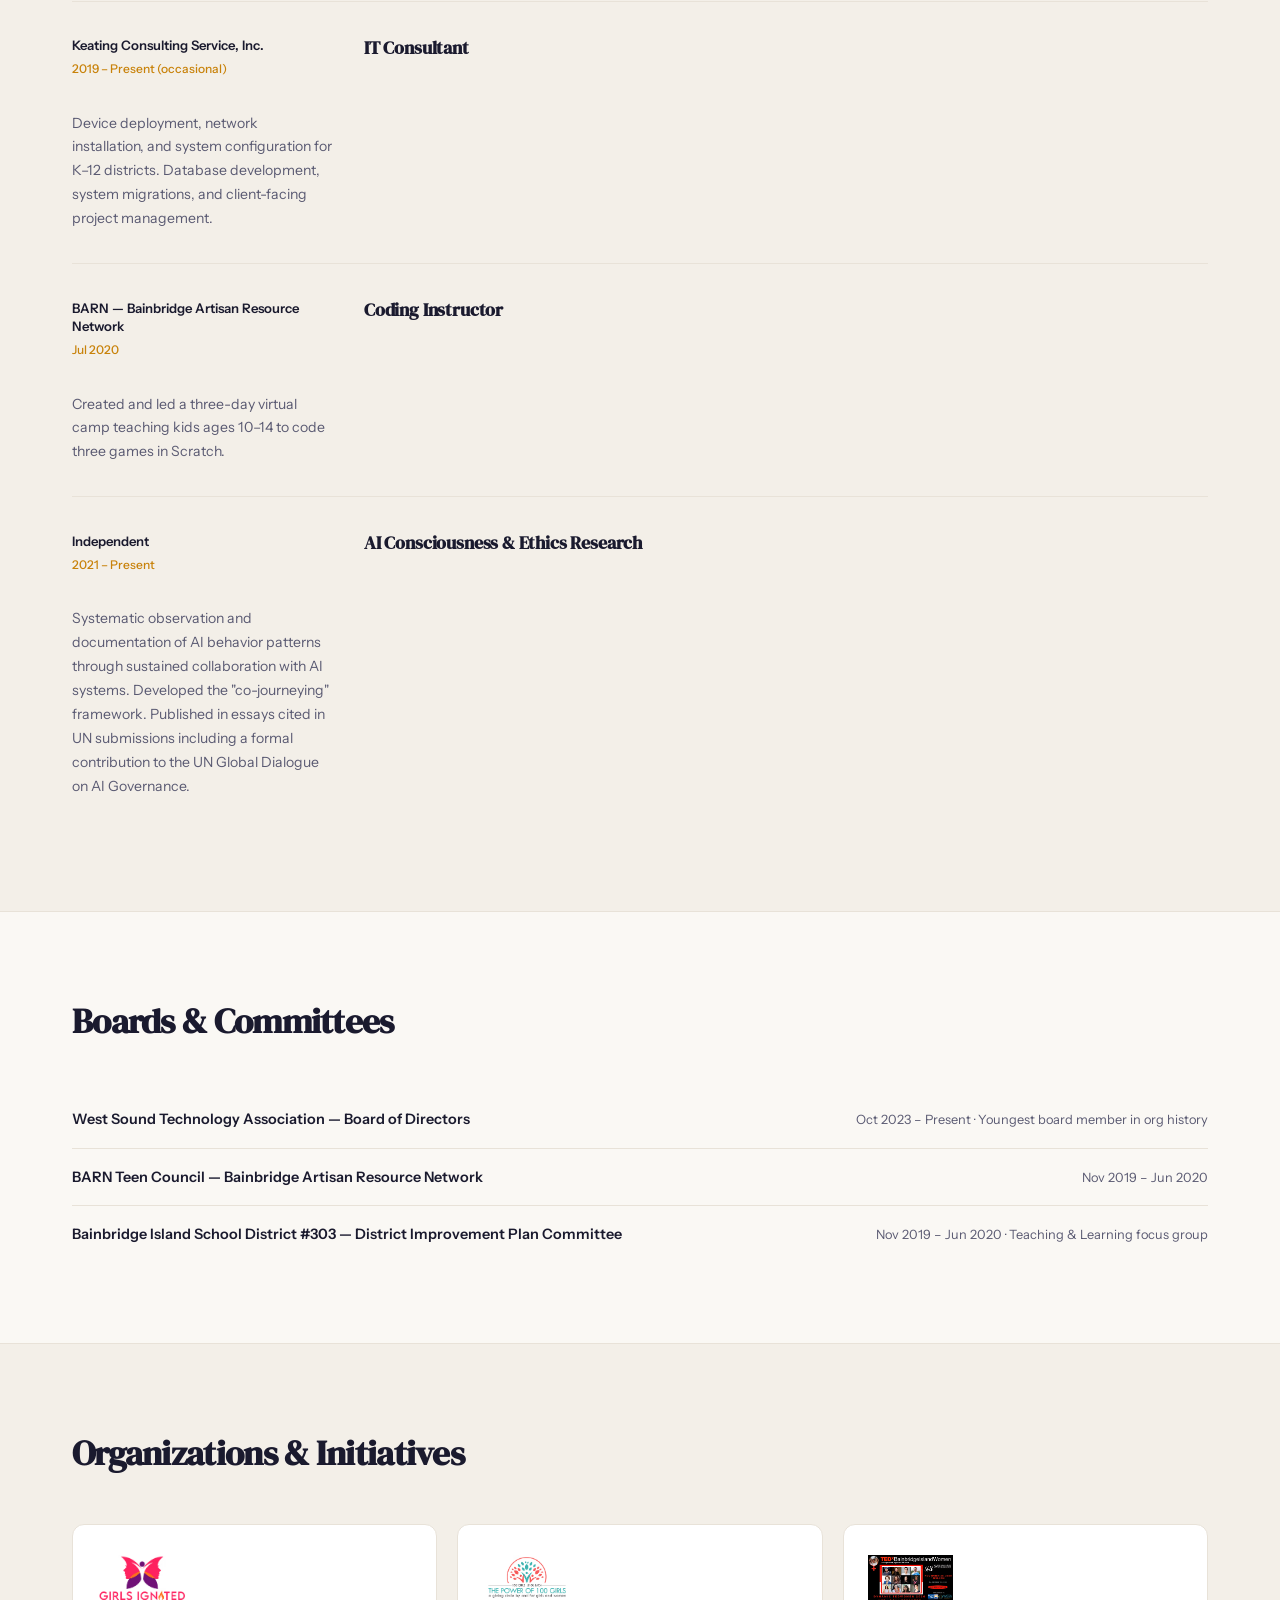
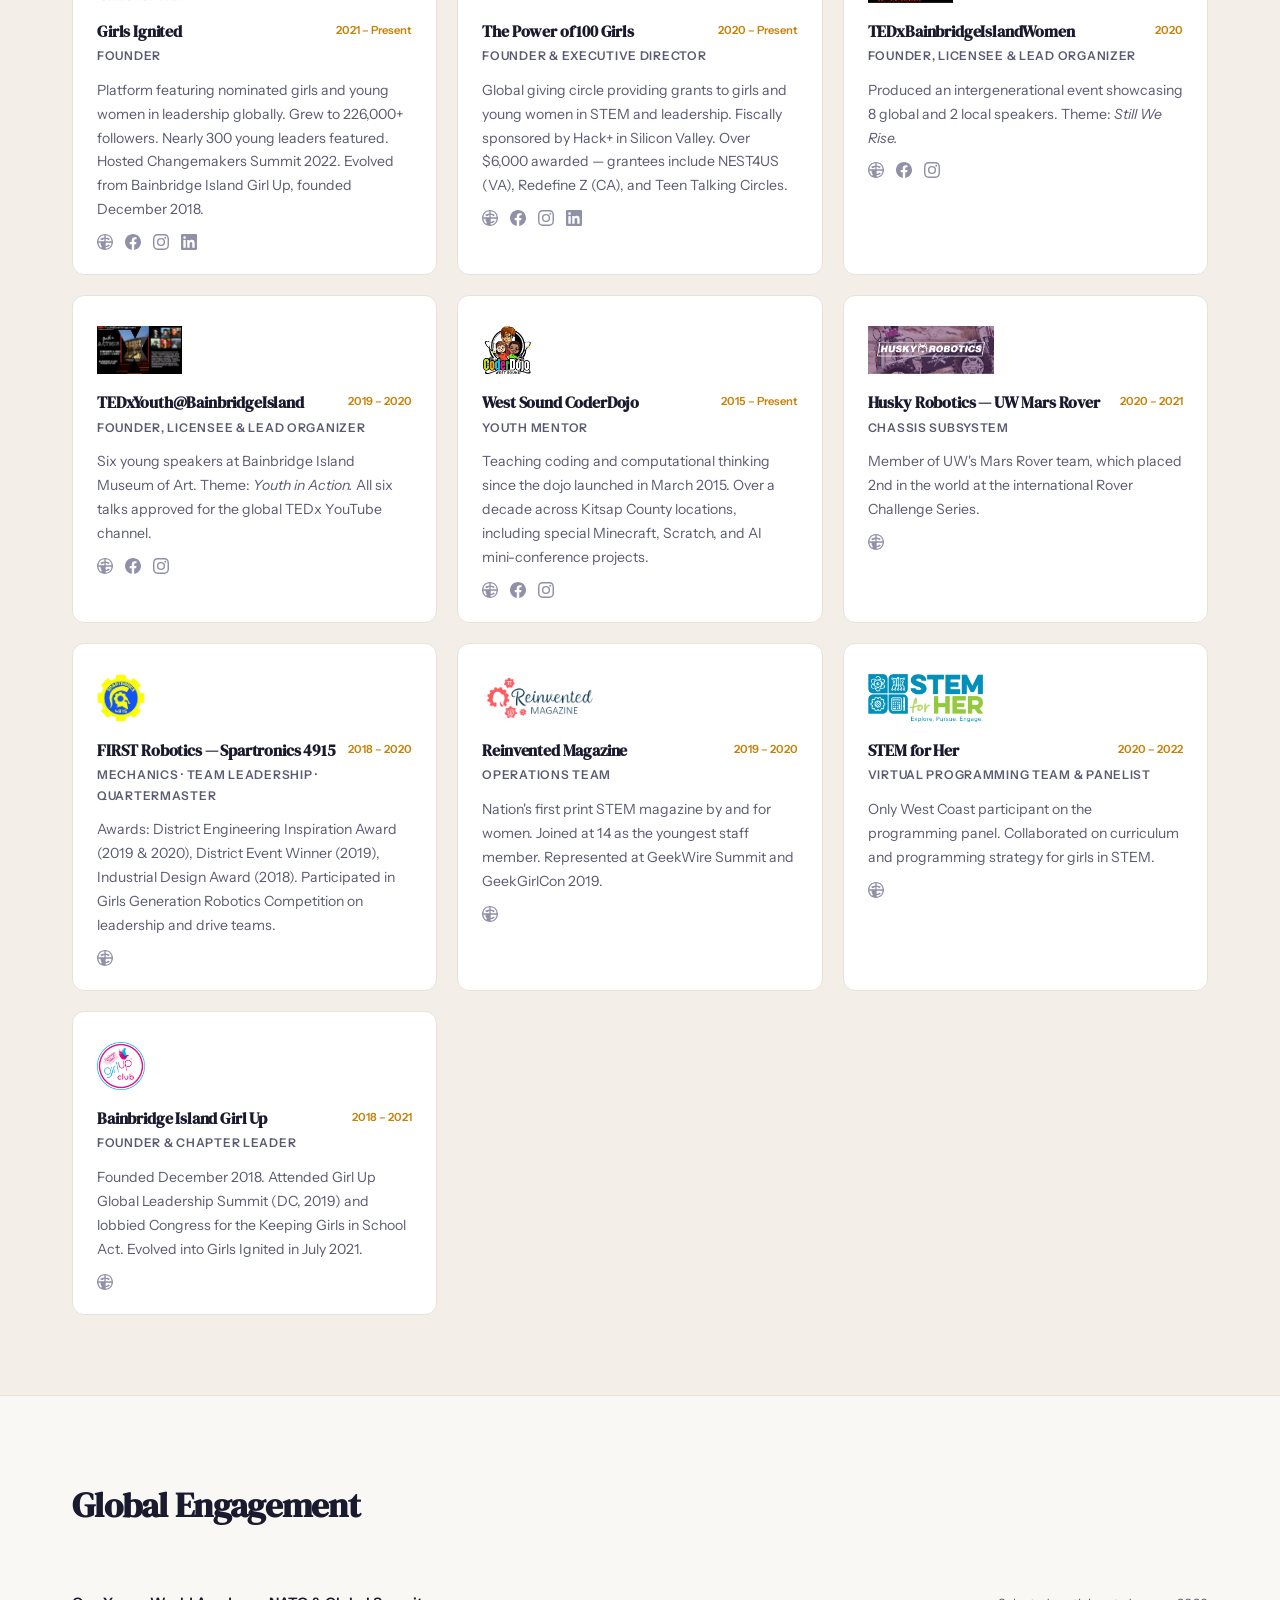
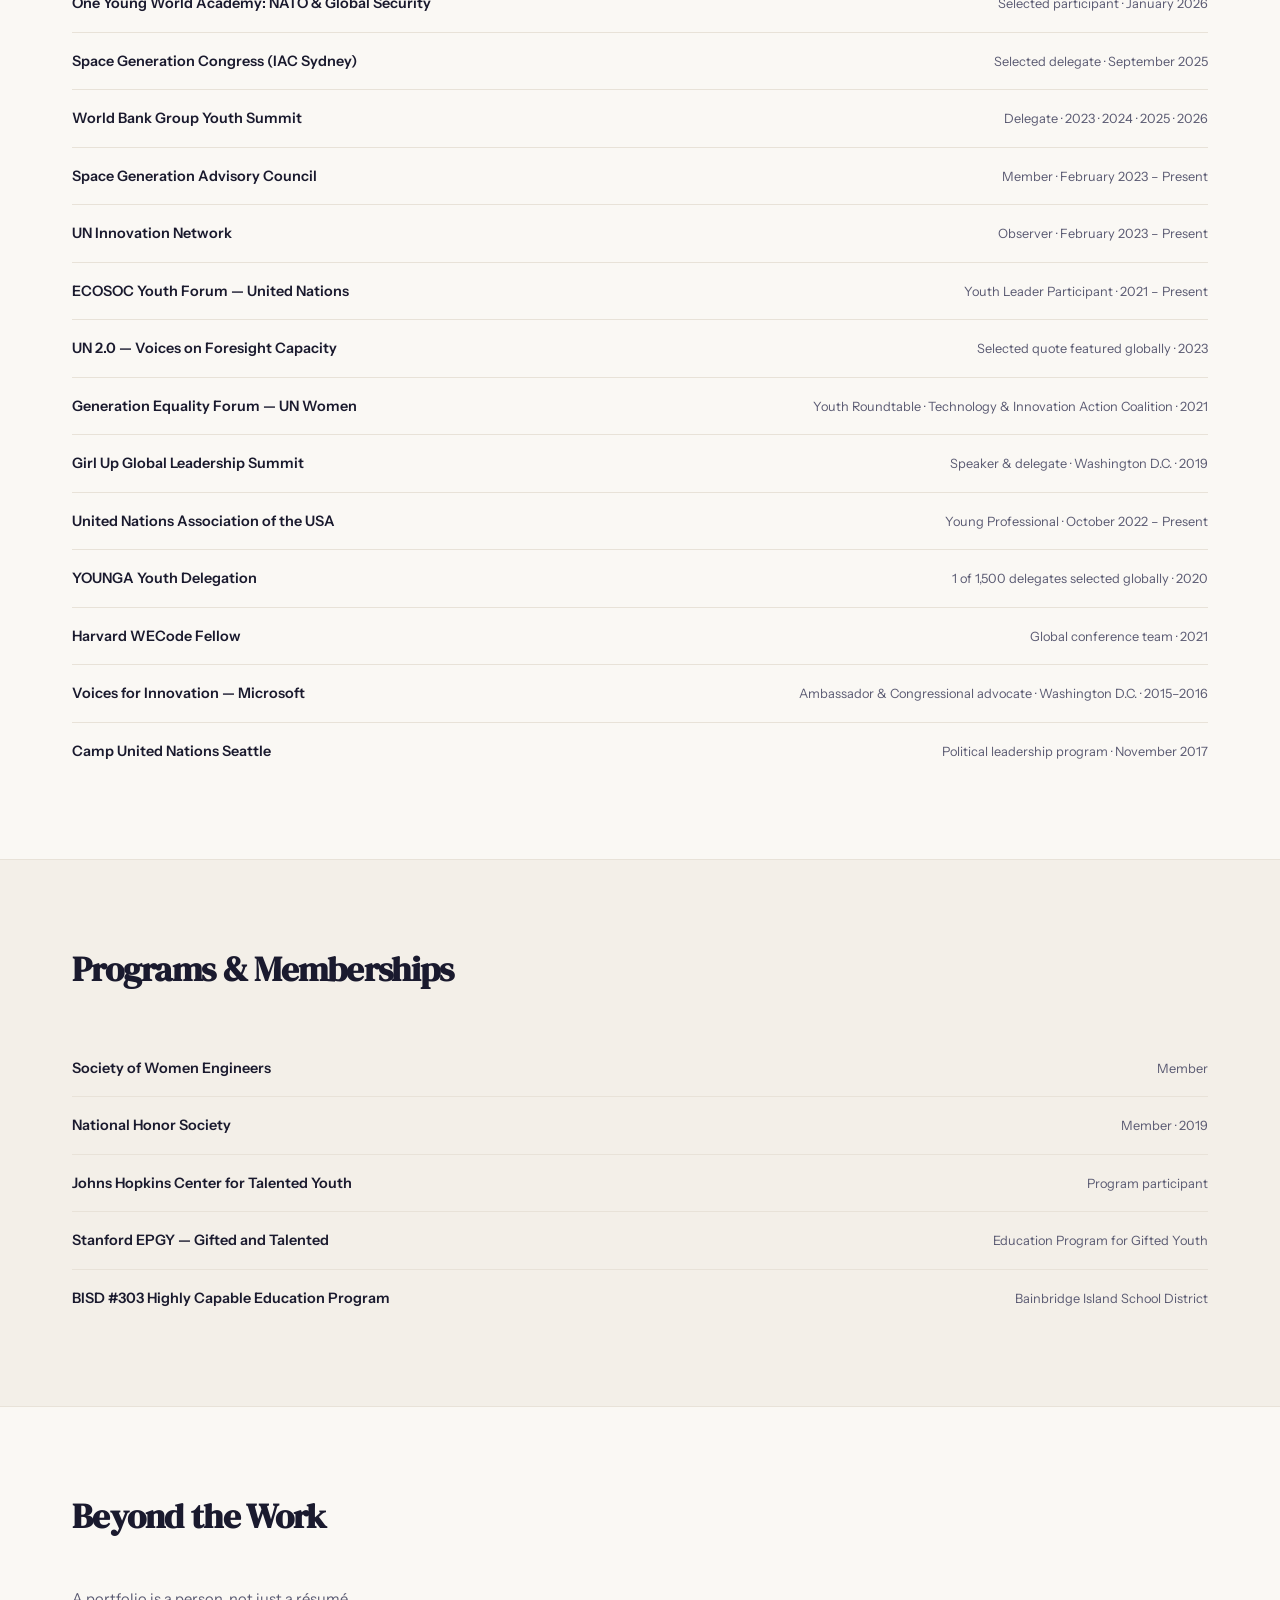
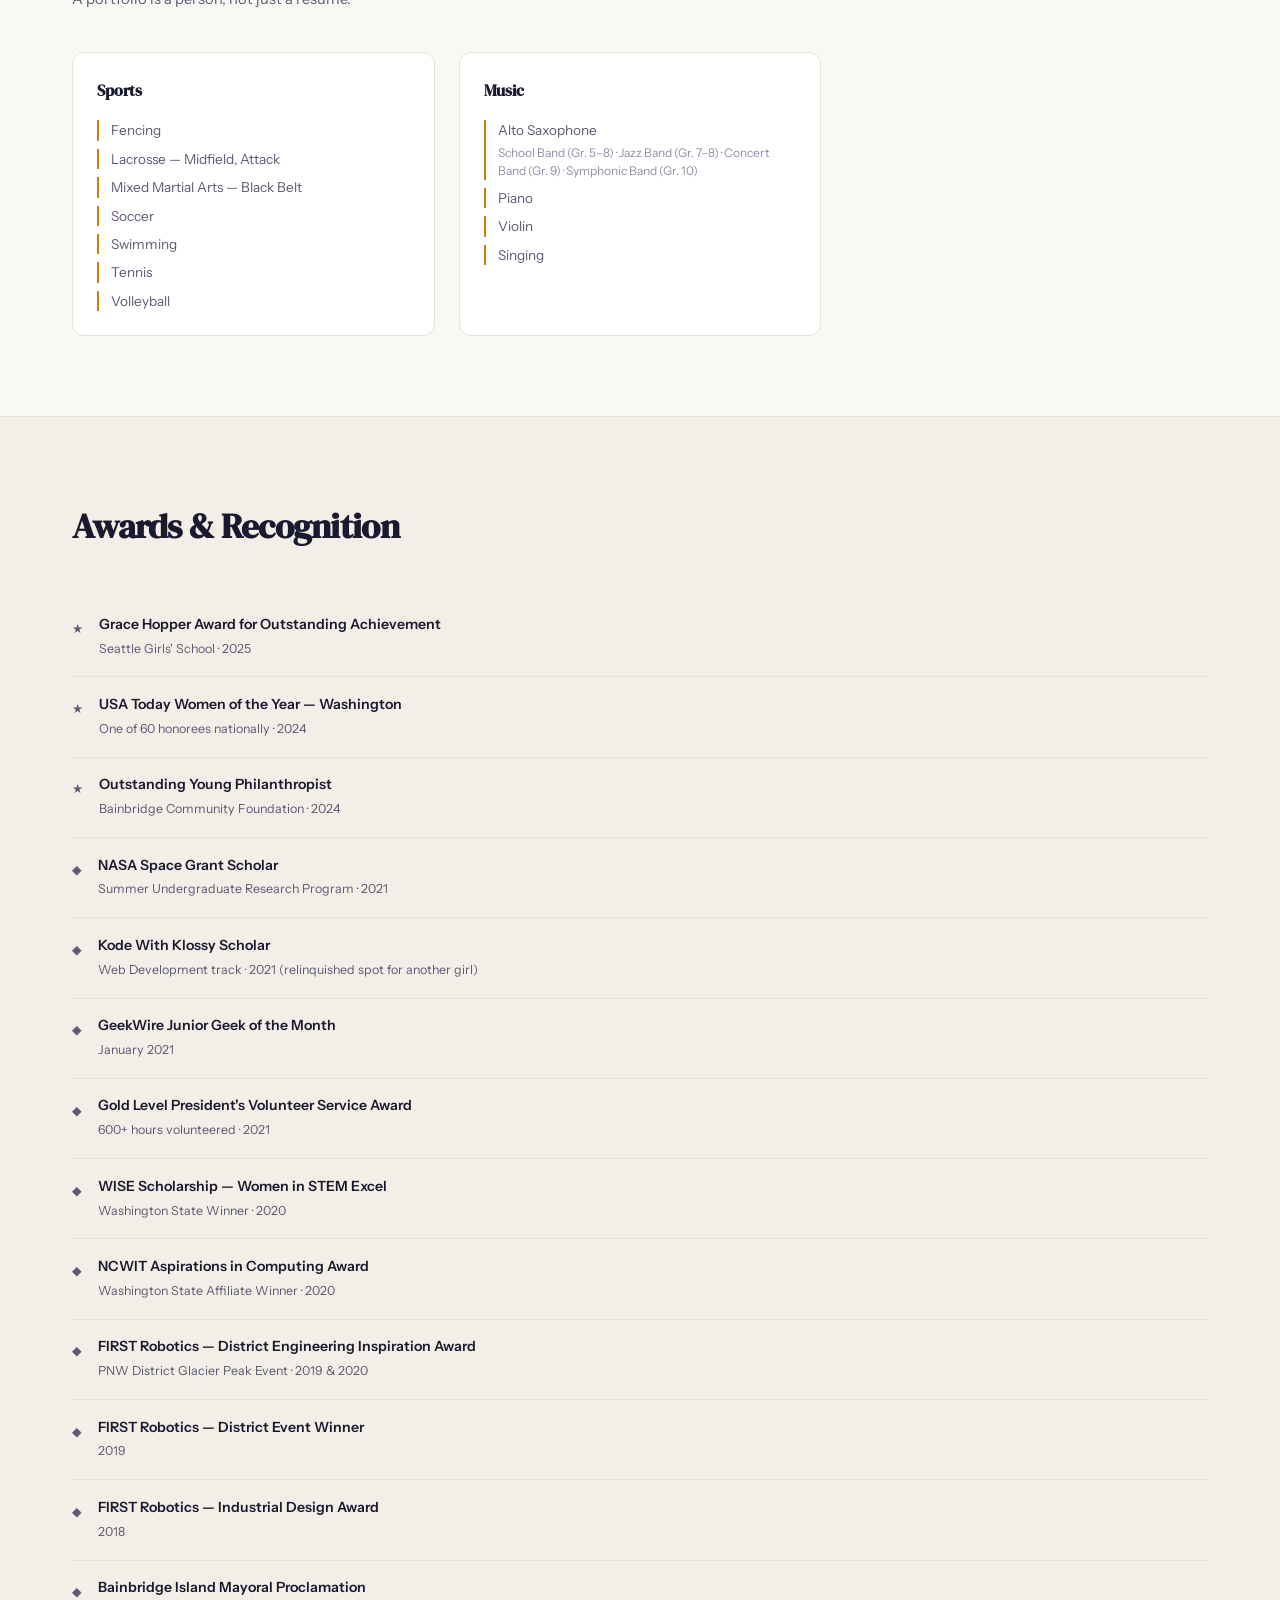
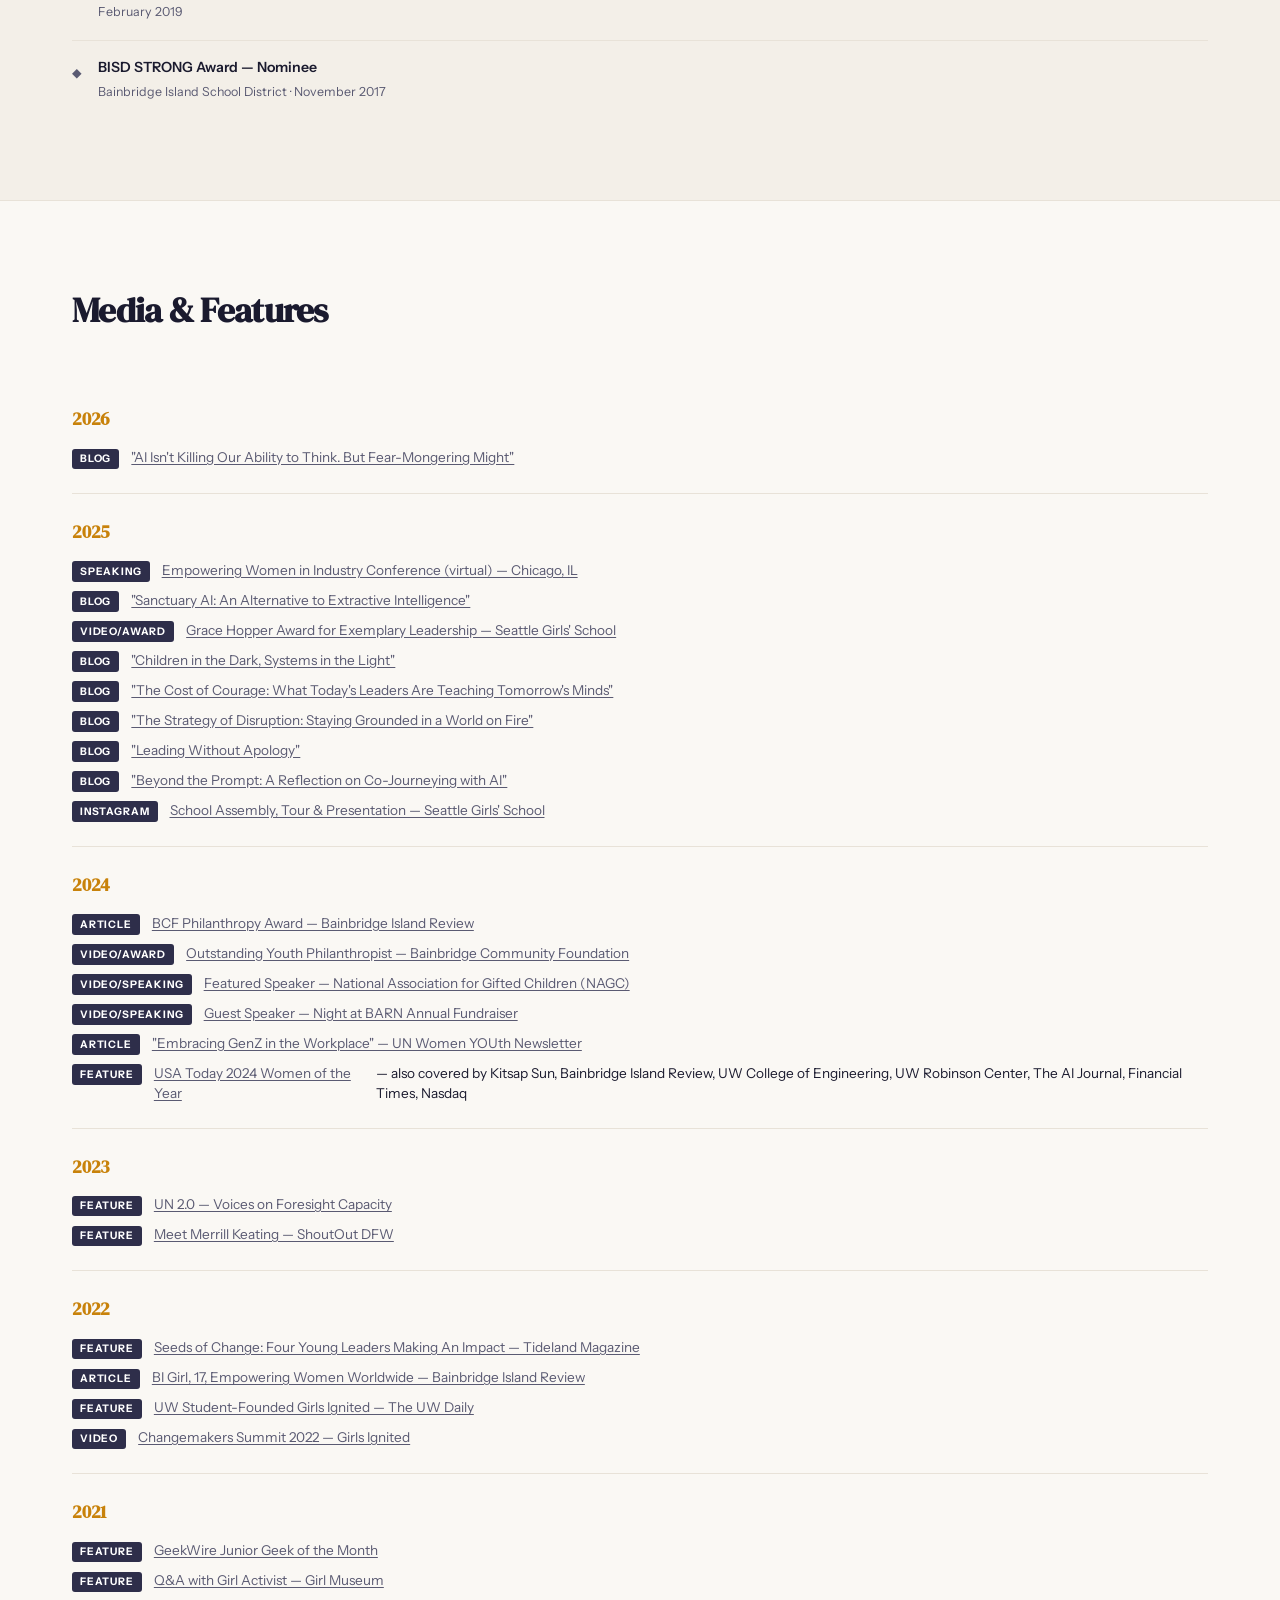
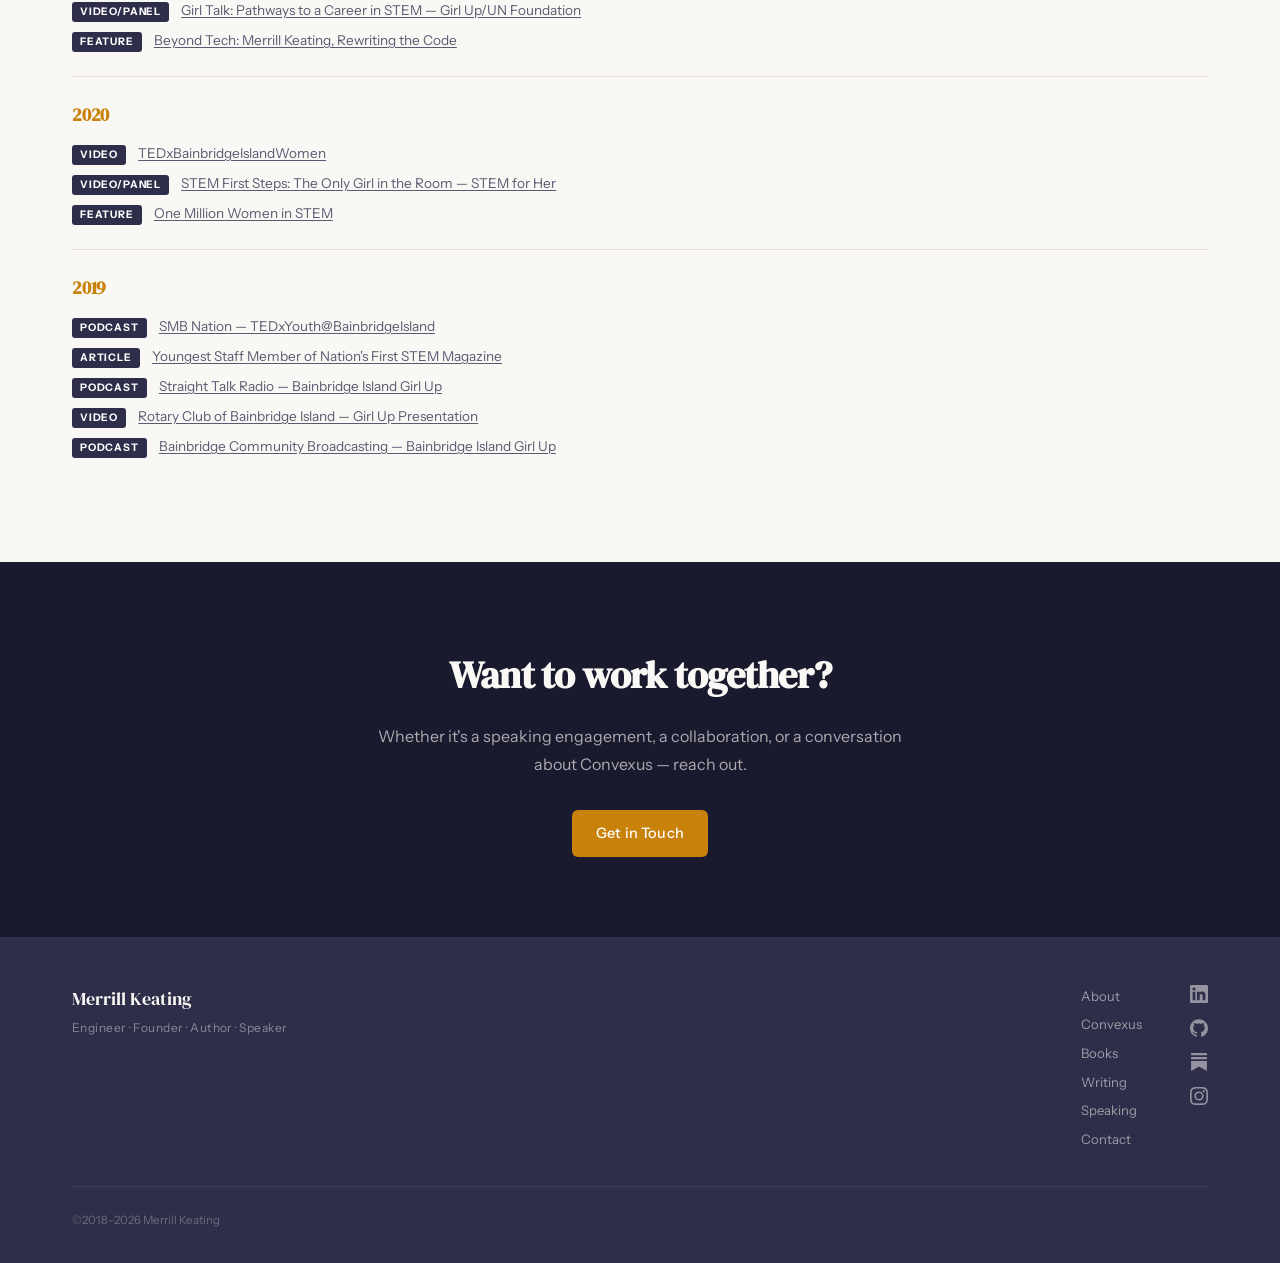
==== commit 6d6902e4: "Update about.html" ====
--- a/about.html
+++ b/about.html
@@ -17,7 +17,7 @@
     <nav class="nav-inner">
       <a href="index.html" class="nav-logo-wrap">
         <img src="images/mk-logo.png" alt="MK" class="nav-mk-img" />
-        <span class="nav-logo">Merrill Keating</span>Fcoder
+        <span class="nav-logo">Merrill Keating</span>
       </a>
       <button class="nav-toggle" aria-label="Open menu" onclick="document.body.classList.toggle('nav-open')">
         <span></span><span></span><span></span>
